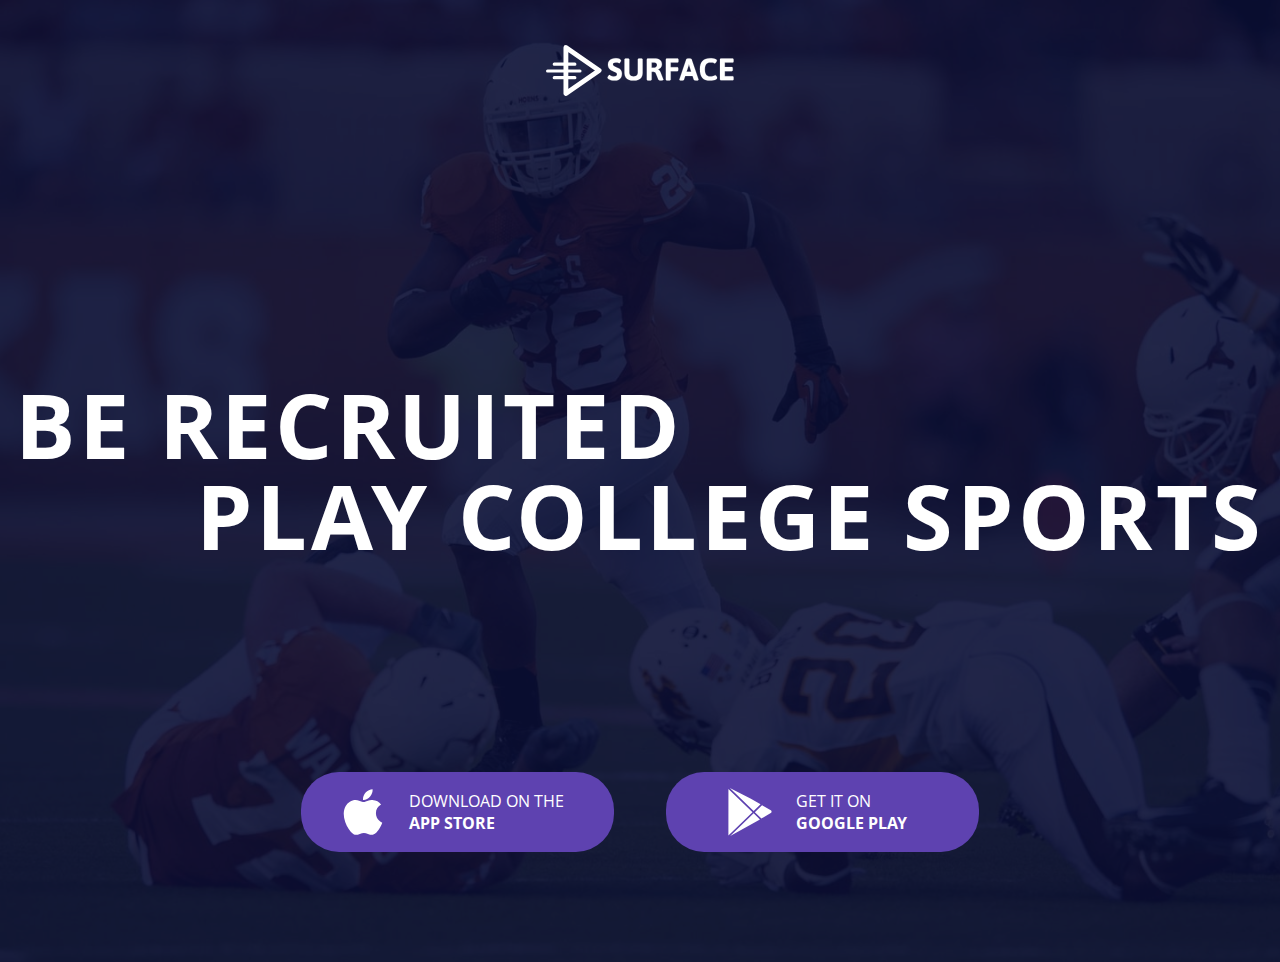
==== index.html @ 226749b4 "sizes fix" ====
<!DOCTYPE html>
<html lang="en">
<head>
    <meta charset="UTF-8">
    <title>Surface</title>
    <link href="styles/styles.css" rel="stylesheet">
</head>
<body>
<header class="header">
    <div class="container container--flex container--relative">
        <a class="header__logo logo">
            <svg  class="logo__icon" viewBox="0 0 972 264" xmlns="http://www.w3.org/2000/svg">
                <g fill="none" fill-rule="evenodd">
                    <g stroke-linecap="round" stroke-linejoin="round">
                        <path stroke-width="25" d="M275 132L103 251V13z"/>
                        <g stroke-width="16">
                            <path d="M42.5 99h107M42.5 169h107M8 135h168"/>
                        </g>
                    </g>
                    <path class="logo__icon-text" d="M356.505 184.362c-7.63 0-14.335-.772-20.117-2.316-5.782-1.544-10.202-3.436-13.26-5.676-3.057-2.24-4.586-4.36-4.586-6.357 0-1.575.59-3.512 1.77-5.813 1.182-2.3 2.59-4.283 4.224-5.95 1.635-1.664 2.997-2.496 4.087-2.496.666 0 2.09.575 4.27 1.725 3.268 1.695 6.37 3.057 9.308 4.086 2.937 1.03 6.313 1.544 10.127 1.544 4.238 0 7.826-.832 10.762-2.497 2.936-1.665 4.404-4.587 4.404-8.764 0-2.423-.757-4.512-2.27-6.268-1.514-1.756-3.452-3.24-5.813-4.45-2.36-1.21-5.57-2.634-9.626-4.27l-7.175-3.087c-4.36-2.12-8.1-4.45-11.217-6.993-3.118-2.543-5.66-5.903-7.63-10.08-1.967-4.18-2.95-9.295-2.95-15.35 0-7.386 1.816-13.532 5.45-18.436 3.632-4.904 8.354-8.507 14.167-10.808 5.812-2.3 12.048-3.45 18.71-3.45 5.448 0 10.382.56 14.802 1.68 4.42 1.12 7.887 2.557 10.4 4.313 2.512 1.757 3.768 3.513 3.768 5.27 0 1.452-.47 3.314-1.407 5.584-.94 2.27-2.104 4.254-3.497 5.95-1.393 1.694-2.694 2.542-3.905 2.542-.544 0-1.513-.303-2.905-.908-2.24-.908-4.496-1.65-6.767-2.225-2.27-.575-5.04-.863-8.31-.863-5.63 0-9.536.893-11.715 2.68-2.18 1.785-3.27 3.89-3.27 6.31 0 2.786.742 5.117 2.225 6.994 1.484 1.877 3.36 3.42 5.63 4.632 2.27 1.21 5.435 2.604 9.492 4.178 6.115 2.603 11.11 5.07 14.985 7.402 3.875 2.33 7.22 5.676 10.036 10.035 2.816 4.36 4.224 9.93 4.224 16.712 0 8.295-1.74 15.092-5.222 20.39-3.482 5.297-7.962 9.127-13.442 11.488-5.48 2.362-11.398 3.542-17.755 3.542zm96.724 0c-9.81 0-18.21-1.544-25.204-4.632-6.993-3.087-12.337-7.553-16.03-13.396-3.693-5.842-5.54-12.88-5.54-21.115V74.832c0-1.756.787-3.073 2.36-3.95 1.576-.88 4.028-1.318 7.358-1.318h5.45c3.33 0 5.766.44 7.31 1.317 1.544.878 2.316 2.195 2.316 3.95v68.752c0 3.754.923 7.114 2.77 10.08 1.847 2.968 4.435 5.284 7.765 6.95 3.33 1.664 7.145 2.496 11.444 2.496 4.297 0 8.127-.832 11.487-2.497 3.36-1.665 5.98-3.98 7.856-6.948 1.877-2.967 2.816-6.327 2.816-10.08V74.832c0-1.756.77-3.073 2.315-3.95 1.544-.88 3.98-1.318 7.31-1.318h5.36c3.33 0 5.766.44 7.31 1.317 1.544.878 2.316 2.195 2.316 3.95v70.387c0 8.233-1.846 15.272-5.54 21.114-3.692 5.843-9.036 10.31-16.03 13.396-6.992 3.088-15.393 4.632-25.2 4.632zm78.376-1.09c-6.478 0-9.717-1.695-9.717-5.085V76.377c0-2.24.513-3.86 1.543-4.86 1.03-.998 2.664-1.497 4.904-1.497h31.515c26.76 0 40.142 10.08 40.142 30.243 0 6.115-1.71 11.382-5.13 15.802-3.422 4.42-8.01 7.72-13.76 9.9v.636c1.998.848 4.102 2.665 6.312 5.45s3.98 5.933 5.313 9.445l14.257 35.51c.485 1.454.727 2.483.727 3.09 0 2.118-3.21 3.177-9.627 3.177h-6.63c-5.39 0-8.507-1.12-9.354-3.36l-12.806-31.515c-1.21-2.42-2.377-4.298-3.497-5.63-1.12-1.332-2.68-2.347-4.677-3.043-1.998-.696-4.692-1.044-8.083-1.044h-6.267v39.507c0 3.39-3.24 5.085-9.717 5.085h-5.45zm30.425-66.026c2.18 0 4.24-.62 6.177-1.862 1.938-1.24 3.48-2.92 4.632-5.04 1.15-2.12 1.724-4.45 1.724-6.993 0-3.753-1.226-6.735-3.678-8.945s-5.767-3.315-9.945-3.315h-14.167v26.156h15.258zm68.116 66.026c-6.478 0-9.717-1.695-9.717-5.085V76.377c0-2.24.513-3.86 1.543-4.86 1.03-.998 2.664-1.497 4.904-1.497h53.947c1.696 0 2.922.635 3.678 1.907.757 1.27 1.136 3.33 1.136 6.176v4.904c0 2.846-.38 4.904-1.136 6.176-.756 1.27-1.982 1.907-3.678 1.907h-35.51v23.613h34.33c1.695 0 2.936.636 3.723 1.907.787 1.272 1.18 3.3 1.18 6.085v4.995c0 2.846-.393 4.92-1.18 6.222-.787 1.3-2.028 1.952-3.723 1.952h-34.33v42.323c0 3.39-3.24 5.085-9.718 5.085h-5.45zm70.205 0c-6.6 0-9.9-1.18-9.9-3.542 0-.666.213-1.634.637-2.906l35.6-103.807c.85-2.3 3.907-3.452 9.174-3.452h8.357c5.267 0 8.325 1.15 9.173 3.452l35.6 103.807c.304 1.21.455 2.18.455 2.906 0 1.21-.65 2.104-1.952 2.68-1.302.575-3.346.862-6.13.862h-7.085c-2.543 0-4.586-.257-6.13-.772-1.544-.514-2.498-1.377-2.86-2.588l-6.54-19.708h-38.054l-6.54 19.708c-.665 2.24-3.147 3.36-7.446 3.36h-6.357zm51.496-44.41l-9.173-28.7c-.545-1.453-1.014-3.118-1.408-4.995-.393-1.877-.742-3.663-1.044-5.358h-.635l-.363 1.997c-.606 3.572-1.302 6.357-2.09 8.355l-9.535 28.7h24.25zm97.995 45.5c-18.163 0-31.56-4.722-40.187-14.168-8.628-9.445-12.942-24.127-12.942-44.048 0-38.326 17.983-57.49 53.948-57.49 4.905 0 9.99.486 15.258 1.454 5.268.97 9.672 2.316 13.214 4.042 3.542 1.725 5.313 3.648 5.313 5.767 0 1.513-.605 3.496-1.816 5.948-1.21 2.452-2.65 4.616-4.314 6.493-1.665 1.878-3.133 2.817-4.405 2.817-.303 0-1.12-.303-2.452-.908-2.906-1.212-5.95-2.227-9.127-3.044-3.18-.817-7.222-1.226-12.126-1.226-9.506 0-16.544 3.012-21.116 9.037-4.57 6.024-6.857 15.12-6.857 27.29s2.302 21.344 6.904 27.52c4.6 6.175 11.504 9.263 20.707 9.263 4.784 0 8.947-.484 12.49-1.453 3.54-.97 7.007-2.21 10.398-3.723.18-.06.726-.288 1.634-.682.91-.393 1.575-.59 1.998-.59 1.575 0 3.088.923 4.54 2.77 1.454 1.847 2.635 3.936 3.543 6.267.91 2.33 1.363 4.01 1.363 5.04 0 2.966-1.983 5.48-5.95 7.537-3.965 2.06-8.748 3.588-14.35 4.587-5.6 1-10.82 1.498-15.665 1.498zM907.06 183c-2.24 0-3.875-.515-4.905-1.544-1.03-1.03-1.544-2.664-1.544-4.904V76.377c0-2.24.514-3.86 1.543-4.86 1.03-.998 2.664-1.497 4.905-1.497h59.124c1.695 0 2.92.635 3.678 1.907.757 1.27 1.135 3.33 1.135 6.176v4.904c0 2.846-.378 4.904-1.135 6.176-.757 1.27-1.983 1.907-3.678 1.907h-40.688v23.43h36.328c1.696 0 2.922.637 3.678 1.91.757 1.27 1.136 3.33 1.136 6.174v4.996c0 2.845-.38 4.904-1.136 6.175-.756 1.272-1.982 1.908-3.678 1.908h-36.328v26.156h40.778c1.696 0 2.922.635 3.68 1.906.756 1.272 1.134 3.3 1.134 6.085v5.087c0 2.846-.378 4.904-1.135 6.176-.756 1.27-1.982 1.907-3.678 1.907h-59.214z" fill="#000"/>
                </g>
            </svg>
        </a>
        <div class="header__slogan slogan">
            <span class="slogan__title">Be recruited</span>
            <span class="slogan__subtitle">Play college sports</span>
        </div>
        <div class="app-buttons header__app-buttons">
            <a class="app-button" href="#">
                <div class="app-button__wrapper">
                    <div class="app-button__icon-wrapper">
                        <svg class="app-button__icon icon" xmlns="http://www.w3.org/2000/svg" viewBox="0 0 170 170">
                            <path d="M150.37 130.25c-2.45 5.66-5.35 10.87-8.71 15.66-4.58 6.53-8.33 11.05-11.22 13.56-4.48 4.12-9.28 6.23-14.42 6.35-3.69 0-8.14-1.05-13.32-3.18-5.197-2.12-9.973-3.17-14.34-3.17-4.58 0-9.492 1.05-14.746 3.17-5.262 2.13-9.5 3.24-12.742 3.35-4.93.21-9.842-1.96-14.746-6.52-3.13-2.73-7.045-7.41-11.735-14.04-5.03-7.08-9.168-15.29-12.41-24.65-3.47-10.11-5.21-19.9-5.21-29.378 0-10.857 2.346-20.22 7.045-28.068C27.508 57.03 32.42 52.06 38.57 48.41s12.793-5.51 19.948-5.63c3.915 0 9.05 1.21 15.43 3.59 6.36 2.39 10.446 3.6 12.237 3.6 1.34 0 5.877-1.416 13.57-4.24 7.275-2.617 13.415-3.7 18.445-3.274 13.63 1.1 23.87 6.473 30.68 16.153-12.19 7.385-18.22 17.73-18.1 31 .11 10.338 3.86 18.94 11.23 25.77 3.34 3.17 7.07 5.62 11.22 7.36-.9 2.61-1.85 5.11-2.86 7.51zM119.11 7.24c0 8.102-2.96 15.667-8.86 22.67-7.12 8.323-15.732 13.133-25.07 12.374-.12-.972-.19-1.995-.19-3.07 0-7.778 3.387-16.102 9.4-22.908 3.002-3.446 6.82-6.31 11.45-8.597 4.62-2.253 8.99-3.498 13.1-3.71.12 1.082.17 2.165.17 3.24z"/>
                        </svg>
                    </div>
                    <span class="app-button__title">download on the
                        <span class="app-button__app-type">app store</span>
                    </span>
                </div>
            </a>
            <a class="app-button" href="#">
                <div class="app-button__wrapper app-button__wrapper--android">
                    <div class="app-button__icon-wrapper">
                        <svg class="app-button__icon icon" xmlns="http://www.w3.org/2000/svg" viewBox="0 0 505.499 505.499">
                            <path d="M471.497 234.466l-92.082-53.135-75.733 73.208 69.215 66.907 98.6-56.91c5.43-3.133 8.677-8.756 8.677-15.03 0-6.275-3.245-11.898-8.677-15.04zM363.785 172.3l-101.332-58.497L40.375 0l250.828 242.47M44.063 505.5l218.77-120.512 94.435-54.515-66.065-63.87M25.56 9.815l-.236 489.67L278.72 254.534"/>
                        </svg>
                    </div>
                    <span class="app-button__title">get it on
                        <span class="app-button__app-type">google play</span>
                    </span>
                </div>
            </a>
        </div>
    </div>
</header>
</body>
</html>
---- styles/styles.css ----
@font-face {
    font-family: 'Open Sans';
    src: url('../fonts/OpenSans-Bold.eot');
    src: url('../fonts/OpenSans-Bold.eot?#iefix') format('embedded-opentype'),
    url('../fonts/OpenSans-Bold.woff2') format('woff2'),
    url('../fonts/OpenSans-Bold.woff') format('woff'),
    url('../fonts/OpenSans-Bold.ttf') format('truetype'),
    url('../fonts/OpenSans-Bold.svg#OpenSans-Bold') format('svg');
    font-weight: bold;
    font-style: normal;
}

@font-face {
    font-family: 'Open Sans';
    src: url('../fonts/OpenSans-Regular.eot');
    src: url('../fonts/OpenSans-Regular.eot?#iefix') format('embedded-opentype'),
    url('../fonts/OpenSans-Regular.woff2') format('woff2'),
    url('../fonts/OpenSans-Regular.woff') format('woff'),
    url('../fonts/OpenSans-Regular.ttf') format('truetype'),
    url('../fonts/OpenSans-Regular.svg#OpenSans-Regular') format('svg');
    font-weight: normal;
    font-style: normal;
}

html {
    font-size: 62.5%;
}

body {
    margin: 0;
    font-family: 'Open Sans', Arial, sans-serif;
}

/* LOGO */

.logo {

}

.logo__icon path {
    fill: none;
    stroke: #fff;
}

path.logo__icon-text {
    fill: #fff;
}

@media (max-width: 767px) {
    .logo__icon {
        height: 3.6rem;
    }
}

@media (min-width: 768px) {
    .logo__icon {
        height: 5.1rem;
    }
}

.container {
    box-sizing: border-box;
}

.container--flex {
    display: flex;
    flex-direction: column;
    align-items: center;
}

.container--relative {
    position: relative;
}

@media (max-width: 767px) {
    .container {
        padding-left: 2rem;
        padding-right: 2rem;
    }
}

@media (min-width: 768px) and (max-width: 1279px) {
    .container {
        padding-left: 3rem;
        padding-right: 3rem;
    }
}

@media (min-width: 1280px) {
    .container {
        padding-left: 1.5rem;
        padding-right: 1.5rem;
        margin-left: auto;
        margin-right: auto;
        max-width: 1560px;
    }
}

/* slogan */
.slogan {
    color: #ffffff;
    font-weight: bold;
    text-transform: uppercase;
    display: flex;
    flex-wrap: wrap;
    letter-spacing: .04em;
}

.slogan__title {

}

.slogan__subtitle {

}

@media (max-width: 767px) {
    .slogan {
        font-size: 2.8rem;
    }

    .slogan__title {
        display: block;
    }

    .slogan__subtitle {
        margin-top: 1.2rem;
        margin-left: 4rem;
    }
}

@media (min-width: 768px) and (max-width: 1279px) {
    .slogan {
        font-size: 6.4rem;
        max-width: 60rem;
    }

    .slogan__subtitle {
        margin-top: -1rem;
        margin-left: 10.8rem;
    }
}

@media (min-width: 1280px) {
    .slogan {
        font-size: 9rem;
    }

    .slogan__subtitle {
        width: 100%;
        text-align: right;
        margin-top: -3.1rem;
    }
}

/* APP BUTTONS */

.app-buttons {
    display: flex;
    justify-content: center;
}

@media (max-width: 767px) {
    .app-buttons {
        flex-wrap: wrap;
    }
}

.app-button {
    background-color: #5e42b0;
    color: #ffffff;
    box-sizing: border-box;
    text-decoration: none;
    text-transform: uppercase;
}
.app-button__wrapper{
    display: flex;
    align-items: center;
}

.app-button__app-type {
    display: block;
    font-weight: bold;
}

@media (max-width: 767px) {
    .app-button {
        width: 100%;
        max-width: 280px;
        padding-top: .6rem;
        padding-bottom: .6rem;
        padding-left: 8rem;
        border-radius: 1.8rem;
        font-size: .8rem;
    }

    .app-button + .app-button {
        margin-top: 1.4rem;
    }

    .app-button__icon-wrapper {
        height: 2.4rem;
        width: 2.6rem;
        margin-right: .6rem;
    }
}

@media (min-width: 768px) {
    .app-button {
        font-size: 1.6rem;
        padding: 1.6rem 5rem 1.6rem 3.8rem;
        border-radius: 38px;
    }

    .app-button__wrapper{
        min-width: 22.5rem;
        justify-content: center;
    }
    .app-button__icon-wrapper {
        height: 4.8rem;
        width: 4.8rem;
        margin-right: 2.2rem;
    }
    .app-button__icon-wrapper--android{
        margin-left: -1.8rem;
    }
}

@media (min-width: 768px) and (max-width: 1279px) {
    .app-button:nth-child(2n) {
        margin-left: 3rem;
    }
}

@media (min-width: 1280px) {
    .app-button:nth-child(2n) {
        margin-left: 5.2rem;
    }
}

.app-button__icon {
    height: 100%;
}

.app-button__icon path {
    fill: #ffffff;
}

/* HEADER */

.header {
    background-color: #0a0e34;
    background-size: cover;
    background-position: top center;
    background-repeat: no-repeat;
    position: relative;
}

.header:before {
    content: "";
    width: 100%;
    height: 100%;
    background-color: #0a0e34;
    opacity: .9;
    position: absolute;
    top: 0;
    left: 0;
    z-index: 0;
}

@media (max-width: 767px) {
    .header {
        background-image: url("../images/football_767.jpg");
    }

    .header__logo {
        margin-top: 3.3rem;
        margin-bottom: 12.5rem;
    }

    .header__slogan {
        margin-bottom: 7.6rem;
    }

    .header__app-buttons {
        margin-bottom: 8.4rem;
    }
}

@media (min-width: 768px) and (max-width: 1279px) {
    .header {
        background-image: url("../images/football_1280.jpg");
    }

    .header__logo {
        margin-top: 4rem;
        margin-bottom: 16rem;
    }

    .header__slogan {
        margin-bottom: 28.5rem;
    }

    .header__app-buttons {
        margin-bottom: 9rem;
    }
}

@media (min-width: 1280px) {
    .header {
        background-image: url("../images/football_1920.jpg");
    }

    .header__logo {
        margin-top: 4.5rem;
        margin-bottom: 26.4rem;
    }

    .header__slogan {
        margin-bottom: 19.6rem;
    }

    .header__app-buttons {
        margin-bottom: 11rem;
    }
}
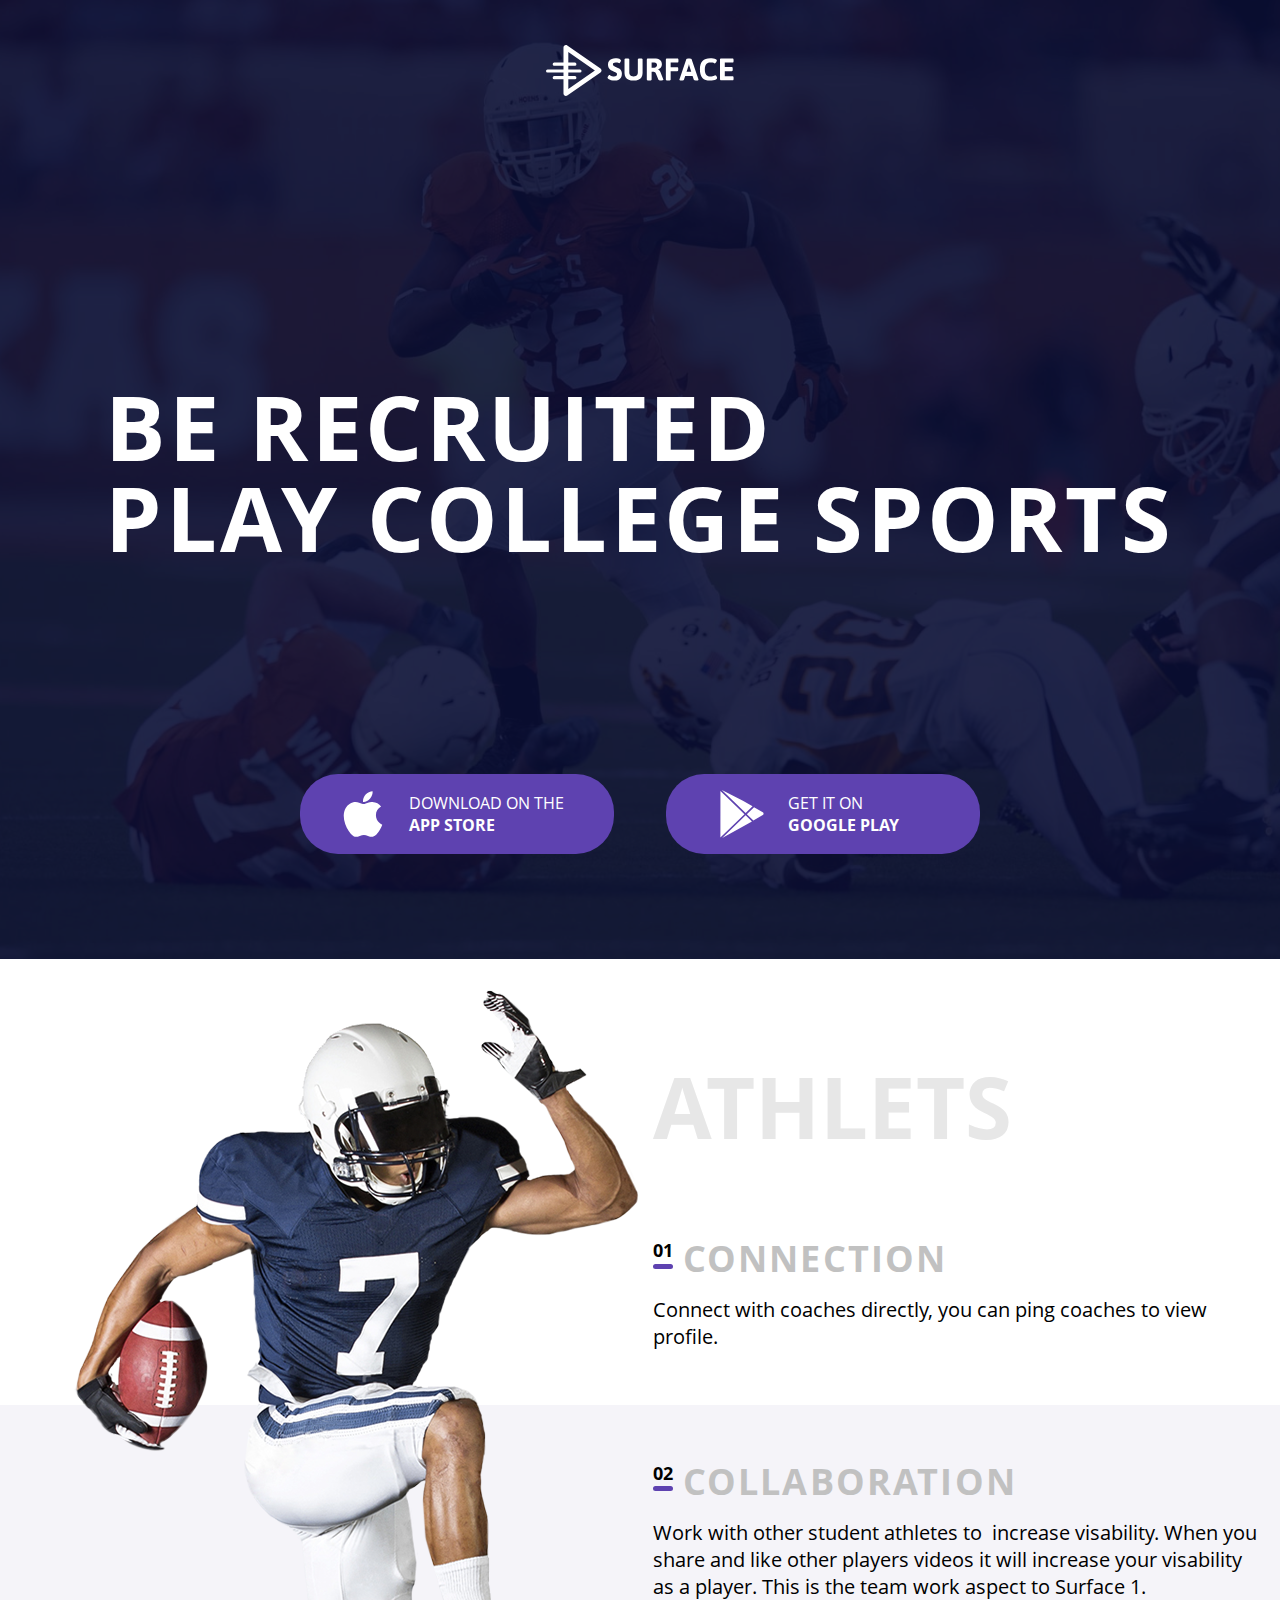
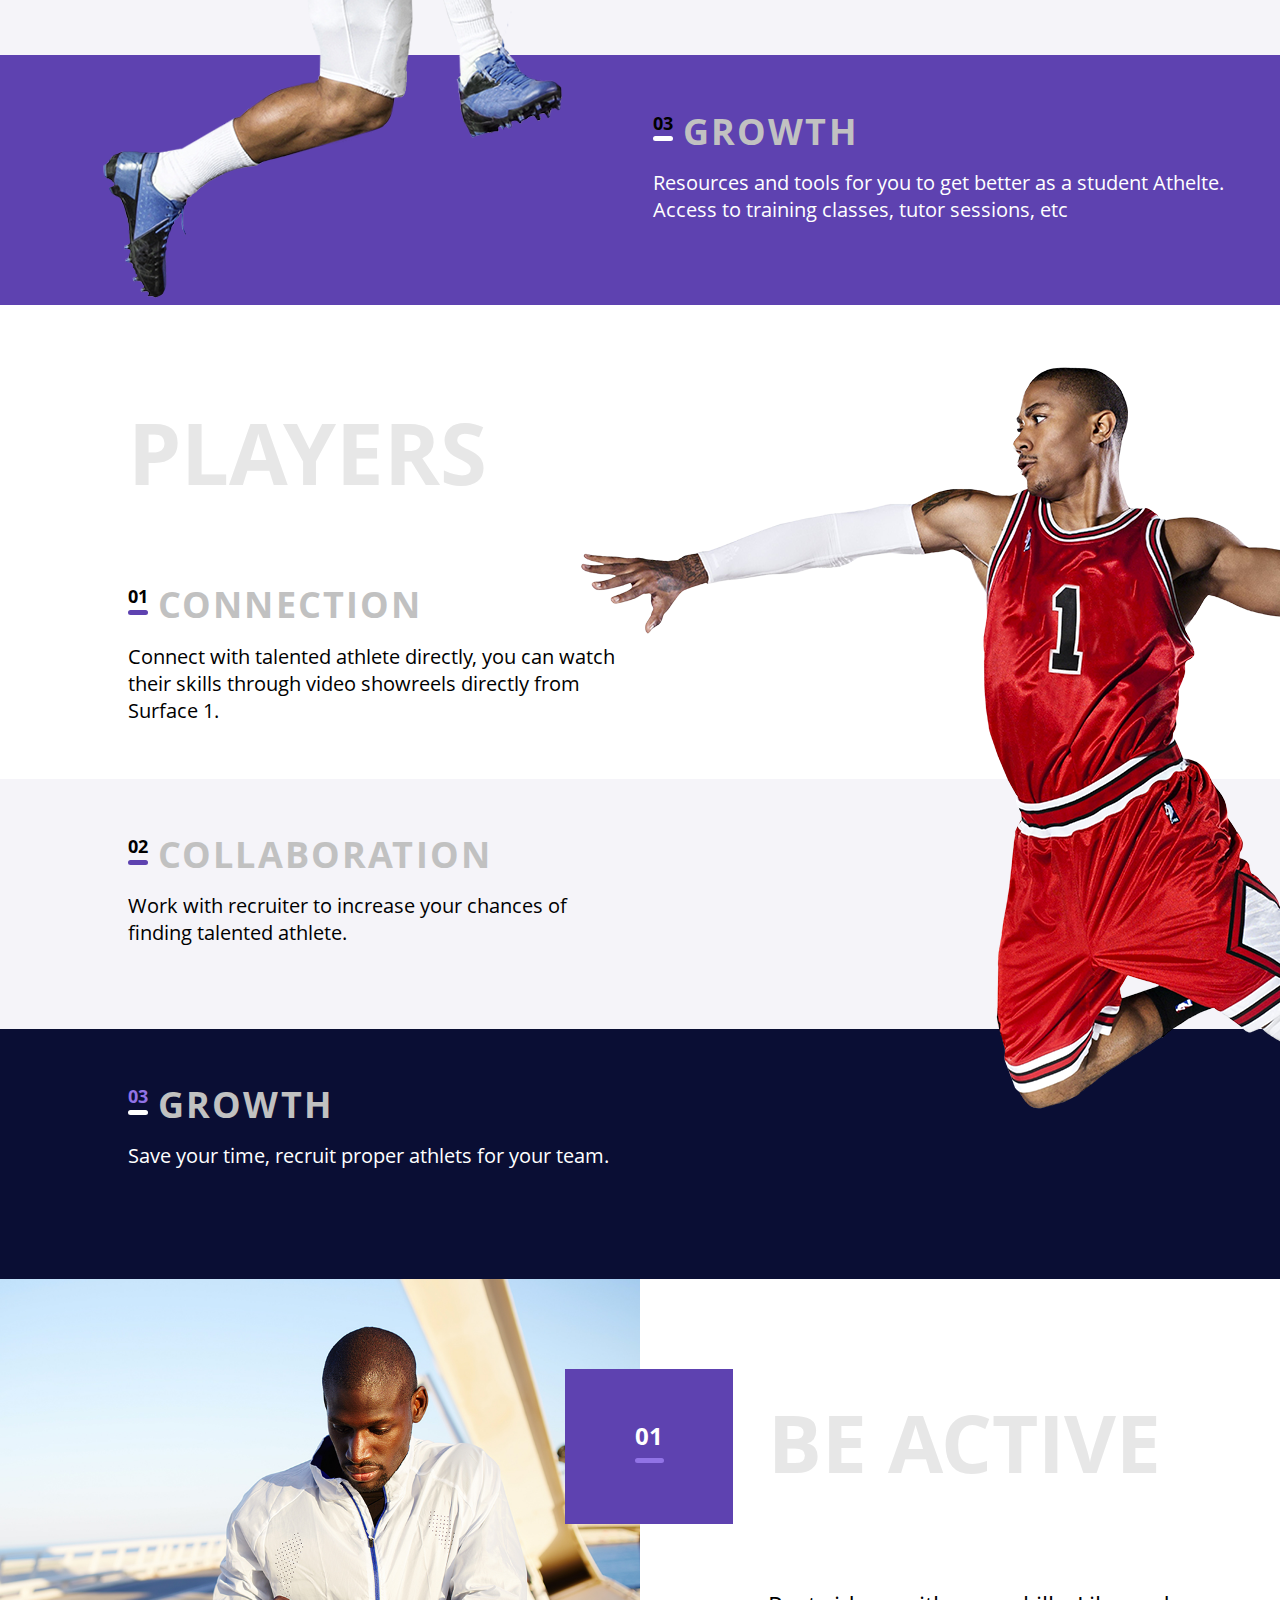
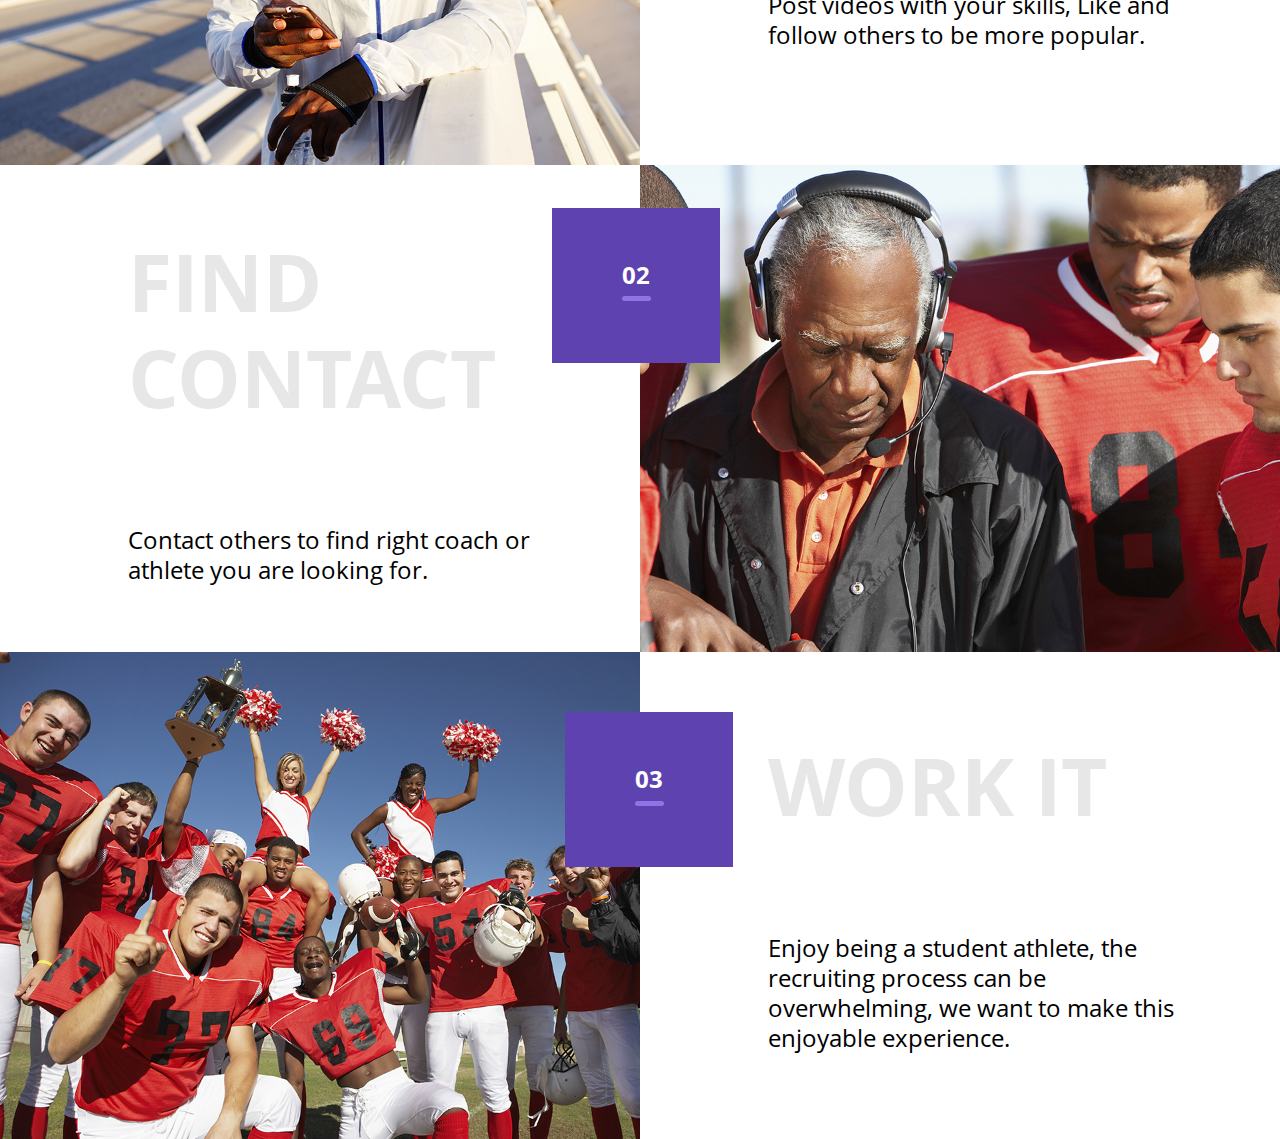
==== commit 6e449a97: "content blocks" ====
--- a/index.html
+++ b/index.html
@@ -7,51 +7,125 @@
 </head>
 <body>
 <header class="header">
-    <div class="container container--flex container--relative">
-        <a class="header__logo logo">
-            <svg  class="logo__icon" viewBox="0 0 972 264" xmlns="http://www.w3.org/2000/svg">
-                <g fill="none" fill-rule="evenodd">
-                    <g stroke-linecap="round" stroke-linejoin="round">
-                        <path stroke-width="25" d="M275 132L103 251V13z"/>
-                        <g stroke-width="16">
-                            <path d="M42.5 99h107M42.5 169h107M8 135h168"/>
-                        </g>
+    <div class="header-container container">
+        <a class="header-logo">
+            <svg class="icon" viewBox="0 0 972 264" xmlns="http://www.w3.org/2000/svg">
+                <g fill-rule="evenodd">
+                    <g fill-rule="nonzero" stroke-linecap="round" stroke-linejoin="round">
+                        <path d="M115.5 36.848v190.304L253.03 132 115.5 36.848zM282.112 142.28l-172 119c-8.29 5.736-19.612-.198-19.612-10.28V13c0-10.082 11.321-16.016 19.612-10.28l172 119c7.184 4.97 7.184 15.59 0 20.56z"/>
+                        <path d="M42.5 107h107a8 8 0 1 0 0-16h-107a8 8 0 1 0 0 16zm0 70h107a8 8 0 1 0 0-16h-107a8 8 0 1 0 0 16zM8 143h168a8 8 0 1 0 0-16H8a8 8 0 1 0 0 16z"/>
                     </g>
-                    <path class="logo__icon-text" d="M356.505 184.362c-7.63 0-14.335-.772-20.117-2.316-5.782-1.544-10.202-3.436-13.26-5.676-3.057-2.24-4.586-4.36-4.586-6.357 0-1.575.59-3.512 1.77-5.813 1.182-2.3 2.59-4.283 4.224-5.95 1.635-1.664 2.997-2.496 4.087-2.496.666 0 2.09.575 4.27 1.725 3.268 1.695 6.37 3.057 9.308 4.086 2.937 1.03 6.313 1.544 10.127 1.544 4.238 0 7.826-.832 10.762-2.497 2.936-1.665 4.404-4.587 4.404-8.764 0-2.423-.757-4.512-2.27-6.268-1.514-1.756-3.452-3.24-5.813-4.45-2.36-1.21-5.57-2.634-9.626-4.27l-7.175-3.087c-4.36-2.12-8.1-4.45-11.217-6.993-3.118-2.543-5.66-5.903-7.63-10.08-1.967-4.18-2.95-9.295-2.95-15.35 0-7.386 1.816-13.532 5.45-18.436 3.632-4.904 8.354-8.507 14.167-10.808 5.812-2.3 12.048-3.45 18.71-3.45 5.448 0 10.382.56 14.802 1.68 4.42 1.12 7.887 2.557 10.4 4.313 2.512 1.757 3.768 3.513 3.768 5.27 0 1.452-.47 3.314-1.407 5.584-.94 2.27-2.104 4.254-3.497 5.95-1.393 1.694-2.694 2.542-3.905 2.542-.544 0-1.513-.303-2.905-.908-2.24-.908-4.496-1.65-6.767-2.225-2.27-.575-5.04-.863-8.31-.863-5.63 0-9.536.893-11.715 2.68-2.18 1.785-3.27 3.89-3.27 6.31 0 2.786.742 5.117 2.225 6.994 1.484 1.877 3.36 3.42 5.63 4.632 2.27 1.21 5.435 2.604 9.492 4.178 6.115 2.603 11.11 5.07 14.985 7.402 3.875 2.33 7.22 5.676 10.036 10.035 2.816 4.36 4.224 9.93 4.224 16.712 0 8.295-1.74 15.092-5.222 20.39-3.482 5.297-7.962 9.127-13.442 11.488-5.48 2.362-11.398 3.542-17.755 3.542zm96.724 0c-9.81 0-18.21-1.544-25.204-4.632-6.993-3.087-12.337-7.553-16.03-13.396-3.693-5.842-5.54-12.88-5.54-21.115V74.832c0-1.756.787-3.073 2.36-3.95 1.576-.88 4.028-1.318 7.358-1.318h5.45c3.33 0 5.766.44 7.31 1.317 1.544.878 2.316 2.195 2.316 3.95v68.752c0 3.754.923 7.114 2.77 10.08 1.847 2.968 4.435 5.284 7.765 6.95 3.33 1.664 7.145 2.496 11.444 2.496 4.297 0 8.127-.832 11.487-2.497 3.36-1.665 5.98-3.98 7.856-6.948 1.877-2.967 2.816-6.327 2.816-10.08V74.832c0-1.756.77-3.073 2.315-3.95 1.544-.88 3.98-1.318 7.31-1.318h5.36c3.33 0 5.766.44 7.31 1.317 1.544.878 2.316 2.195 2.316 3.95v70.387c0 8.233-1.846 15.272-5.54 21.114-3.692 5.843-9.036 10.31-16.03 13.396-6.992 3.088-15.393 4.632-25.2 4.632zm78.376-1.09c-6.478 0-9.717-1.695-9.717-5.085V76.377c0-2.24.513-3.86 1.543-4.86 1.03-.998 2.664-1.497 4.904-1.497h31.515c26.76 0 40.142 10.08 40.142 30.243 0 6.115-1.71 11.382-5.13 15.802-3.422 4.42-8.01 7.72-13.76 9.9v.636c1.998.848 4.102 2.665 6.312 5.45s3.98 5.933 5.313 9.445l14.257 35.51c.485 1.454.727 2.483.727 3.09 0 2.118-3.21 3.177-9.627 3.177h-6.63c-5.39 0-8.507-1.12-9.354-3.36l-12.806-31.515c-1.21-2.42-2.377-4.298-3.497-5.63-1.12-1.332-2.68-2.347-4.677-3.043-1.998-.696-4.692-1.044-8.083-1.044h-6.267v39.507c0 3.39-3.24 5.085-9.717 5.085h-5.45zm30.425-66.026c2.18 0 4.24-.62 6.177-1.862 1.938-1.24 3.48-2.92 4.632-5.04 1.15-2.12 1.724-4.45 1.724-6.993 0-3.753-1.226-6.735-3.678-8.945s-5.767-3.315-9.945-3.315h-14.167v26.156h15.258zm68.116 66.026c-6.478 0-9.717-1.695-9.717-5.085V76.377c0-2.24.513-3.86 1.543-4.86 1.03-.998 2.664-1.497 4.904-1.497h53.947c1.696 0 2.922.635 3.678 1.907.757 1.27 1.136 3.33 1.136 6.176v4.904c0 2.846-.38 4.904-1.136 6.176-.756 1.27-1.982 1.907-3.678 1.907h-35.51v23.613h34.33c1.695 0 2.936.636 3.723 1.907.787 1.272 1.18 3.3 1.18 6.085v4.995c0 2.846-.393 4.92-1.18 6.222-.787 1.3-2.028 1.952-3.723 1.952h-34.33v42.323c0 3.39-3.24 5.085-9.718 5.085h-5.45zm70.205 0c-6.6 0-9.9-1.18-9.9-3.542 0-.666.213-1.634.637-2.906l35.6-103.807c.85-2.3 3.907-3.452 9.174-3.452h8.357c5.267 0 8.325 1.15 9.173 3.452l35.6 103.807c.304 1.21.455 2.18.455 2.906 0 1.21-.65 2.104-1.952 2.68-1.302.575-3.346.862-6.13.862h-7.085c-2.543 0-4.586-.257-6.13-.772-1.544-.514-2.498-1.377-2.86-2.588l-6.54-19.708h-38.054l-6.54 19.708c-.665 2.24-3.147 3.36-7.446 3.36h-6.357zm51.496-44.41l-9.173-28.7c-.545-1.453-1.014-3.118-1.408-4.995-.393-1.877-.742-3.663-1.044-5.358h-.635l-.363 1.997c-.606 3.572-1.302 6.357-2.09 8.355l-9.535 28.7h24.25zm97.995 45.5c-18.163 0-31.56-4.722-40.187-14.168-8.628-9.445-12.942-24.127-12.942-44.048 0-38.326 17.983-57.49 53.948-57.49 4.905 0 9.99.486 15.258 1.454 5.268.97 9.672 2.316 13.214 4.042 3.542 1.725 5.313 3.648 5.313 5.767 0 1.513-.605 3.496-1.816 5.948-1.21 2.452-2.65 4.616-4.314 6.493-1.665 1.878-3.133 2.817-4.405 2.817-.303 0-1.12-.303-2.452-.908-2.906-1.212-5.95-2.227-9.127-3.044-3.18-.817-7.222-1.226-12.126-1.226-9.506 0-16.544 3.012-21.116 9.037-4.57 6.024-6.857 15.12-6.857 27.29s2.302 21.344 6.904 27.52c4.6 6.175 11.504 9.263 20.707 9.263 4.784 0 8.947-.484 12.49-1.453 3.54-.97 7.007-2.21 10.398-3.723.18-.06.726-.288 1.634-.682.91-.393 1.575-.59 1.998-.59 1.575 0 3.088.923 4.54 2.77 1.454 1.847 2.635 3.936 3.543 6.267.91 2.33 1.363 4.01 1.363 5.04 0 2.966-1.983 5.48-5.95 7.537-3.965 2.06-8.748 3.588-14.35 4.587-5.6 1-10.82 1.498-15.665 1.498zM907.06 183c-2.24 0-3.875-.515-4.905-1.544-1.03-1.03-1.544-2.664-1.544-4.904V76.377c0-2.24.514-3.86 1.543-4.86 1.03-.998 2.664-1.497 4.905-1.497h59.124c1.695 0 2.92.635 3.678 1.907.757 1.27 1.135 3.33 1.135 6.176v4.904c0 2.846-.378 4.904-1.135 6.176-.757 1.27-1.983 1.907-3.678 1.907h-40.688v23.43h36.328c1.696 0 2.922.637 3.678 1.91.757 1.27 1.136 3.33 1.136 6.174v4.996c0 2.845-.38 4.904-1.136 6.175-.756 1.272-1.982 1.908-3.678 1.908h-36.328v26.156h40.778c1.696 0 2.922.635 3.68 1.906.756 1.272 1.134 3.3 1.134 6.085v5.087c0 2.846-.378 4.904-1.135 6.176-.756 1.27-1.982 1.907-3.678 1.907h-59.214z" fill="#000"/>
+                    <path d="M356.505 184.362c-7.63 0-14.335-.772-20.117-2.316-5.782-1.544-10.202-3.436-13.26-5.676-3.057-2.24-4.586-4.36-4.586-6.357 0-1.575.59-3.512 1.77-5.813 1.182-2.3 2.59-4.283 4.224-5.95 1.635-1.664 2.997-2.496 4.087-2.496.666 0 2.09.575 4.27 1.725 3.268 1.695 6.37 3.057 9.308 4.086 2.937 1.03 6.313 1.544 10.127 1.544 4.238 0 7.826-.832 10.762-2.497 2.936-1.665 4.404-4.587 4.404-8.764 0-2.423-.757-4.512-2.27-6.268-1.514-1.756-3.452-3.24-5.813-4.45-2.36-1.21-5.57-2.634-9.626-4.27l-7.175-3.087c-4.36-2.12-8.1-4.45-11.217-6.993-3.118-2.543-5.66-5.903-7.63-10.08-1.967-4.18-2.95-9.295-2.95-15.35 0-7.386 1.816-13.532 5.45-18.436 3.632-4.904 8.354-8.507 14.167-10.808 5.812-2.3 12.048-3.45 18.71-3.45 5.448 0 10.382.56 14.802 1.68 4.42 1.12 7.887 2.557 10.4 4.313 2.512 1.757 3.768 3.513 3.768 5.27 0 1.452-.47 3.314-1.407 5.584-.94 2.27-2.104 4.254-3.497 5.95-1.393 1.694-2.694 2.542-3.905 2.542-.544 0-1.513-.303-2.905-.908a51.939 51.939 0 0 0-6.767-2.225c-2.27-.575-5.04-.863-8.31-.863-5.63 0-9.536.893-11.715 2.68-2.18 1.785-3.27 3.89-3.27 6.31 0 2.786.742 5.117 2.225 6.994 1.484 1.877 3.36 3.42 5.63 4.632 2.27 1.21 5.435 2.604 9.492 4.178 6.115 2.603 11.11 5.07 14.985 7.402 3.875 2.33 7.22 5.676 10.036 10.035 2.816 4.36 4.224 9.93 4.224 16.712 0 8.295-1.74 15.092-5.222 20.39-3.482 5.297-7.962 9.127-13.442 11.488-5.48 2.362-11.398 3.542-17.755 3.542h-.002zm96.724 0c-9.81 0-18.21-1.544-25.204-4.632-6.993-3.087-12.337-7.553-16.03-13.396-3.693-5.842-5.54-12.88-5.54-21.115V74.832c0-1.756.787-3.073 2.36-3.95 1.576-.88 4.028-1.318 7.358-1.318h5.45c3.33 0 5.766.44 7.31 1.317 1.544.878 2.316 2.195 2.316 3.95v68.752c0 3.754.923 7.114 2.77 10.08 1.847 2.968 4.435 5.284 7.765 6.95 3.33 1.664 7.145 2.496 11.444 2.496 4.297 0 8.127-.832 11.487-2.497 3.36-1.665 5.98-3.98 7.856-6.948 1.877-2.967 2.816-6.327 2.816-10.08V74.832c0-1.756.77-3.073 2.315-3.95 1.544-.88 3.98-1.318 7.31-1.318h5.36c3.33 0 5.766.44 7.31 1.317 1.544.878 2.316 2.195 2.316 3.95v70.387c0 8.233-1.846 15.272-5.54 21.114-3.692 5.843-9.036 10.31-16.03 13.396-6.992 3.088-15.393 4.632-25.2 4.632l.001.002zm78.376-1.09c-6.478 0-9.717-1.695-9.717-5.085V76.377c0-2.24.513-3.86 1.543-4.86 1.03-.998 2.664-1.497 4.904-1.497h31.515c26.76 0 40.142 10.08 40.142 30.243 0 6.115-1.71 11.382-5.13 15.802-3.422 4.42-8.01 7.72-13.76 9.9v.636c1.998.848 4.102 2.665 6.312 5.45s3.98 5.933 5.313 9.445l14.257 35.51c.485 1.454.727 2.483.727 3.09 0 2.118-3.21 3.177-9.627 3.177h-6.63c-5.39 0-8.507-1.12-9.354-3.36l-12.806-31.515c-1.21-2.42-2.377-4.298-3.497-5.63-1.12-1.332-2.68-2.347-4.677-3.043-1.998-.696-4.692-1.044-8.083-1.044h-6.267v39.507c0 3.39-3.24 5.085-9.717 5.085h-5.45l.002-.001zm30.425-66.026c2.18 0 4.24-.62 6.177-1.862 1.938-1.24 3.48-2.92 4.632-5.04 1.15-2.12 1.724-4.45 1.724-6.993 0-3.753-1.226-6.735-3.678-8.945s-5.767-3.315-9.945-3.315h-14.167v26.156h15.258l-.001-.001zm68.116 66.026c-6.478 0-9.717-1.695-9.717-5.085V76.377c0-2.24.513-3.86 1.543-4.86 1.03-.998 2.664-1.497 4.904-1.497h53.947c1.696 0 2.922.635 3.678 1.907.757 1.27 1.136 3.33 1.136 6.176v4.904c0 2.846-.38 4.904-1.136 6.176-.756 1.27-1.982 1.907-3.678 1.907h-35.51v23.613h34.33c1.695 0 2.936.636 3.723 1.907.787 1.272 1.18 3.3 1.18 6.085v4.995c0 2.846-.393 4.92-1.18 6.222-.787 1.3-2.028 1.952-3.723 1.952h-34.33v42.323c0 3.39-3.24 5.085-9.718 5.085h-5.45.001zm70.205 0c-6.6 0-9.9-1.18-9.9-3.542 0-.666.213-1.634.637-2.906l35.6-103.807c.85-2.3 3.907-3.452 9.174-3.452h8.357c5.267 0 8.325 1.15 9.173 3.452l35.6 103.807c.304 1.21.455 2.18.455 2.906 0 1.21-.65 2.104-1.952 2.68-1.302.575-3.346.862-6.13.862h-7.085c-2.543 0-4.586-.257-6.13-.772-1.544-.514-2.498-1.377-2.86-2.588l-6.54-19.708h-38.054l-6.54 19.708c-.665 2.24-3.147 3.36-7.446 3.36h-6.359zm51.496-44.41l-9.173-28.7c-.545-1.453-1.014-3.118-1.408-4.995a182.088 182.088 0 0 1-1.044-5.358h-.635l-.363 1.997c-.606 3.572-1.302 6.357-2.09 8.355l-9.535 28.7h24.25l-.002.001zm97.995 45.5c-18.163 0-31.56-4.722-40.187-14.168-8.628-9.445-12.942-24.127-12.942-44.048 0-38.326 17.983-57.49 53.948-57.49 4.905 0 9.99.486 15.258 1.454 5.268.97 9.672 2.316 13.214 4.042 3.542 1.725 5.313 3.648 5.313 5.767 0 1.513-.605 3.496-1.816 5.948-1.21 2.452-2.65 4.616-4.314 6.493-1.665 1.878-3.133 2.817-4.405 2.817-.303 0-1.12-.303-2.452-.908a67.092 67.092 0 0 0-9.127-3.044c-3.18-.817-7.222-1.226-12.126-1.226-9.506 0-16.544 3.012-21.116 9.037-4.57 6.024-6.857 15.12-6.857 27.29s2.302 21.344 6.904 27.52c4.6 6.175 11.504 9.263 20.707 9.263 4.784 0 8.947-.484 12.49-1.453 3.54-.97 7.007-2.21 10.398-3.723.18-.06.726-.288 1.634-.682.91-.393 1.575-.59 1.998-.59 1.575 0 3.088.923 4.54 2.77 1.454 1.847 2.635 3.936 3.543 6.267.91 2.33 1.363 4.01 1.363 5.04 0 2.966-1.983 5.48-5.95 7.537-3.965 2.06-8.748 3.588-14.35 4.587-5.6 1-10.82 1.498-15.665 1.498l-.003.002zM907.06 183c-2.24 0-3.875-.515-4.905-1.544-1.03-1.03-1.544-2.664-1.544-4.904V76.377c0-2.24.514-3.86 1.543-4.86 1.03-.998 2.664-1.497 4.905-1.497h59.124c1.695 0 2.92.635 3.678 1.907.757 1.27 1.135 3.33 1.135 6.176v4.904c0 2.846-.378 4.904-1.135 6.176-.757 1.27-1.983 1.907-3.678 1.907h-40.688v23.43h36.328c1.696 0 2.922.637 3.678 1.91.757 1.27 1.136 3.33 1.136 6.174v4.996c0 2.845-.38 4.904-1.136 6.175-.756 1.272-1.982 1.908-3.678 1.908h-36.328v26.156h40.778c1.696 0 2.922.635 3.68 1.906.756 1.272 1.134 3.3 1.134 6.085v5.087c0 2.846-.378 4.904-1.135 6.176-.756 1.27-1.982 1.907-3.678 1.907H907.06z" fill-rule="nonzero"/>
                 </g>
             </svg>
+
         </a>
-        <div class="header__slogan slogan">
-            <span class="slogan__title">Be recruited</span>
-            <span class="slogan__subtitle">Play college sports</span>
+        <div class="header-slogan">
+            <span class="title">Be recruited</span>
+            <span class="subtitle">Play college sports</span>
         </div>
-        <div class="app-buttons header__app-buttons">
+        <div class="header-buttons">
             <a class="app-button" href="#">
-                <div class="app-button__wrapper">
-                    <div class="app-button__icon-wrapper">
-                        <svg class="app-button__icon icon" xmlns="http://www.w3.org/2000/svg" viewBox="0 0 170 170">
-                            <path d="M150.37 130.25c-2.45 5.66-5.35 10.87-8.71 15.66-4.58 6.53-8.33 11.05-11.22 13.56-4.48 4.12-9.28 6.23-14.42 6.35-3.69 0-8.14-1.05-13.32-3.18-5.197-2.12-9.973-3.17-14.34-3.17-4.58 0-9.492 1.05-14.746 3.17-5.262 2.13-9.5 3.24-12.742 3.35-4.93.21-9.842-1.96-14.746-6.52-3.13-2.73-7.045-7.41-11.735-14.04-5.03-7.08-9.168-15.29-12.41-24.65-3.47-10.11-5.21-19.9-5.21-29.378 0-10.857 2.346-20.22 7.045-28.068C27.508 57.03 32.42 52.06 38.57 48.41s12.793-5.51 19.948-5.63c3.915 0 9.05 1.21 15.43 3.59 6.36 2.39 10.446 3.6 12.237 3.6 1.34 0 5.877-1.416 13.57-4.24 7.275-2.617 13.415-3.7 18.445-3.274 13.63 1.1 23.87 6.473 30.68 16.153-12.19 7.385-18.22 17.73-18.1 31 .11 10.338 3.86 18.94 11.23 25.77 3.34 3.17 7.07 5.62 11.22 7.36-.9 2.61-1.85 5.11-2.86 7.51zM119.11 7.24c0 8.102-2.96 15.667-8.86 22.67-7.12 8.323-15.732 13.133-25.07 12.374-.12-.972-.19-1.995-.19-3.07 0-7.778 3.387-16.102 9.4-22.908 3.002-3.446 6.82-6.31 11.45-8.597 4.62-2.253 8.99-3.498 13.1-3.71.12 1.082.17 2.165.17 3.24z"/>
-                        </svg>
-                    </div>
-                    <span class="app-button__title">download on the
-                        <span class="app-button__app-type">app store</span>
-                    </span>
-                </div>
+                <svg class="icon" xmlns="http://www.w3.org/2000/svg" viewBox="0 0 170 170">
+                    <path d="M150.37 130.25c-2.45 5.66-5.35 10.87-8.71 15.66-4.58 6.53-8.33 11.05-11.22 13.56-4.48 4.12-9.28 6.23-14.42 6.35-3.69 0-8.14-1.05-13.32-3.18-5.197-2.12-9.973-3.17-14.34-3.17-4.58 0-9.492 1.05-14.746 3.17-5.262 2.13-9.5 3.24-12.742 3.35-4.93.21-9.842-1.96-14.746-6.52-3.13-2.73-7.045-7.41-11.735-14.04-5.03-7.08-9.168-15.29-12.41-24.65-3.47-10.11-5.21-19.9-5.21-29.378 0-10.857 2.346-20.22 7.045-28.068C27.508 57.03 32.42 52.06 38.57 48.41s12.793-5.51 19.948-5.63c3.915 0 9.05 1.21 15.43 3.59 6.36 2.39 10.446 3.6 12.237 3.6 1.34 0 5.877-1.416 13.57-4.24 7.275-2.617 13.415-3.7 18.445-3.274 13.63 1.1 23.87 6.473 30.68 16.153-12.19 7.385-18.22 17.73-18.1 31 .11 10.338 3.86 18.94 11.23 25.77 3.34 3.17 7.07 5.62 11.22 7.36-.9 2.61-1.85 5.11-2.86 7.51zM119.11 7.24c0 8.102-2.96 15.667-8.86 22.67-7.12 8.323-15.732 13.133-25.07 12.374-.12-.972-.19-1.995-.19-3.07 0-7.778 3.387-16.102 9.4-22.908 3.002-3.446 6.82-6.31 11.45-8.597 4.62-2.253 8.99-3.498 13.1-3.71.12 1.082.17 2.165.17 3.24z"/>
+                </svg>
+
+                <span class="title">download on the
+                        <span class="type">app store</span>
+                </span>
             </a>
             <a class="app-button" href="#">
-                <div class="app-button__wrapper app-button__wrapper--android">
-                    <div class="app-button__icon-wrapper">
-                        <svg class="app-button__icon icon" xmlns="http://www.w3.org/2000/svg" viewBox="0 0 505.499 505.499">
-                            <path d="M471.497 234.466l-92.082-53.135-75.733 73.208 69.215 66.907 98.6-56.91c5.43-3.133 8.677-8.756 8.677-15.03 0-6.275-3.245-11.898-8.677-15.04zM363.785 172.3l-101.332-58.497L40.375 0l250.828 242.47M44.063 505.5l218.77-120.512 94.435-54.515-66.065-63.87M25.56 9.815l-.236 489.67L278.72 254.534"/>
-                        </svg>
-                    </div>
-                    <span class="app-button__title">get it on
-                        <span class="app-button__app-type">google play</span>
-                    </span>
-                </div>
+                <svg class="icon android-icon" xmlns="http://www.w3.org/2000/svg" viewBox="0 0 505.499 505.499">
+                    <path d="M471.497 234.466l-92.082-53.135-75.733 73.208 69.215 66.907 98.6-56.91c5.43-3.133 8.677-8.756 8.677-15.03 0-6.275-3.245-11.898-8.677-15.04zM363.785 172.3l-101.332-58.497L40.375 0l250.828 242.47M44.063 505.5l218.77-120.512 94.435-54.515-66.065-63.87M25.56 9.815l-.236 489.67L278.72 254.534"/>
+                </svg>
+
+                <span class="title">get it on
+                        <span class="type">google play</span>
+                </span>
             </a>
         </div>
     </div>
 </header>
+<section class="content-section athletes">
+    <div class="section-block">
+        <div class="container athletes-container">
+            <h2 class="section-title">Athlets</h2>
+            <h3 class="section-subtitle"><span class="number"></span><span class="caption">Connection</span></h3>
+            <p>Connect with coaches directly, you can ping coaches to view profile.</p>
+        </div>
+    </div>
+    <div class="section-block background-light">
+        <div class="container">
+            <h3 class="section-subtitle"><span class="number"></span><span class="caption">Collaboration</span></h3>
+            <p>Work with other student athletes to  increase visability. When you share and like other players videos it will increase your visability as a player. This is the team work aspect to Surface 1.</p>
+        </div>
+    </div>
+    <div class="section-block background-medium">
+        <div class="container">
+            <h3 class="section-subtitle"><span class="number"></span><span class="caption">Growth</span></h3>
+            <p>Resources and tools for you to&nbsp;get&nbsp;better as a student Athelte. Access to&nbsp;training classes, tutor sessions, etc</p>
+        </div>
+    </div>
+</section>
+<section class="content-section players">
+    <div class="section-block">
+        <div class="container players-container">
+            <h2 class="section-title">Players</h2>
+            <h3 class="section-subtitle"><span class="number"></span><span class="caption">Connection</span></h3>
+            <p>Connect with talented athlete directly, you can watch their skills through video showreels directly from Surface 1.</p>
+        </div>
+    </div>
+    <div class="section-block background-light">
+        <div class="container">
+            <h3 class="section-subtitle"><span class="number"></span><span class="caption">Collaboration</span></h3>
+            <p>Work with recruiter to increase your chances of finding talented
+                athlete.</p>
+        </div>
+    </div>
+    <div class="section-block background-dark">
+        <div class="container">
+            <h3 class="section-subtitle"><span class="number"></span><span class="caption">Growth</span></h3>
+            <p>Save your time, recruit proper athlets for your team.</p>
+        </div>
+    </div>
+</section>
+<section class="steps">
+    <div class="step">
+        <picture class="step-picture">
+            <source media="(max-width: 640px)" srcset="images/be-active_640.jpg">
+            <source media="(min-width: 641px) and (max-width: 1023px)" srcset="images/be-active_1024.jpg">
+            <source media="(min-width: 1024px)" srcset="images/be-active_960.jpg">
+            <img class="picture-src" src="images/be-active_960.jpg" alt="be active">
+        </picture>
+        <div class="step-content">
+            <h3 class="step-title"><span class="title-number"><span class="number"></span></span>Be active</h3>
+            <p>Post videos with your skills, Like and follow others to be more popular.</p>
+        </div>
+    </div>
+    <div class="step">
+        <picture class="step-picture">
+            <source media="(max-width: 640px)" srcset="images/find-contacts_640.jpg">
+            <source media="(min-width: 641px) and (max-width: 1023px)" srcset="images/find-contact_1024.jpg">
+            <source media="(min-width: 1024px)" srcset="images/find-contact_960.jpg">
+            <img class="picture-src" src="images/find-contact.jpg" alt="find contact">
+        </picture>
+        <div class="step-content">
+            <h3 class="step-title"><span class="title-number"><span class="number"></span></span>Find contact</h3>
+            <p>Contact others to find right coach or athlete you are looking for. </p>
+        </div>
+    </div>
+    <div class="step">
+        <picture class="step-picture">
+            <source media="(max-width: 640px)" srcset="images/work-it_640.jpg">
+            <source media="(min-width: 641px) and (max-width: 1023px)" srcset="images/work-it_1024.jpg">
+            <source media="(min-width: 1024px)" srcset="images/work-it_960.jpg">
+            <img class="picture-src" src="images/work-it_960.jpg" alt="work-it">
+        </picture>
+        <div class="step-content">
+            <h3 class="step-title"><span class="title-number"><span class="number"></span></span>Work it</h3>
+            <p>Enjoy being a student athlete, the recruiting process can be overwhelming, we want to make this enjoyable experience. </p>
+        </div>
+    </div>
+</section>
 </body>
 </html>--- a/styles/styles.css
+++ b/styles/styles.css
@@ -29,47 +29,33 @@
 body {
     margin: 0;
     font-family: 'Open Sans', Arial, sans-serif;
+    font-size: 1.6rem;
+}
+
+p {
+    margin-top: 0;
 }
 
 /* LOGO */
 
-.logo {
-
-}
-
-.logo__icon path {
-    fill: none;
-    stroke: #fff;
-}
-
-path.logo__icon-text {
+.icon path {
     fill: #fff;
 }
 
 @media (max-width: 767px) {
-    .logo__icon {
+    .header-logo .icon {
         height: 3.6rem;
     }
 }
 
 @media (min-width: 768px) {
-    .logo__icon {
+    .header-logo .icon {
         height: 5.1rem;
     }
 }
 
 .container {
     box-sizing: border-box;
-}
-
-.container--flex {
-    display: flex;
-    flex-direction: column;
-    align-items: center;
-}
-
-.container--relative {
-    position: relative;
 }
 
 @media (max-width: 767px) {
@@ -97,56 +83,51 @@
 }
 
 /* slogan */
-.slogan {
+.header-slogan {
     color: #ffffff;
     font-weight: bold;
     text-transform: uppercase;
-    display: flex;
-    flex-wrap: wrap;
     letter-spacing: .04em;
 }
 
-.slogan__title {
-
-}
-
-.slogan__subtitle {
-
-}
-
-@media (max-width: 767px) {
-    .slogan {
+.header-slogan .title,
+.header-slogan .subtitle {
+    display: block;
+}
+
+@media (max-width: 767px) {
+    .header-slogan {
         font-size: 2.8rem;
-    }
-
-    .slogan__title {
-        display: block;
-    }
-
-    .slogan__subtitle {
+        margin-bottom: 8.3rem;
+    }
+
+    .header-slogan .subtitle {
         margin-top: 1.2rem;
         margin-left: 4rem;
+        line-height: 1.2em;
     }
 }
 
 @media (min-width: 768px) and (max-width: 1279px) {
-    .slogan {
+    .header-slogan {
         font-size: 6.4rem;
         max-width: 60rem;
-    }
-
-    .slogan__subtitle {
+        margin-bottom: 28.5rem;
+    }
+
+    .header-slogan .subtitle {
         margin-top: -1rem;
         margin-left: 10.8rem;
     }
 }
 
 @media (min-width: 1280px) {
-    .slogan {
+    .header-slogan {
         font-size: 9rem;
-    }
-
-    .slogan__subtitle {
+        margin-bottom: 19.6rem;
+    }
+
+    .header-slogan .subtitle {
         width: 100%;
         text-align: right;
         margin-top: -3.1rem;
@@ -154,17 +135,6 @@
 }
 
 /* APP BUTTONS */
-
-.app-buttons {
-    display: flex;
-    justify-content: center;
-}
-
-@media (max-width: 767px) {
-    .app-buttons {
-        flex-wrap: wrap;
-    }
-}
 
 .app-button {
     background-color: #5e42b0;
@@ -172,13 +142,11 @@
     box-sizing: border-box;
     text-decoration: none;
     text-transform: uppercase;
-}
-.app-button__wrapper{
     display: flex;
     align-items: center;
 }
 
-.app-button__app-type {
+.app-button .type {
     display: block;
     font-weight: bold;
 }
@@ -198,9 +166,8 @@
         margin-top: 1.4rem;
     }
 
-    .app-button__icon-wrapper {
+    .app-button .icon {
         height: 2.4rem;
-        width: 2.6rem;
         margin-right: .6rem;
     }
 }
@@ -210,18 +177,16 @@
         font-size: 1.6rem;
         padding: 1.6rem 5rem 1.6rem 3.8rem;
         border-radius: 38px;
-    }
-
-    .app-button__wrapper{
-        min-width: 22.5rem;
+        min-width: 31.4rem;
         justify-content: center;
     }
-    .app-button__icon-wrapper {
+
+    .app-button .icon {
         height: 4.8rem;
-        width: 4.8rem;
         margin-right: 2.2rem;
     }
-    .app-button__icon-wrapper--android{
+
+    .icon.android-icon {
         margin-left: -1.8rem;
     }
 }
@@ -236,14 +201,6 @@
     .app-button:nth-child(2n) {
         margin-left: 5.2rem;
     }
-}
-
-.app-button__icon {
-    height: 100%;
-}
-
-.app-button__icon path {
-    fill: #ffffff;
 }
 
 /* HEADER */
@@ -273,17 +230,8 @@
         background-image: url("../images/football_767.jpg");
     }
 
-    .header__logo {
-        margin-top: 3.3rem;
+    .header-logo {
         margin-bottom: 12.5rem;
-    }
-
-    .header__slogan {
-        margin-bottom: 7.6rem;
-    }
-
-    .header__app-buttons {
-        margin-bottom: 8.4rem;
     }
 }
 
@@ -292,18 +240,10 @@
         background-image: url("../images/football_1280.jpg");
     }
 
-    .header__logo {
-        margin-top: 4rem;
+    .header-logo {
         margin-bottom: 16rem;
     }
 
-    .header__slogan {
-        margin-bottom: 28.5rem;
-    }
-
-    .header__app-buttons {
-        margin-bottom: 9rem;
-    }
 }
 
 @media (min-width: 1280px) {
@@ -311,16 +251,599 @@
         background-image: url("../images/football_1920.jpg");
     }
 
-    .header__logo {
-        margin-top: 4.5rem;
+    .header-logo {
         margin-bottom: 26.4rem;
     }
 
-    .header__slogan {
-        margin-bottom: 19.6rem;
-    }
-
-    .header__app-buttons {
-        margin-bottom: 11rem;
-    }
-}
+}
+
+.header-buttons {
+    display: flex;
+    justify-content: center;
+}
+
+@media (max-width: 767px) {
+    .header-buttons {
+        flex-wrap: wrap;
+    }
+}
+
+.header-container {
+    display: flex;
+    flex-direction: column;
+    align-items: center;
+    position: relative;
+}
+
+@media (max-width: 767px) {
+    .header-container {
+        padding-top: 3.3rem;
+        padding-bottom: 8.4rem;
+    }
+}
+
+@media (min-width: 768px) and (max-width: 1279px) {
+    .header-container {
+        padding-top: 4rem;
+        padding-bottom: 8.8rem;
+    }
+}
+
+@media (min-width: 1280px) {
+    .header-container {
+        padding-top: 4.5rem;
+        padding-bottom: 10.5rem;
+    }
+}
+
+/* content */
+
+.content-section {
+    counter-reset: sectioncnt;
+    position: relative;
+}
+
+.section-block {
+    counter-increment: sectioncnt;
+}
+
+.section-block .container > *:last-child {
+    margin-bottom: 0;
+}
+
+.section-title {
+    color: #e7e7e7;
+    text-transform: uppercase;
+    line-height: 1.1em;
+    margin-top: 0;
+}
+
+.section-subtitle {
+    color: #c1c1c1;
+    text-transform: uppercase;
+    line-height: 1.2em;
+    margin-top: 0;
+}
+
+.section-subtitle .number {
+    position: relative;
+    display: inline-block;
+    vertical-align: middle;
+    line-height: 1.3em;
+    color: #000000;
+}
+
+.section-subtitle .number:after {
+    content: "";
+    width: 100%;
+    background-color: #5e42b0;
+    position: absolute;
+    bottom: 0;
+    left: 0;
+}
+
+.section-subtitle .number:before {
+    content: counter(sectioncnt, decimal-leading-zero);
+    display: inline-block;
+    vertical-align: middle;
+}
+
+.background-medium .section-subtitle .number:after,
+.background-dark .section-subtitle .number:after {
+    background-color: #ffffff;
+}
+
+.background-medium,
+.background-dark {
+    color: #ffffff;
+}
+
+.background-dark .section-subtitle .number {
+    color: #9173e6;
+}
+
+.section-subtitle .caption {
+    display: inline-block;
+    vertical-align: middle;
+}
+
+@media (max-width: 767px) {
+    .section-title {
+        font-size: 5rem;
+        margin-top: -3rem;
+        margin-bottom: 0;
+    }
+
+    .section-block {
+        padding-top: 5rem;
+        padding-bottom: 5rem;
+        font-size: 1.5rem;
+        line-height: 1.2em;
+        letter-spacing: 0.05rem;
+    }
+
+    .section-subtitle {
+        font-size: 2.8rem;
+        margin-bottom: 2rem;
+    }
+
+    .section-subtitle .number {
+        font-size: .5em;
+        padding-bottom: .5rem;
+        margin-right: .9rem;
+    }
+
+    .section-subtitle .number:after {
+        height: .4rem;
+        border-radius: .4rem;
+    }
+}
+
+@media (min-width: 768px) and (max-width: 1279px) {
+    .section-title {
+        font-size: 8rem;
+        margin-top: 3rem;
+        margin-bottom: 4.2rem;
+    }
+
+    .section-block {
+        box-sizing: border-box;
+        min-height: 20.5rem;
+        padding-top: 3rem;
+        padding-bottom: 3.6rem;
+        font-size: 1.6rem;
+        line-height: 1.7em;
+    }
+
+    .section-subtitle {
+        font-size: 3.2rem;
+        margin-bottom: 2rem;
+    }
+}
+
+@media (min-width: 768px) {
+    .section-subtitle .number {
+        font-size: 1.8rem;
+        padding-bottom: .6rem;
+        margin-right: 1rem;
+    }
+
+    .section-subtitle .number:after {
+        height: .5rem;
+        border-radius: .5rem;
+    }
+
+    .section-subtitle .caption {
+        letter-spacing: 0.06em;
+    }
+}
+
+@media (min-width: 1280px) {
+    .content-section {
+        overflow: hidden;
+    }
+
+    .section-title {
+        font-size: 8.5rem;
+        margin-bottom: 8rem;
+    }
+
+    .section-block {
+        padding-top: 5.1rem;
+        padding-bottom: 5.5rem;
+        font-size: 2rem;
+        min-height: 25rem;
+        box-sizing: border-box;
+        position: relative;
+    }
+
+    .section-subtitle {
+        font-size: 3.6rem;
+        margin-bottom: 1.6rem;
+    }
+    .section-subtitle .number{
+        margin-top: -1.1rem;
+    }
+}
+
+.background-light {
+    background-color: #f5f4f9;
+}
+
+.background-medium {
+    background-color: #5e42b0;
+}
+
+.background-dark {
+    background-color: #0a0e34;
+}
+
+/* athletes */
+
+.athletes-container {
+
+}
+
+.athletes-container:before {
+    content: "";
+    display: block;
+    background-repeat: no-repeat;
+}
+
+@media (max-width: 767px) {
+    .athletes-container {
+        display: flex;
+        flex-direction: column;
+    }
+
+    .athletes-container .section-title {
+        order: -1;
+    }
+
+    .athletes-container:before {
+        width: 192px;
+        height: 281px;
+        margin-left: auto;
+        margin-right: auto;
+        background-image: url(../images/footballer_192.png);
+        margin-bottom: 1rem;
+        margin-top: 0.6rem;
+    }
+}
+
+@media (min-width: 768px) and (max-width: 1279px) {
+    .athletes-container:before {
+        width: 497px;
+        height: 700px;
+        background-image: url(../images/footballer_497.png);
+        right: 56%;
+        top: 9rem;
+    }
+
+    .athletes .section-block .container {
+        padding-left: 38%;
+    }
+}
+
+@media (min-width: 768px) {
+    .athletes-container:before {
+        position: absolute;
+    }
+}
+
+@media (min-width: 1280px) {
+    .athletes-container {
+        position: relative;
+        padding-top: 5rem;
+    }
+
+    .athletes-container:before {
+        width: 566px;
+        height: 908px;
+        background-image: url(../images/footballer_566.png);
+        top: -2rem;
+        z-index: 1;
+    }
+}
+
+@media (min-width: 1280px) and (max-width: 1599px) {
+    .athletes-container:before {
+        right: 50%;
+    }
+
+    .athletes .section-block .container {
+        padding-left: 51%;
+    }
+}
+
+@media (min-width: 1600px) {
+    .athletes-container:before {
+        right: 78rem;
+    }
+
+    .athletes .section-block .container {
+        padding-left: 83rem;
+    }
+}
+
+/* players */
+
+.players-container {
+
+}
+
+.players-container:before {
+    content: "";
+    display: block;
+    background-repeat: no-repeat;
+}
+
+@media (max-width: 767px) {
+    .players-container {
+        display: flex;
+        flex-direction: column;
+    }
+
+    .players-container .section-title {
+        order: -1;
+    }
+
+    .players-container:before {
+        width: 302px;
+        height: 248px;
+        margin-left: auto;
+        margin-right: auto;
+        background-image: url(../images/basketballer_302.png);
+        margin-bottom: 4.4rem;
+        margin-top: 0.5rem;
+    }
+}
+
+@media (min-width: 768px) and (max-width: 1279px) {
+    .players-container:before {
+        width: 436px;
+        height: 699px;
+        background-image: url(../images/basketballer_436.png);
+        right: 0;
+        top: 4rem;
+    }
+
+    .players .section-block .container {
+        padding-right: 38%;
+    }
+}
+
+@media (min-width: 768px) {
+    .players-container:before {
+        position: absolute;
+    }
+}
+
+@media (min-width: 1280px) {
+    .players-container {
+        position: relative;
+        padding-top: 5rem;
+    }
+
+    .players-container:before {
+        width: 991px;
+        height: 815px;
+        background-image: url(../images/basketballer_991.png);
+        top: -3rem;
+        z-index: 1;
+    }
+}
+
+@media (min-width: 1280px) and (max-width: 1599px) {
+    .players-container:before {
+        left: 45%;
+    }
+
+    .players .section-block .container {
+        padding-left: 10%;
+        padding-right: 51%;
+    }
+}
+
+@media (min-width: 1600px) {
+    .players-container:before {
+        left: 62.5rem;
+    }
+
+    .players .section-block .container {
+        padding-left: 14rem;
+        padding-right: 83rem;
+    }
+}
+
+/* steps */
+.steps {
+    counter-reset: steps;
+}
+
+.step {
+    counter-increment: steps;
+}
+
+.step .title-number {
+    color: #ffffff;
+    text-align: center;
+    display: flex;
+    align-items: center;
+    justify-content: center;
+    position: absolute;
+    background-color: #5e42b0;
+}
+
+.step .number {
+    display: inline-block;
+    position: relative;
+}
+
+.step .number:before {
+    content: counter(steps, decimal-leading-zero);
+    display: inline-block;
+    vertical-align: middle;
+    position: relative;
+}
+
+.step .number:after {
+    content: "";
+    width: 100%;
+    position: absolute;
+    background-color: #9173e6;
+    bottom: 0;
+    left: 0;
+}
+
+.step-picture {
+    max-width: 100%;
+}
+
+.step-picture .picture-src {
+    max-width: 100%;
+    display: block;
+}
+
+.step-title {
+    text-transform: uppercase;
+    color: #e7e7e7;
+    line-height: 1.2em;
+    margin-top: 0;
+}
+
+.step-content {
+    line-height: 1.25em;
+    box-sizing: border-box;
+}
+
+.step-content > *:last-child {
+    margin-bottom: 0;
+}
+
+@media (max-width: 767px) {
+    .step-title {
+        font-size: 2.8rem;
+        margin-bottom: 2.2rem;
+    }
+
+    .step-content {
+        font-size: 1.6rem;
+        padding-top: 3rem;
+        padding-bottom: 6rem;
+        padding-left: 2rem;
+        padding-right: 2rem;
+        min-height: 21.2rem;
+    }
+
+    .step .title-number {
+        width: 7rem;
+        height: 7rem;
+
+    }
+
+    .step .number {
+        font-size: 1.4rem;
+        line-height: 2.2em;
+    }
+
+    .step .number:after {
+        height: 0.4rem;
+        border-radius: 0.4rem;
+    }
+
+    .step .title-number {
+        top: 0;
+        margin-top: -9rem;
+    }
+}
+
+@media (min-width: 768px) {
+    .step-title {
+        font-size: 8rem;
+    }
+    .step .number {
+        font-size: 2.4rem;
+        line-height: 2.2em;
+        letter-spacing: 0.05rem;
+    }
+    .step .number:after {
+        height: 0.5rem;
+        border-radius: 0.5rem;
+    }
+    .step-content {
+        position: relative;
+        font-size: 2.4rem;
+    }
+}
+@media (max-width: 1023px){
+    .step-title {
+        position: relative;
+    }
+
+}
+@media (min-width: 768px) and (max-width: 1023px) {
+    .step-title {
+        font-size: 8rem;
+    }
+    .step-content {
+        padding-top: 7.8rem;
+        padding-bottom: 9.8rem;
+        padding-left: 3rem;
+        padding-right: 3rem;
+        line-height: 1.2em;
+    }
+
+    .step .title-number {
+        width: 11.6rem;
+        height: 11.6rem;
+    }
+
+    .step .title-number {
+        top: 0;
+        margin-top: -16rem;
+    }
+}
+
+@media (min-width: 1024px) {
+    .step .title-number {
+        width: 16.8rem;
+        height: 15.5rem;
+    }
+    .step-title {
+        margin-bottom: 10rem;
+    }
+    .step{
+        display: flex;
+    }
+    .step-picture{
+        width: 50%;
+    }
+    .step-content{
+        width: 50%;
+        display: flex;
+        flex-direction: column;
+        justify-content: center;
+        padding-left: 12.8rem;
+        padding-right: 10rem;
+    }
+    .step .title-number{
+        left: -7.5rem;
+        margin-top: -2.5rem;
+    }
+    .step .number{
+        margin-top: -2.2rem;
+    }
+    .steps{
+        max-width: 1920px;
+        margin-left: auto;
+        margin-right: auto;
+    }
+    .step:nth-child(2n) .step-picture{
+        order: 1;
+    }
+    .step:nth-child(2n) .title-number{
+        left: auto;
+        right: -8rem;
+    }
+}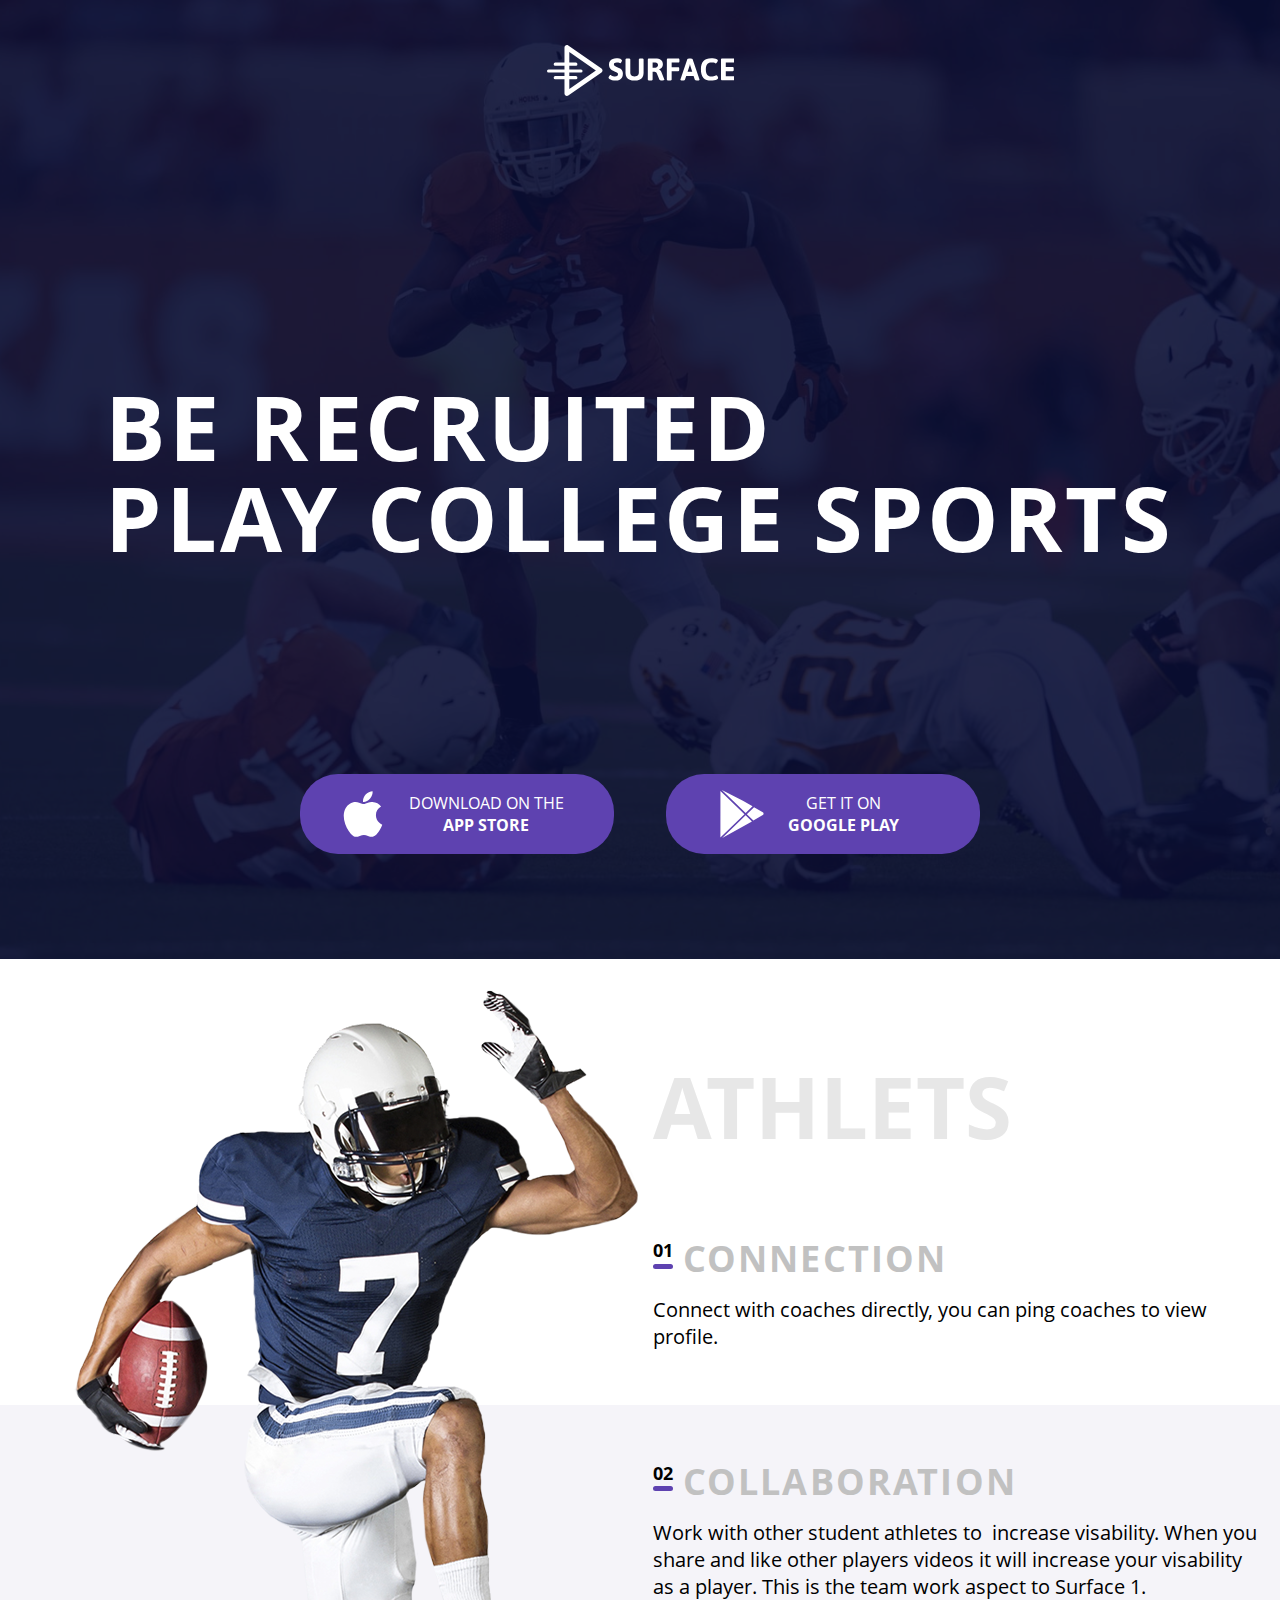
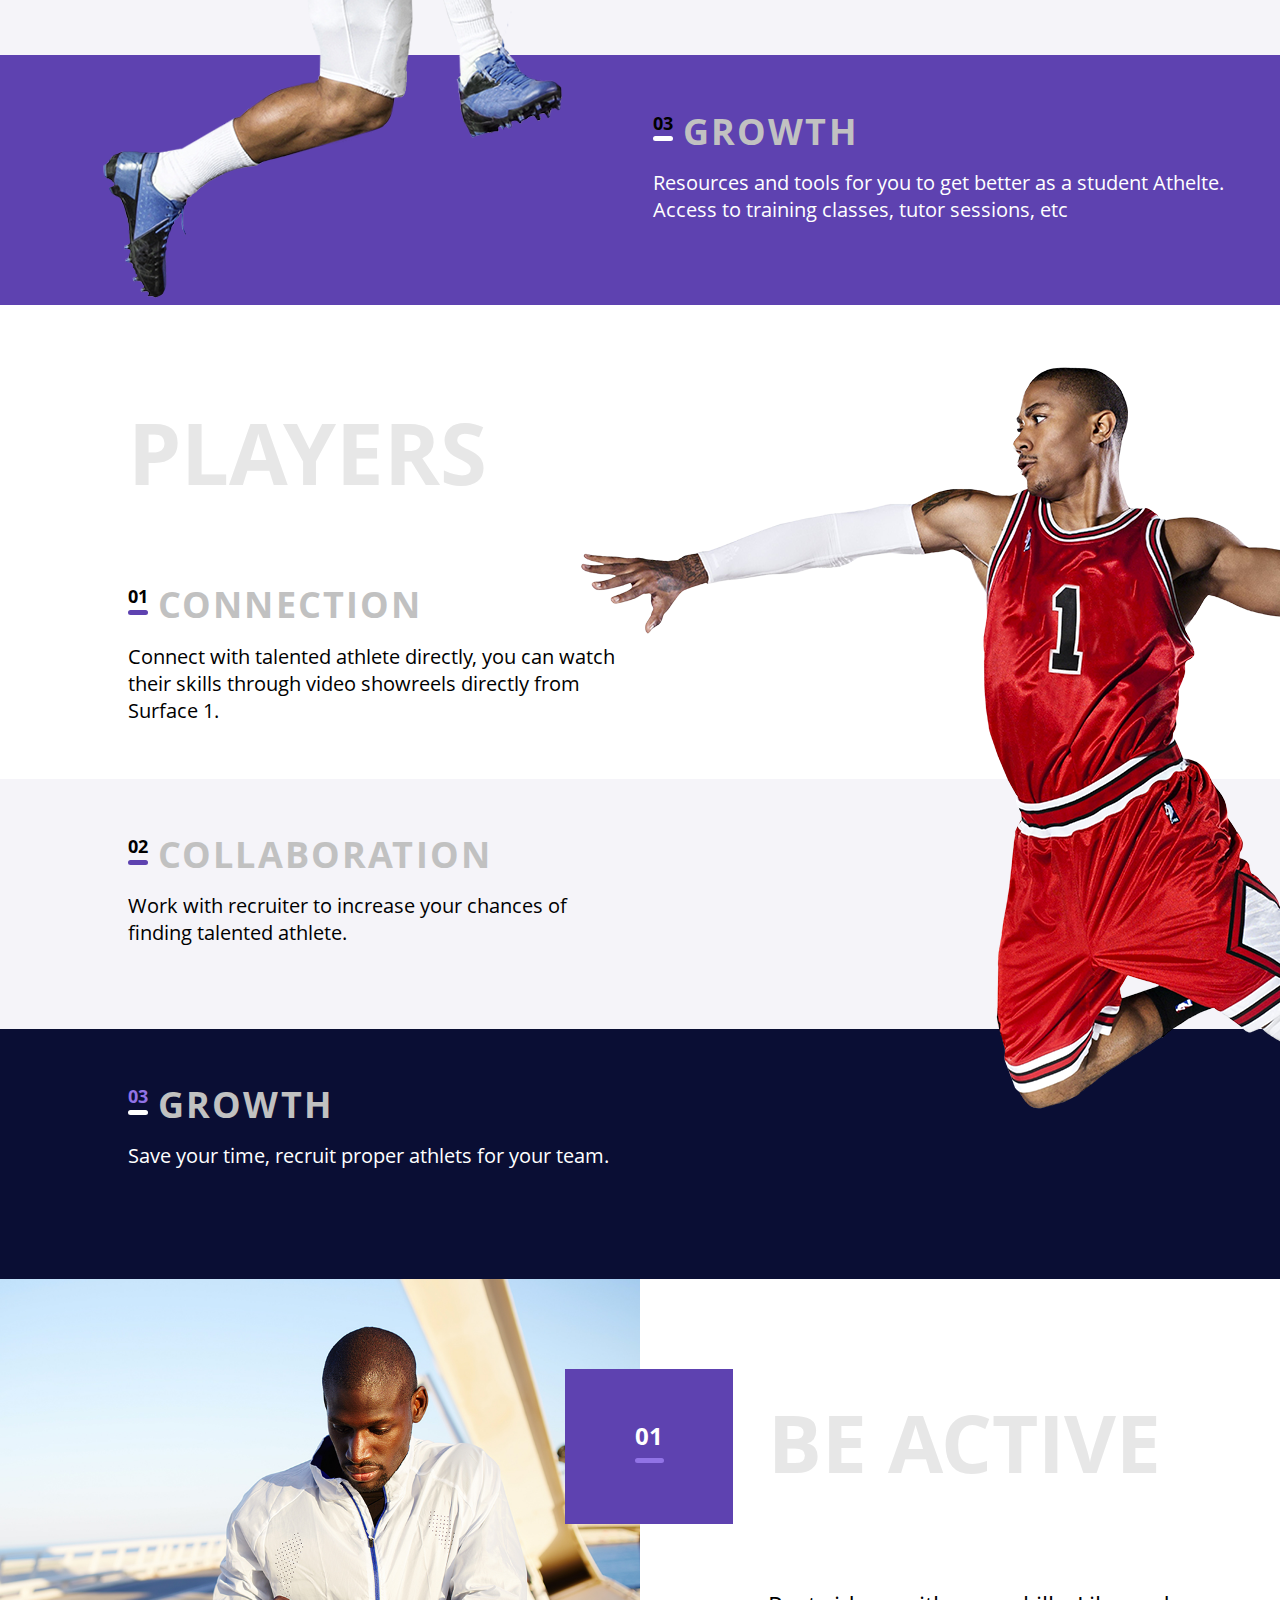
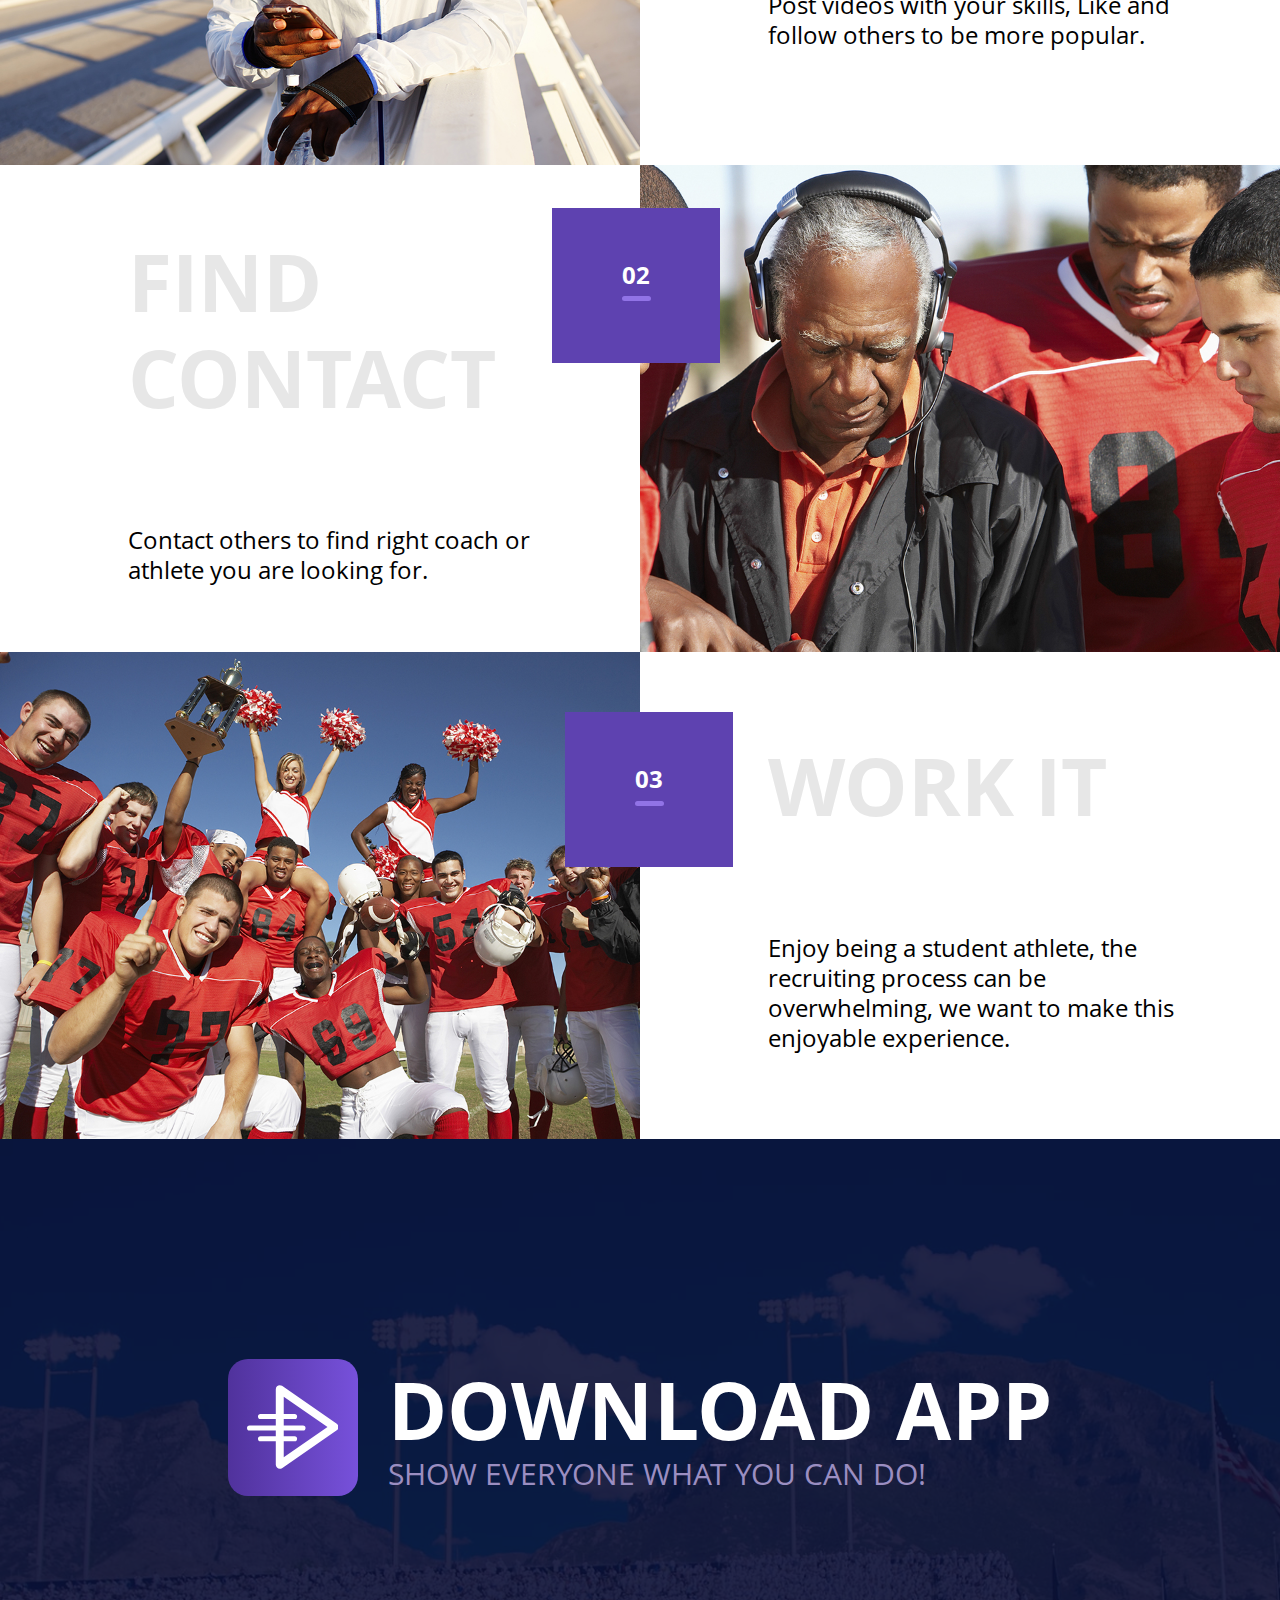
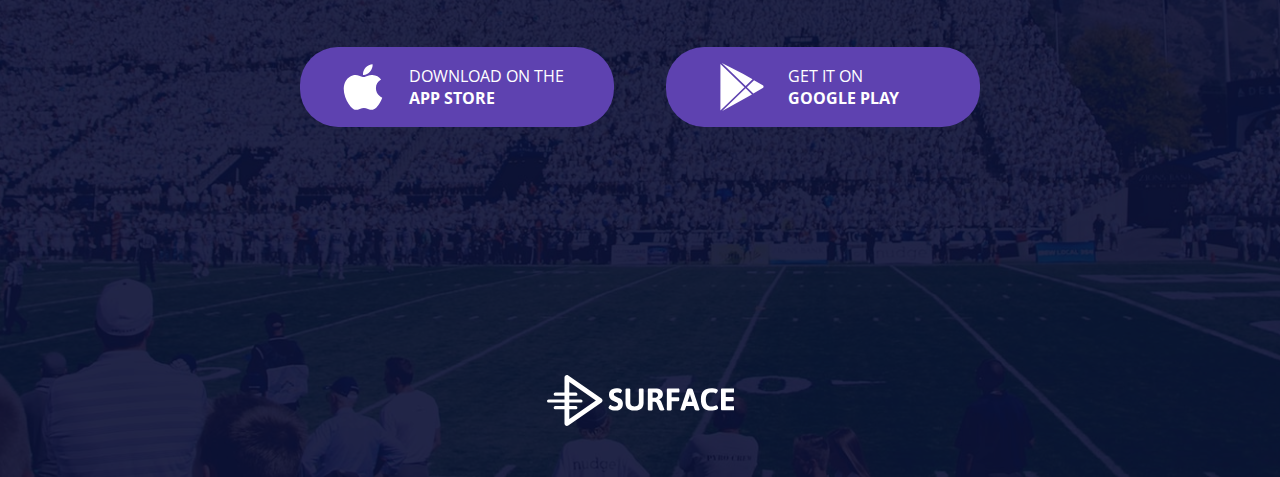
==== commit 2589edf9: "footer" ====
--- a/index.html
+++ b/index.html
@@ -18,7 +18,6 @@
                     <path d="M356.505 184.362c-7.63 0-14.335-.772-20.117-2.316-5.782-1.544-10.202-3.436-13.26-5.676-3.057-2.24-4.586-4.36-4.586-6.357 0-1.575.59-3.512 1.77-5.813 1.182-2.3 2.59-4.283 4.224-5.95 1.635-1.664 2.997-2.496 4.087-2.496.666 0 2.09.575 4.27 1.725 3.268 1.695 6.37 3.057 9.308 4.086 2.937 1.03 6.313 1.544 10.127 1.544 4.238 0 7.826-.832 10.762-2.497 2.936-1.665 4.404-4.587 4.404-8.764 0-2.423-.757-4.512-2.27-6.268-1.514-1.756-3.452-3.24-5.813-4.45-2.36-1.21-5.57-2.634-9.626-4.27l-7.175-3.087c-4.36-2.12-8.1-4.45-11.217-6.993-3.118-2.543-5.66-5.903-7.63-10.08-1.967-4.18-2.95-9.295-2.95-15.35 0-7.386 1.816-13.532 5.45-18.436 3.632-4.904 8.354-8.507 14.167-10.808 5.812-2.3 12.048-3.45 18.71-3.45 5.448 0 10.382.56 14.802 1.68 4.42 1.12 7.887 2.557 10.4 4.313 2.512 1.757 3.768 3.513 3.768 5.27 0 1.452-.47 3.314-1.407 5.584-.94 2.27-2.104 4.254-3.497 5.95-1.393 1.694-2.694 2.542-3.905 2.542-.544 0-1.513-.303-2.905-.908a51.939 51.939 0 0 0-6.767-2.225c-2.27-.575-5.04-.863-8.31-.863-5.63 0-9.536.893-11.715 2.68-2.18 1.785-3.27 3.89-3.27 6.31 0 2.786.742 5.117 2.225 6.994 1.484 1.877 3.36 3.42 5.63 4.632 2.27 1.21 5.435 2.604 9.492 4.178 6.115 2.603 11.11 5.07 14.985 7.402 3.875 2.33 7.22 5.676 10.036 10.035 2.816 4.36 4.224 9.93 4.224 16.712 0 8.295-1.74 15.092-5.222 20.39-3.482 5.297-7.962 9.127-13.442 11.488-5.48 2.362-11.398 3.542-17.755 3.542h-.002zm96.724 0c-9.81 0-18.21-1.544-25.204-4.632-6.993-3.087-12.337-7.553-16.03-13.396-3.693-5.842-5.54-12.88-5.54-21.115V74.832c0-1.756.787-3.073 2.36-3.95 1.576-.88 4.028-1.318 7.358-1.318h5.45c3.33 0 5.766.44 7.31 1.317 1.544.878 2.316 2.195 2.316 3.95v68.752c0 3.754.923 7.114 2.77 10.08 1.847 2.968 4.435 5.284 7.765 6.95 3.33 1.664 7.145 2.496 11.444 2.496 4.297 0 8.127-.832 11.487-2.497 3.36-1.665 5.98-3.98 7.856-6.948 1.877-2.967 2.816-6.327 2.816-10.08V74.832c0-1.756.77-3.073 2.315-3.95 1.544-.88 3.98-1.318 7.31-1.318h5.36c3.33 0 5.766.44 7.31 1.317 1.544.878 2.316 2.195 2.316 3.95v70.387c0 8.233-1.846 15.272-5.54 21.114-3.692 5.843-9.036 10.31-16.03 13.396-6.992 3.088-15.393 4.632-25.2 4.632l.001.002zm78.376-1.09c-6.478 0-9.717-1.695-9.717-5.085V76.377c0-2.24.513-3.86 1.543-4.86 1.03-.998 2.664-1.497 4.904-1.497h31.515c26.76 0 40.142 10.08 40.142 30.243 0 6.115-1.71 11.382-5.13 15.802-3.422 4.42-8.01 7.72-13.76 9.9v.636c1.998.848 4.102 2.665 6.312 5.45s3.98 5.933 5.313 9.445l14.257 35.51c.485 1.454.727 2.483.727 3.09 0 2.118-3.21 3.177-9.627 3.177h-6.63c-5.39 0-8.507-1.12-9.354-3.36l-12.806-31.515c-1.21-2.42-2.377-4.298-3.497-5.63-1.12-1.332-2.68-2.347-4.677-3.043-1.998-.696-4.692-1.044-8.083-1.044h-6.267v39.507c0 3.39-3.24 5.085-9.717 5.085h-5.45l.002-.001zm30.425-66.026c2.18 0 4.24-.62 6.177-1.862 1.938-1.24 3.48-2.92 4.632-5.04 1.15-2.12 1.724-4.45 1.724-6.993 0-3.753-1.226-6.735-3.678-8.945s-5.767-3.315-9.945-3.315h-14.167v26.156h15.258l-.001-.001zm68.116 66.026c-6.478 0-9.717-1.695-9.717-5.085V76.377c0-2.24.513-3.86 1.543-4.86 1.03-.998 2.664-1.497 4.904-1.497h53.947c1.696 0 2.922.635 3.678 1.907.757 1.27 1.136 3.33 1.136 6.176v4.904c0 2.846-.38 4.904-1.136 6.176-.756 1.27-1.982 1.907-3.678 1.907h-35.51v23.613h34.33c1.695 0 2.936.636 3.723 1.907.787 1.272 1.18 3.3 1.18 6.085v4.995c0 2.846-.393 4.92-1.18 6.222-.787 1.3-2.028 1.952-3.723 1.952h-34.33v42.323c0 3.39-3.24 5.085-9.718 5.085h-5.45.001zm70.205 0c-6.6 0-9.9-1.18-9.9-3.542 0-.666.213-1.634.637-2.906l35.6-103.807c.85-2.3 3.907-3.452 9.174-3.452h8.357c5.267 0 8.325 1.15 9.173 3.452l35.6 103.807c.304 1.21.455 2.18.455 2.906 0 1.21-.65 2.104-1.952 2.68-1.302.575-3.346.862-6.13.862h-7.085c-2.543 0-4.586-.257-6.13-.772-1.544-.514-2.498-1.377-2.86-2.588l-6.54-19.708h-38.054l-6.54 19.708c-.665 2.24-3.147 3.36-7.446 3.36h-6.359zm51.496-44.41l-9.173-28.7c-.545-1.453-1.014-3.118-1.408-4.995a182.088 182.088 0 0 1-1.044-5.358h-.635l-.363 1.997c-.606 3.572-1.302 6.357-2.09 8.355l-9.535 28.7h24.25l-.002.001zm97.995 45.5c-18.163 0-31.56-4.722-40.187-14.168-8.628-9.445-12.942-24.127-12.942-44.048 0-38.326 17.983-57.49 53.948-57.49 4.905 0 9.99.486 15.258 1.454 5.268.97 9.672 2.316 13.214 4.042 3.542 1.725 5.313 3.648 5.313 5.767 0 1.513-.605 3.496-1.816 5.948-1.21 2.452-2.65 4.616-4.314 6.493-1.665 1.878-3.133 2.817-4.405 2.817-.303 0-1.12-.303-2.452-.908a67.092 67.092 0 0 0-9.127-3.044c-3.18-.817-7.222-1.226-12.126-1.226-9.506 0-16.544 3.012-21.116 9.037-4.57 6.024-6.857 15.12-6.857 27.29s2.302 21.344 6.904 27.52c4.6 6.175 11.504 9.263 20.707 9.263 4.784 0 8.947-.484 12.49-1.453 3.54-.97 7.007-2.21 10.398-3.723.18-.06.726-.288 1.634-.682.91-.393 1.575-.59 1.998-.59 1.575 0 3.088.923 4.54 2.77 1.454 1.847 2.635 3.936 3.543 6.267.91 2.33 1.363 4.01 1.363 5.04 0 2.966-1.983 5.48-5.95 7.537-3.965 2.06-8.748 3.588-14.35 4.587-5.6 1-10.82 1.498-15.665 1.498l-.003.002zM907.06 183c-2.24 0-3.875-.515-4.905-1.544-1.03-1.03-1.544-2.664-1.544-4.904V76.377c0-2.24.514-3.86 1.543-4.86 1.03-.998 2.664-1.497 4.905-1.497h59.124c1.695 0 2.92.635 3.678 1.907.757 1.27 1.135 3.33 1.135 6.176v4.904c0 2.846-.378 4.904-1.135 6.176-.757 1.27-1.983 1.907-3.678 1.907h-40.688v23.43h36.328c1.696 0 2.922.637 3.678 1.91.757 1.27 1.136 3.33 1.136 6.174v4.996c0 2.845-.38 4.904-1.136 6.175-.756 1.272-1.982 1.908-3.678 1.908h-36.328v26.156h40.778c1.696 0 2.922.635 3.68 1.906.756 1.272 1.134 3.3 1.134 6.085v5.087c0 2.846-.378 4.904-1.135 6.176-.756 1.27-1.982 1.907-3.678 1.907H907.06z" fill-rule="nonzero"/>
                 </g>
             </svg>
-
         </a>
         <div class="header-slogan">
             <span class="title">Be recruited</span>
@@ -104,7 +103,7 @@
     </div>
     <div class="step">
         <picture class="step-picture">
-            <source media="(max-width: 640px)" srcset="images/find-contacts_640.jpg">
+            <source media="(max-width: 640px)" srcset="images/find-contact_640.jpg">
             <source media="(min-width: 641px) and (max-width: 1023px)" srcset="images/find-contact_1024.jpg">
             <source media="(min-width: 1024px)" srcset="images/find-contact_960.jpg">
             <img class="picture-src" src="images/find-contact.jpg" alt="find contact">
@@ -127,5 +126,55 @@
         </div>
     </div>
 </section>
+<footer class="footer">
+    <div class="container footer-container">
+        <div class="download-app">
+            <div class="download-logo">
+                <svg class="icon" viewBox="0 0 288 264" xmlns="http://www.w3.org/2000/svg">
+                    <g fill-rule="evenodd">
+                        <path d="M115.5 36.848v190.304L253.03 132 115.5 36.848zM282.112 142.28l-172 119c-8.29 5.736-19.612-.198-19.612-10.28V13c0-10.082 11.321-16.016 19.612-10.28l172 119c7.184 4.97 7.184 15.59 0 20.56z" fill-rule="nonzero"/>
+                        <path d="M42.5 107h107a8 8 0 1 0 0-16h-107a8 8 0 1 0 0 16zm0 70h107a8 8 0 1 0 0-16h-107a8 8 0 1 0 0 16zM8 143h168a8 8 0 1 0 0-16H8a8 8 0 1 0 0 16z" fill-rule="nonzero" stroke-linecap="round" stroke-linejoin="round"/>
+                    </g>
+                </svg>
+            </div>
+            <div class="footer-slogan">
+                <span class="title">Download app</span>
+                <span class="subtitle">Show everyone what you can do!</span>
+            </div>
+        </div>
+        <div class="footer-buttons">
+            <a class="app-button" href="#">
+                <svg class="icon" xmlns="http://www.w3.org/2000/svg" viewBox="0 0 170 170">
+                    <path d="M150.37 130.25c-2.45 5.66-5.35 10.87-8.71 15.66-4.58 6.53-8.33 11.05-11.22 13.56-4.48 4.12-9.28 6.23-14.42 6.35-3.69 0-8.14-1.05-13.32-3.18-5.197-2.12-9.973-3.17-14.34-3.17-4.58 0-9.492 1.05-14.746 3.17-5.262 2.13-9.5 3.24-12.742 3.35-4.93.21-9.842-1.96-14.746-6.52-3.13-2.73-7.045-7.41-11.735-14.04-5.03-7.08-9.168-15.29-12.41-24.65-3.47-10.11-5.21-19.9-5.21-29.378 0-10.857 2.346-20.22 7.045-28.068C27.508 57.03 32.42 52.06 38.57 48.41s12.793-5.51 19.948-5.63c3.915 0 9.05 1.21 15.43 3.59 6.36 2.39 10.446 3.6 12.237 3.6 1.34 0 5.877-1.416 13.57-4.24 7.275-2.617 13.415-3.7 18.445-3.274 13.63 1.1 23.87 6.473 30.68 16.153-12.19 7.385-18.22 17.73-18.1 31 .11 10.338 3.86 18.94 11.23 25.77 3.34 3.17 7.07 5.62 11.22 7.36-.9 2.61-1.85 5.11-2.86 7.51zM119.11 7.24c0 8.102-2.96 15.667-8.86 22.67-7.12 8.323-15.732 13.133-25.07 12.374-.12-.972-.19-1.995-.19-3.07 0-7.778 3.387-16.102 9.4-22.908 3.002-3.446 6.82-6.31 11.45-8.597 4.62-2.253 8.99-3.498 13.1-3.71.12 1.082.17 2.165.17 3.24z"/>
+                </svg>
+
+                <span class="title">download on the
+                            <span class="type">app store</span>
+                    </span>
+            </a>
+            <a class="app-button" href="#">
+                <svg class="icon android-icon" xmlns="http://www.w3.org/2000/svg" viewBox="0 0 505.499 505.499">
+                    <path d="M471.497 234.466l-92.082-53.135-75.733 73.208 69.215 66.907 98.6-56.91c5.43-3.133 8.677-8.756 8.677-15.03 0-6.275-3.245-11.898-8.677-15.04zM363.785 172.3l-101.332-58.497L40.375 0l250.828 242.47M44.063 505.5l218.77-120.512 94.435-54.515-66.065-63.87M25.56 9.815l-.236 489.67L278.72 254.534"/>
+                </svg>
+
+                <span class="title">get it on
+                            <span class="type">google play</span>
+                    </span>
+            </a>
+        </div>
+        <a class="footer-logo">
+            <svg class="icon" viewBox="0 0 972 264" xmlns="http://www.w3.org/2000/svg">
+                <g fill-rule="evenodd">
+                    <g fill-rule="nonzero" stroke-linecap="round" stroke-linejoin="round">
+                        <path d="M115.5 36.848v190.304L253.03 132 115.5 36.848zM282.112 142.28l-172 119c-8.29 5.736-19.612-.198-19.612-10.28V13c0-10.082 11.321-16.016 19.612-10.28l172 119c7.184 4.97 7.184 15.59 0 20.56z"/>
+                        <path d="M42.5 107h107a8 8 0 1 0 0-16h-107a8 8 0 1 0 0 16zm0 70h107a8 8 0 1 0 0-16h-107a8 8 0 1 0 0 16zM8 143h168a8 8 0 1 0 0-16H8a8 8 0 1 0 0 16z"/>
+                    </g>
+                    <path d="M356.505 184.362c-7.63 0-14.335-.772-20.117-2.316-5.782-1.544-10.202-3.436-13.26-5.676-3.057-2.24-4.586-4.36-4.586-6.357 0-1.575.59-3.512 1.77-5.813 1.182-2.3 2.59-4.283 4.224-5.95 1.635-1.664 2.997-2.496 4.087-2.496.666 0 2.09.575 4.27 1.725 3.268 1.695 6.37 3.057 9.308 4.086 2.937 1.03 6.313 1.544 10.127 1.544 4.238 0 7.826-.832 10.762-2.497 2.936-1.665 4.404-4.587 4.404-8.764 0-2.423-.757-4.512-2.27-6.268-1.514-1.756-3.452-3.24-5.813-4.45-2.36-1.21-5.57-2.634-9.626-4.27l-7.175-3.087c-4.36-2.12-8.1-4.45-11.217-6.993-3.118-2.543-5.66-5.903-7.63-10.08-1.967-4.18-2.95-9.295-2.95-15.35 0-7.386 1.816-13.532 5.45-18.436 3.632-4.904 8.354-8.507 14.167-10.808 5.812-2.3 12.048-3.45 18.71-3.45 5.448 0 10.382.56 14.802 1.68 4.42 1.12 7.887 2.557 10.4 4.313 2.512 1.757 3.768 3.513 3.768 5.27 0 1.452-.47 3.314-1.407 5.584-.94 2.27-2.104 4.254-3.497 5.95-1.393 1.694-2.694 2.542-3.905 2.542-.544 0-1.513-.303-2.905-.908a51.939 51.939 0 0 0-6.767-2.225c-2.27-.575-5.04-.863-8.31-.863-5.63 0-9.536.893-11.715 2.68-2.18 1.785-3.27 3.89-3.27 6.31 0 2.786.742 5.117 2.225 6.994 1.484 1.877 3.36 3.42 5.63 4.632 2.27 1.21 5.435 2.604 9.492 4.178 6.115 2.603 11.11 5.07 14.985 7.402 3.875 2.33 7.22 5.676 10.036 10.035 2.816 4.36 4.224 9.93 4.224 16.712 0 8.295-1.74 15.092-5.222 20.39-3.482 5.297-7.962 9.127-13.442 11.488-5.48 2.362-11.398 3.542-17.755 3.542h-.002zm96.724 0c-9.81 0-18.21-1.544-25.204-4.632-6.993-3.087-12.337-7.553-16.03-13.396-3.693-5.842-5.54-12.88-5.54-21.115V74.832c0-1.756.787-3.073 2.36-3.95 1.576-.88 4.028-1.318 7.358-1.318h5.45c3.33 0 5.766.44 7.31 1.317 1.544.878 2.316 2.195 2.316 3.95v68.752c0 3.754.923 7.114 2.77 10.08 1.847 2.968 4.435 5.284 7.765 6.95 3.33 1.664 7.145 2.496 11.444 2.496 4.297 0 8.127-.832 11.487-2.497 3.36-1.665 5.98-3.98 7.856-6.948 1.877-2.967 2.816-6.327 2.816-10.08V74.832c0-1.756.77-3.073 2.315-3.95 1.544-.88 3.98-1.318 7.31-1.318h5.36c3.33 0 5.766.44 7.31 1.317 1.544.878 2.316 2.195 2.316 3.95v70.387c0 8.233-1.846 15.272-5.54 21.114-3.692 5.843-9.036 10.31-16.03 13.396-6.992 3.088-15.393 4.632-25.2 4.632l.001.002zm78.376-1.09c-6.478 0-9.717-1.695-9.717-5.085V76.377c0-2.24.513-3.86 1.543-4.86 1.03-.998 2.664-1.497 4.904-1.497h31.515c26.76 0 40.142 10.08 40.142 30.243 0 6.115-1.71 11.382-5.13 15.802-3.422 4.42-8.01 7.72-13.76 9.9v.636c1.998.848 4.102 2.665 6.312 5.45s3.98 5.933 5.313 9.445l14.257 35.51c.485 1.454.727 2.483.727 3.09 0 2.118-3.21 3.177-9.627 3.177h-6.63c-5.39 0-8.507-1.12-9.354-3.36l-12.806-31.515c-1.21-2.42-2.377-4.298-3.497-5.63-1.12-1.332-2.68-2.347-4.677-3.043-1.998-.696-4.692-1.044-8.083-1.044h-6.267v39.507c0 3.39-3.24 5.085-9.717 5.085h-5.45l.002-.001zm30.425-66.026c2.18 0 4.24-.62 6.177-1.862 1.938-1.24 3.48-2.92 4.632-5.04 1.15-2.12 1.724-4.45 1.724-6.993 0-3.753-1.226-6.735-3.678-8.945s-5.767-3.315-9.945-3.315h-14.167v26.156h15.258l-.001-.001zm68.116 66.026c-6.478 0-9.717-1.695-9.717-5.085V76.377c0-2.24.513-3.86 1.543-4.86 1.03-.998 2.664-1.497 4.904-1.497h53.947c1.696 0 2.922.635 3.678 1.907.757 1.27 1.136 3.33 1.136 6.176v4.904c0 2.846-.38 4.904-1.136 6.176-.756 1.27-1.982 1.907-3.678 1.907h-35.51v23.613h34.33c1.695 0 2.936.636 3.723 1.907.787 1.272 1.18 3.3 1.18 6.085v4.995c0 2.846-.393 4.92-1.18 6.222-.787 1.3-2.028 1.952-3.723 1.952h-34.33v42.323c0 3.39-3.24 5.085-9.718 5.085h-5.45.001zm70.205 0c-6.6 0-9.9-1.18-9.9-3.542 0-.666.213-1.634.637-2.906l35.6-103.807c.85-2.3 3.907-3.452 9.174-3.452h8.357c5.267 0 8.325 1.15 9.173 3.452l35.6 103.807c.304 1.21.455 2.18.455 2.906 0 1.21-.65 2.104-1.952 2.68-1.302.575-3.346.862-6.13.862h-7.085c-2.543 0-4.586-.257-6.13-.772-1.544-.514-2.498-1.377-2.86-2.588l-6.54-19.708h-38.054l-6.54 19.708c-.665 2.24-3.147 3.36-7.446 3.36h-6.359zm51.496-44.41l-9.173-28.7c-.545-1.453-1.014-3.118-1.408-4.995a182.088 182.088 0 0 1-1.044-5.358h-.635l-.363 1.997c-.606 3.572-1.302 6.357-2.09 8.355l-9.535 28.7h24.25l-.002.001zm97.995 45.5c-18.163 0-31.56-4.722-40.187-14.168-8.628-9.445-12.942-24.127-12.942-44.048 0-38.326 17.983-57.49 53.948-57.49 4.905 0 9.99.486 15.258 1.454 5.268.97 9.672 2.316 13.214 4.042 3.542 1.725 5.313 3.648 5.313 5.767 0 1.513-.605 3.496-1.816 5.948-1.21 2.452-2.65 4.616-4.314 6.493-1.665 1.878-3.133 2.817-4.405 2.817-.303 0-1.12-.303-2.452-.908a67.092 67.092 0 0 0-9.127-3.044c-3.18-.817-7.222-1.226-12.126-1.226-9.506 0-16.544 3.012-21.116 9.037-4.57 6.024-6.857 15.12-6.857 27.29s2.302 21.344 6.904 27.52c4.6 6.175 11.504 9.263 20.707 9.263 4.784 0 8.947-.484 12.49-1.453 3.54-.97 7.007-2.21 10.398-3.723.18-.06.726-.288 1.634-.682.91-.393 1.575-.59 1.998-.59 1.575 0 3.088.923 4.54 2.77 1.454 1.847 2.635 3.936 3.543 6.267.91 2.33 1.363 4.01 1.363 5.04 0 2.966-1.983 5.48-5.95 7.537-3.965 2.06-8.748 3.588-14.35 4.587-5.6 1-10.82 1.498-15.665 1.498l-.003.002zM907.06 183c-2.24 0-3.875-.515-4.905-1.544-1.03-1.03-1.544-2.664-1.544-4.904V76.377c0-2.24.514-3.86 1.543-4.86 1.03-.998 2.664-1.497 4.905-1.497h59.124c1.695 0 2.92.635 3.678 1.907.757 1.27 1.135 3.33 1.135 6.176v4.904c0 2.846-.378 4.904-1.135 6.176-.757 1.27-1.983 1.907-3.678 1.907h-40.688v23.43h36.328c1.696 0 2.922.637 3.678 1.91.757 1.27 1.136 3.33 1.136 6.174v4.996c0 2.845-.38 4.904-1.136 6.175-.756 1.272-1.982 1.908-3.678 1.908h-36.328v26.156h40.778c1.696 0 2.922.635 3.68 1.906.756 1.272 1.134 3.3 1.134 6.085v5.087c0 2.846-.378 4.904-1.135 6.176-.756 1.27-1.982 1.907-3.678 1.907H907.06z" fill-rule="nonzero"/>
+                </g>
+            </svg>
+
+        </a>
+    </div>
+</footer>
 </body>
 </html>--- a/styles/styles.css
+++ b/styles/styles.css
@@ -43,13 +43,19 @@
 }
 
 @media (max-width: 767px) {
-    .header-logo .icon {
+    .header-logo, .footer-logo{
+        width: 13.6rem;
+    }
+    .header-logo .icon, .footer-logo .icon {
         height: 3.6rem;
     }
 }
 
 @media (min-width: 768px) {
-    .header-logo .icon {
+    .header-logo, .footer-logo{
+        width: 18.7rem;
+    }
+    .header-logo .icon, .footer-logo .icon {
         height: 5.1rem;
     }
 }
@@ -88,6 +94,8 @@
     font-weight: bold;
     text-transform: uppercase;
     letter-spacing: .04em;
+    text-align: left;
+    display: inline-block;
 }
 
 .header-slogan .title,
@@ -224,6 +232,11 @@
     left: 0;
     z-index: 0;
 }
+.header-logo, .footer-logo{
+    display: block;
+    margin-left: auto;
+    margin-right: auto;
+}
 
 @media (max-width: 767px) {
     .header {
@@ -257,22 +270,26 @@
 
 }
 
-.header-buttons {
+.header-buttons, .footer-buttons {
     display: flex;
     justify-content: center;
 }
 
 @media (max-width: 767px) {
-    .header-buttons {
+    .header-buttons, .footer-buttons {
         flex-wrap: wrap;
+        max-width: 280px;
+        margin-left: auto;
+        margin-right: auto;
     }
 }
 
 .header-container {
-    display: flex;
-    flex-direction: column;
-    align-items: center;
+    /*display: flex;*/
+    /*flex-direction: column;*/
+    /*align-items: center;*/
     position: relative;
+    text-align: center;
 }
 
 @media (max-width: 767px) {
@@ -461,7 +478,8 @@
         font-size: 3.6rem;
         margin-bottom: 1.6rem;
     }
-    .section-subtitle .number{
+
+    .section-subtitle .number {
         margin-top: -1.1rem;
     }
 }
@@ -762,30 +780,36 @@
     .step-title {
         font-size: 8rem;
     }
+
     .step .number {
         font-size: 2.4rem;
         line-height: 2.2em;
         letter-spacing: 0.05rem;
     }
+
     .step .number:after {
         height: 0.5rem;
         border-radius: 0.5rem;
     }
+
     .step-content {
         position: relative;
         font-size: 2.4rem;
     }
 }
-@media (max-width: 1023px){
+
+@media (max-width: 1023px) {
     .step-title {
         position: relative;
     }
 
 }
+
 @media (min-width: 768px) and (max-width: 1023px) {
     .step-title {
         font-size: 8rem;
     }
+
     .step-content {
         padding-top: 7.8rem;
         padding-bottom: 9.8rem;
@@ -810,16 +834,20 @@
         width: 16.8rem;
         height: 15.5rem;
     }
+
     .step-title {
         margin-bottom: 10rem;
     }
-    .step{
+
+    .step {
         display: flex;
     }
-    .step-picture{
+
+    .step-picture {
         width: 50%;
     }
-    .step-content{
+
+    .step-content {
         width: 50%;
         display: flex;
         flex-direction: column;
@@ -827,23 +855,200 @@
         padding-left: 12.8rem;
         padding-right: 10rem;
     }
-    .step .title-number{
+
+    .step .title-number {
         left: -7.5rem;
         margin-top: -2.5rem;
     }
-    .step .number{
+
+    .step .number {
         margin-top: -2.2rem;
     }
-    .steps{
+
+    .steps {
         max-width: 1920px;
         margin-left: auto;
         margin-right: auto;
     }
-    .step:nth-child(2n) .step-picture{
+
+    .step:nth-child(2n) .step-picture {
         order: 1;
     }
-    .step:nth-child(2n) .title-number{
+
+    .step:nth-child(2n) .title-number {
         left: auto;
         right: -8rem;
     }
+}
+
+/* footer */
+
+.footer {
+    background-color: #0a0e34;
+    background-size: cover;
+    background-position: top center;
+    background-repeat: no-repeat;
+    position: relative;
+    color: #ffffff;
+}
+
+.footer:before {
+    content: "";
+    width: 100%;
+    height: 100%;
+    background-color: #0a0e34;
+    opacity: .9;
+    position: absolute;
+    top: 0;
+    left: 0;
+    z-index: 0;
+}
+
+.footer-container {
+    position: relative;
+}
+
+.download-logo {
+    background: linear-gradient(to right, #50329c, #7751db);
+    display: flex;
+}
+
+.download-logo .icon {
+    margin: auto;
+}
+
+.footer-slogan {
+    text-transform: uppercase;
+}
+
+.footer-slogan .title {
+    font-weight: bold;
+    display: block;
+}
+
+.footer-slogan .subtitle {
+    color: #9b8ec1;
+}
+
+@media (max-width: 767px) {
+    .footer {
+        background-image: url("../images/game_767.jpg");
+    }
+
+    .footer-container {
+        padding-top: 9.7rem;
+        padding-bottom: .6rem;
+    }
+
+    .download-logo {
+        width: 7.4rem;
+        height: 7.4rem;
+        margin-left: auto;
+        margin-right: auto;
+        margin-bottom: 7.4rem;
+        border-radius: 2rem;
+    }
+
+    .download-logo .icon {
+        height: 4.6rem;
+    }
+    .footer-slogan {
+        margin-bottom: 7.3rem;
+    }
+    .footer-slogan .title {
+        font-size: 3.2rem;
+    }
+
+    .footer-slogan .subtitle {
+        font-size: 1.4rem;
+    }
+    .footer-buttons{
+        margin-bottom: 8.4rem;
+    }
+}
+
+@media (max-width: 1279px) {
+    .footer-slogan {
+        text-align: center;
+    }
+}
+
+@media (min-width: 768px) and (max-width: 1279px) {
+    .footer {
+        background-image: url("../images/game_1280.jpg");
+    }
+
+    .footer-container {
+        padding-top: 12.2rem;
+        padding-bottom: 2rem;
+    }
+    .download-logo {
+        width: 13rem;
+        height: 13.7rem;
+        margin-left: auto;
+        margin-right: auto;
+        margin-bottom: 7.3rem;
+        border-radius: 2rem;
+    }
+    .footer-slogan{
+        margin-bottom: 27.8rem;
+    }
+    .download-logo .icon {
+        height: 8.4rem;
+    }
+
+    .footer-slogan .title {
+        font-size: 8rem;
+        letter-spacing: 0.05rem;
+    }
+
+    .footer-slogan .subtitle {
+        font-size: 3.6rem;
+    }
+    .footer-buttons{
+        margin-bottom: 4rem;
+    }
+}
+@media (min-width: 768px){
+    .footer-slogan .title {
+        font-size: 8rem;
+        letter-spacing: 0.05rem;
+    }
+    .download-logo .icon {
+        height: 8.4rem;
+    }
+    .download-logo {
+        width: 13rem;
+        height: 13.7rem;
+        margin-right: 3rem;
+        border-radius: 2rem;
+    }
+}
+@media (min-width: 1280px) {
+    .footer {
+        background-image: url("../images/game_1920.jpg");
+    }
+
+    .footer-container {
+        padding-top: 22rem;
+        padding-bottom: 4.6rem;
+    }
+    .download-app{
+        display: flex;
+        justify-content: center;
+    }
+    .footer-slogan{
+        margin-bottom: 15.3rem;
+    }
+    .footer-slogan .title{
+        line-height: 1.1em;
+        margin-top: .6rem;
+    }
+
+    .footer-slogan .subtitle {
+        font-size: 3rem;
+    }
+    .footer-buttons{
+        margin-bottom: 24.8rem;
+    }
 }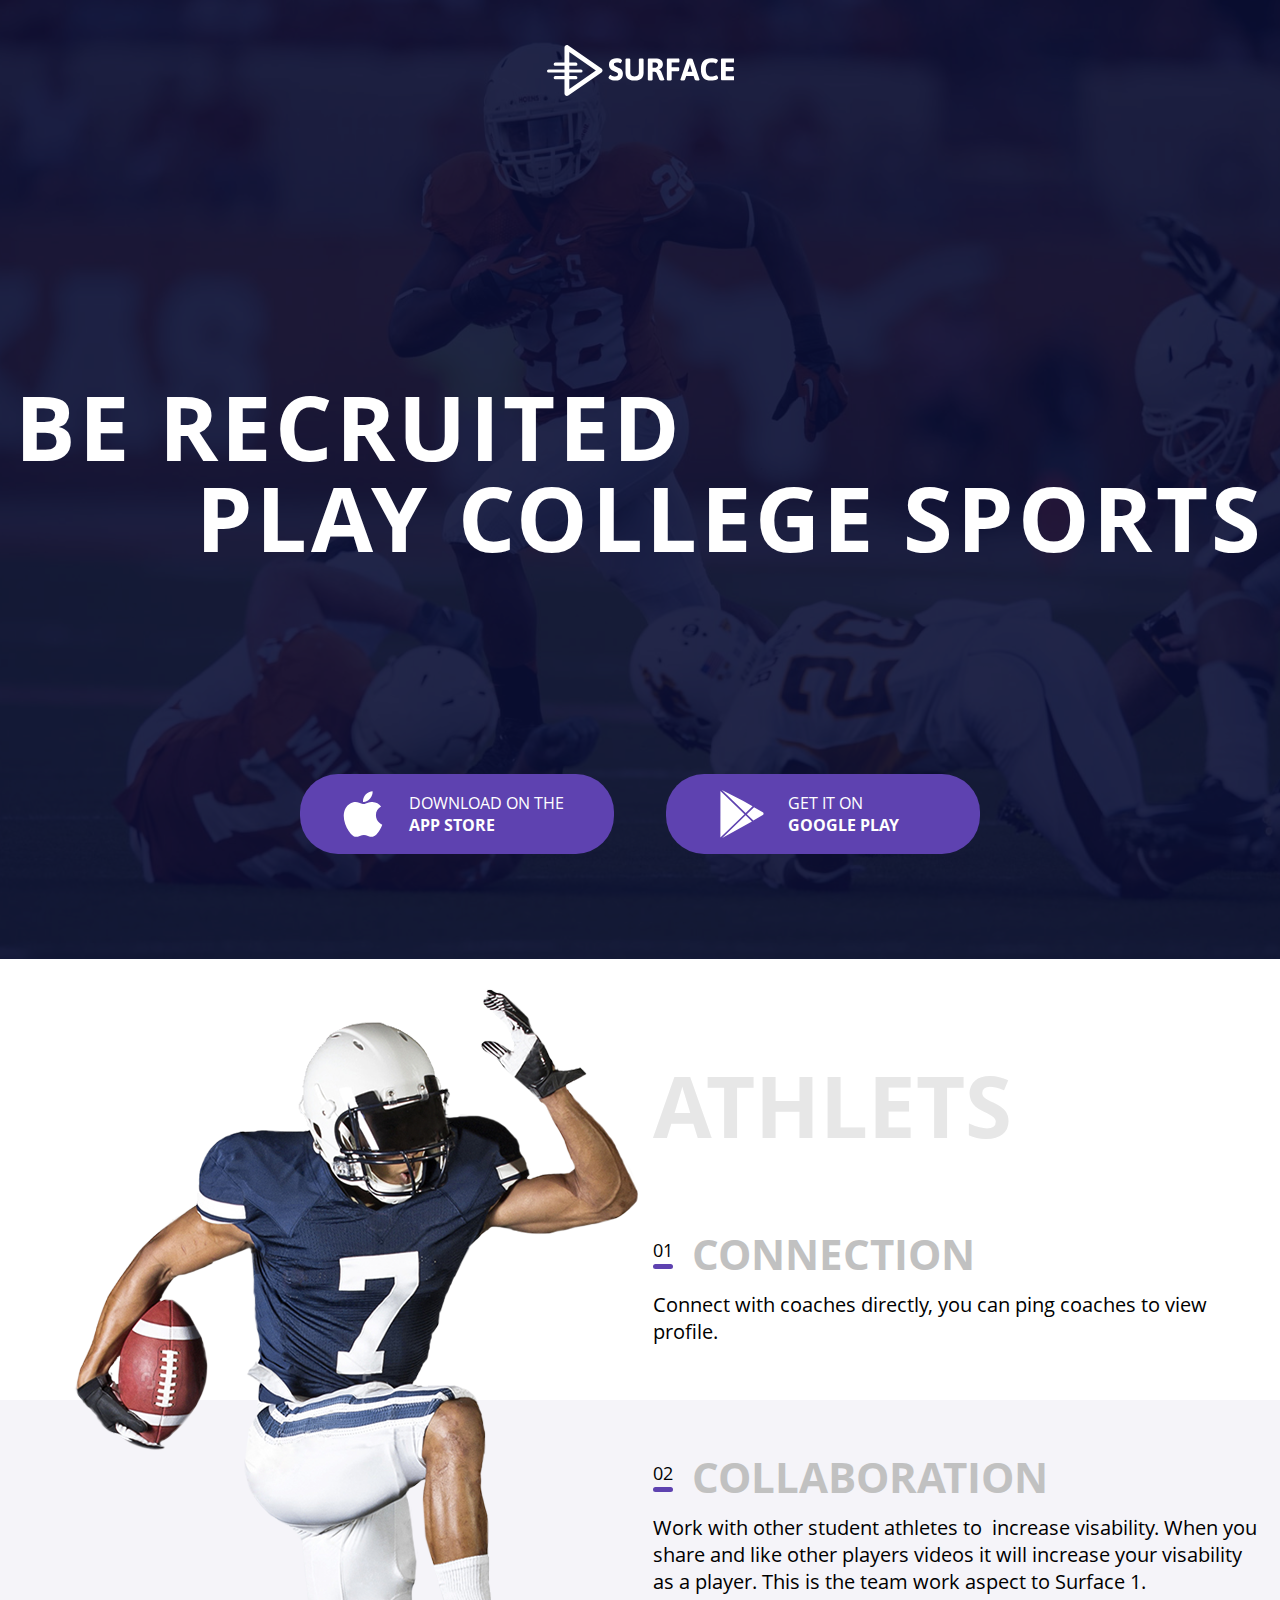
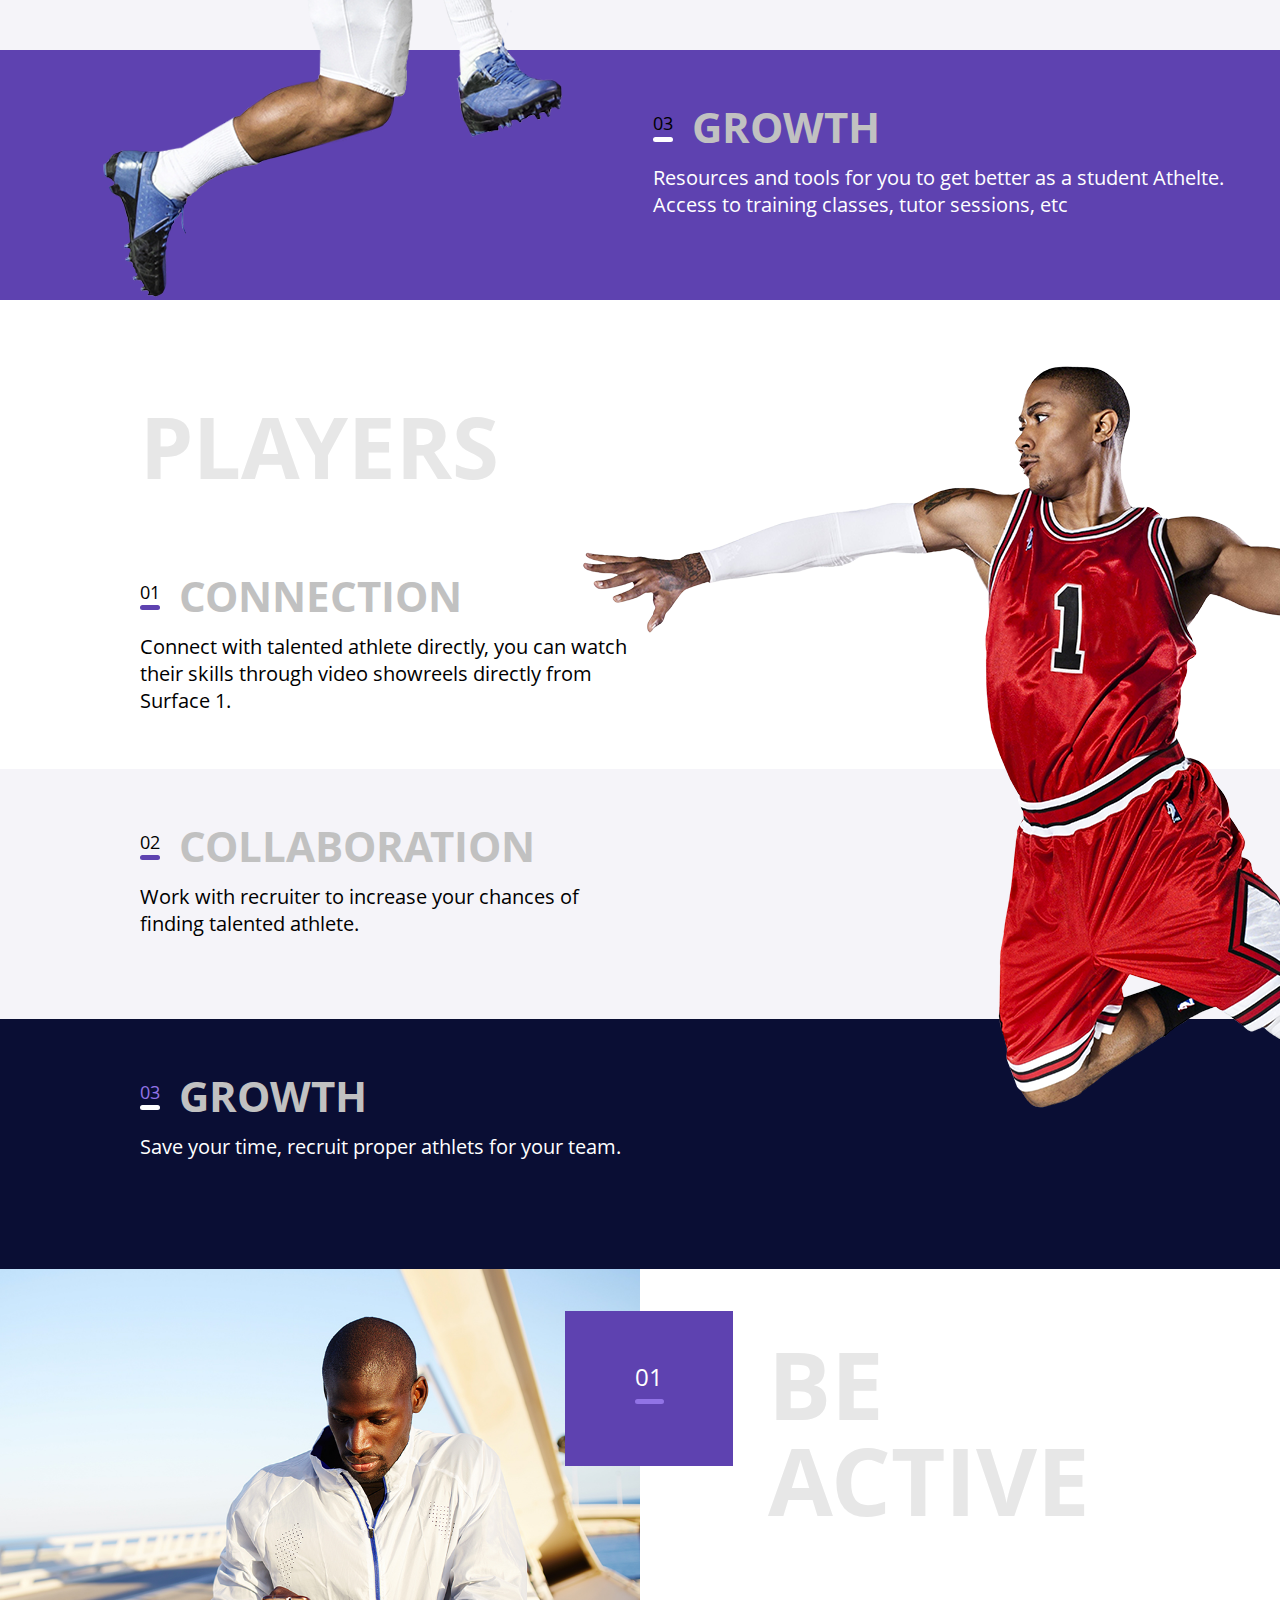
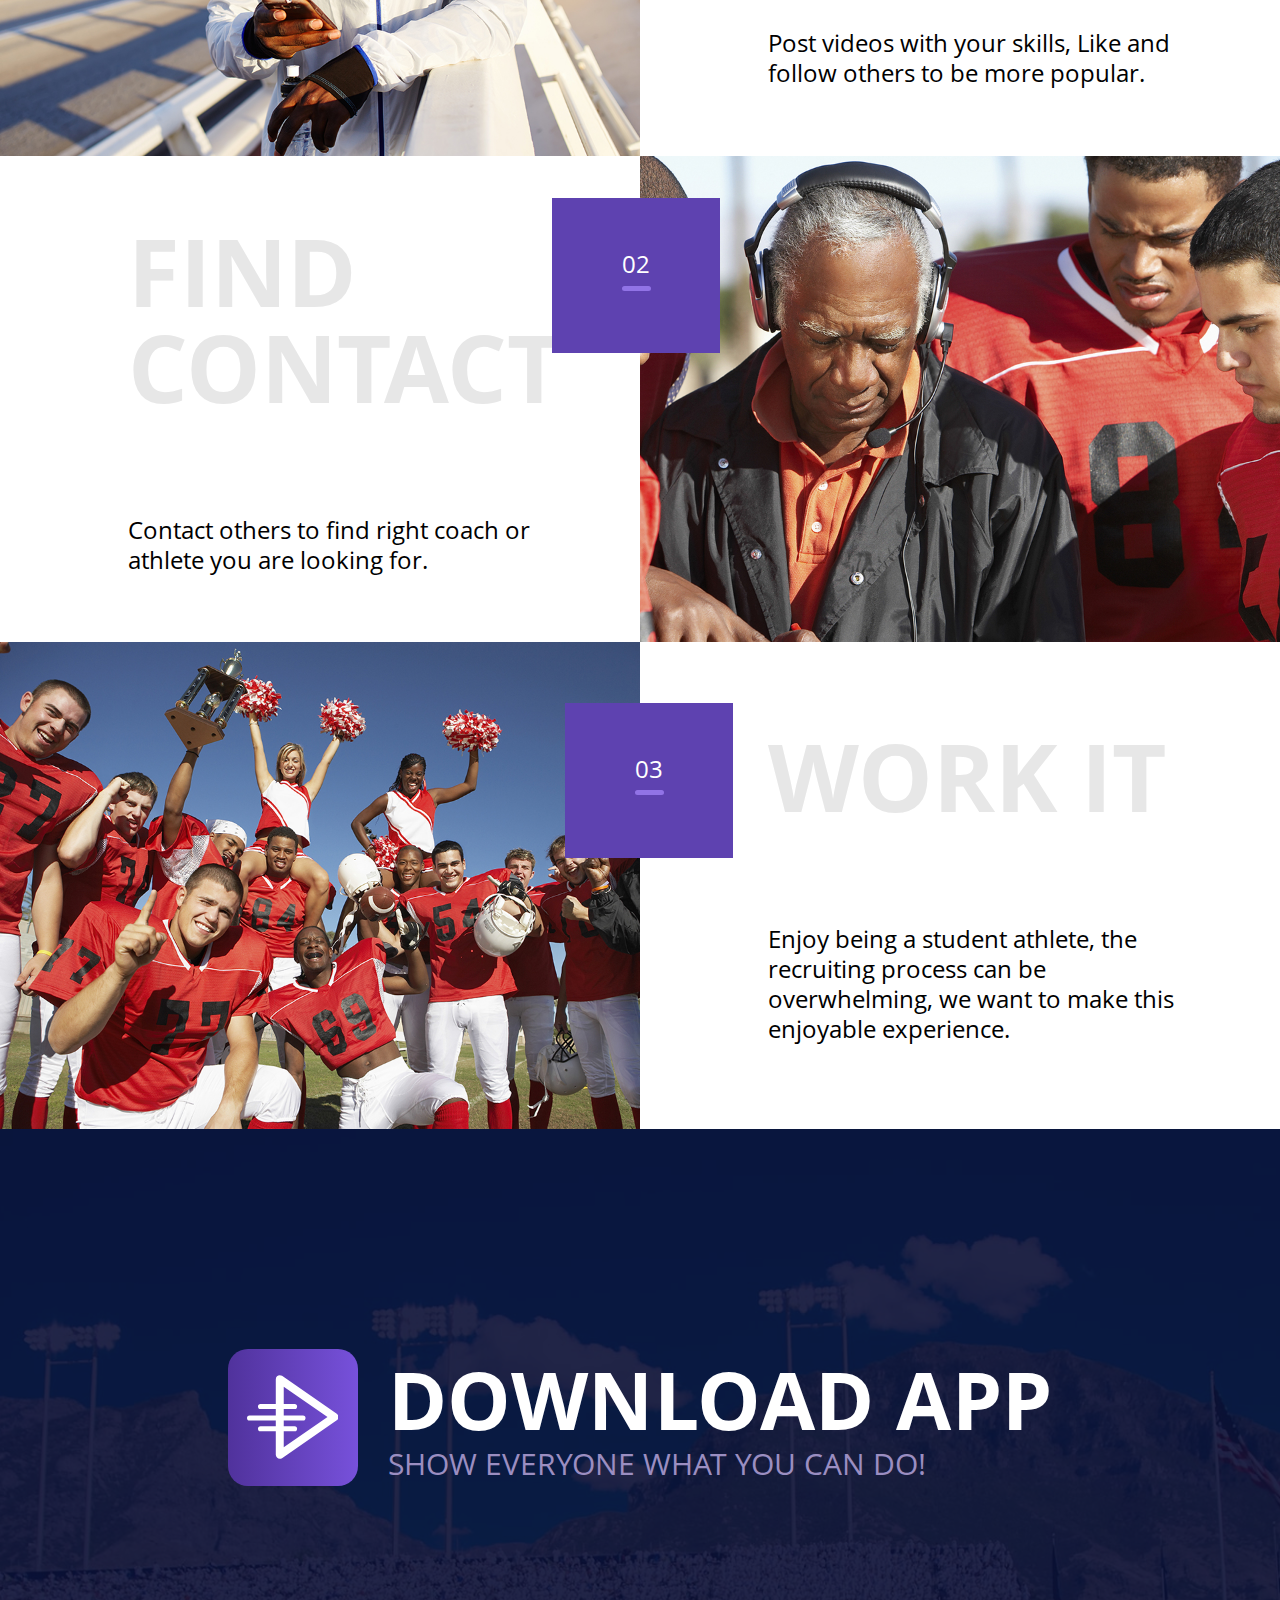
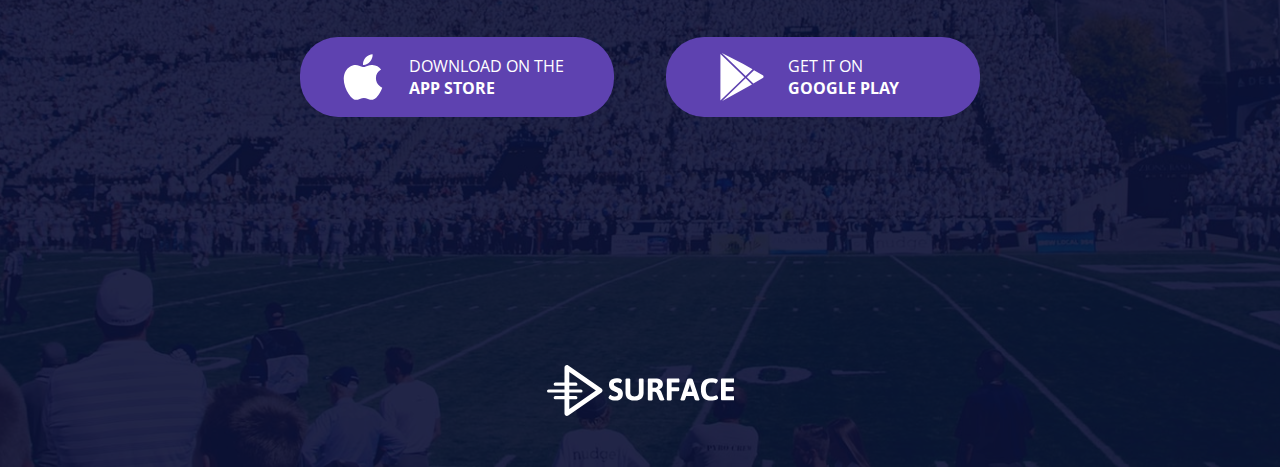
==== commit b4d07a48: "fixes" ====
--- a/index.html
+++ b/index.html
@@ -10,84 +10,123 @@
     <div class="header-container container">
         <a class="header-logo">
             <svg class="icon" viewBox="0 0 972 264" xmlns="http://www.w3.org/2000/svg">
-                <g fill-rule="evenodd">
-                    <g fill-rule="nonzero" stroke-linecap="round" stroke-linejoin="round">
-                        <path d="M115.5 36.848v190.304L253.03 132 115.5 36.848zM282.112 142.28l-172 119c-8.29 5.736-19.612-.198-19.612-10.28V13c0-10.082 11.321-16.016 19.612-10.28l172 119c7.184 4.97 7.184 15.59 0 20.56z"/>
-                        <path d="M42.5 107h107a8 8 0 1 0 0-16h-107a8 8 0 1 0 0 16zm0 70h107a8 8 0 1 0 0-16h-107a8 8 0 1 0 0 16zM8 143h168a8 8 0 1 0 0-16H8a8 8 0 1 0 0 16z"/>
-                    </g>
-                    <path d="M356.505 184.362c-7.63 0-14.335-.772-20.117-2.316-5.782-1.544-10.202-3.436-13.26-5.676-3.057-2.24-4.586-4.36-4.586-6.357 0-1.575.59-3.512 1.77-5.813 1.182-2.3 2.59-4.283 4.224-5.95 1.635-1.664 2.997-2.496 4.087-2.496.666 0 2.09.575 4.27 1.725 3.268 1.695 6.37 3.057 9.308 4.086 2.937 1.03 6.313 1.544 10.127 1.544 4.238 0 7.826-.832 10.762-2.497 2.936-1.665 4.404-4.587 4.404-8.764 0-2.423-.757-4.512-2.27-6.268-1.514-1.756-3.452-3.24-5.813-4.45-2.36-1.21-5.57-2.634-9.626-4.27l-7.175-3.087c-4.36-2.12-8.1-4.45-11.217-6.993-3.118-2.543-5.66-5.903-7.63-10.08-1.967-4.18-2.95-9.295-2.95-15.35 0-7.386 1.816-13.532 5.45-18.436 3.632-4.904 8.354-8.507 14.167-10.808 5.812-2.3 12.048-3.45 18.71-3.45 5.448 0 10.382.56 14.802 1.68 4.42 1.12 7.887 2.557 10.4 4.313 2.512 1.757 3.768 3.513 3.768 5.27 0 1.452-.47 3.314-1.407 5.584-.94 2.27-2.104 4.254-3.497 5.95-1.393 1.694-2.694 2.542-3.905 2.542-.544 0-1.513-.303-2.905-.908a51.939 51.939 0 0 0-6.767-2.225c-2.27-.575-5.04-.863-8.31-.863-5.63 0-9.536.893-11.715 2.68-2.18 1.785-3.27 3.89-3.27 6.31 0 2.786.742 5.117 2.225 6.994 1.484 1.877 3.36 3.42 5.63 4.632 2.27 1.21 5.435 2.604 9.492 4.178 6.115 2.603 11.11 5.07 14.985 7.402 3.875 2.33 7.22 5.676 10.036 10.035 2.816 4.36 4.224 9.93 4.224 16.712 0 8.295-1.74 15.092-5.222 20.39-3.482 5.297-7.962 9.127-13.442 11.488-5.48 2.362-11.398 3.542-17.755 3.542h-.002zm96.724 0c-9.81 0-18.21-1.544-25.204-4.632-6.993-3.087-12.337-7.553-16.03-13.396-3.693-5.842-5.54-12.88-5.54-21.115V74.832c0-1.756.787-3.073 2.36-3.95 1.576-.88 4.028-1.318 7.358-1.318h5.45c3.33 0 5.766.44 7.31 1.317 1.544.878 2.316 2.195 2.316 3.95v68.752c0 3.754.923 7.114 2.77 10.08 1.847 2.968 4.435 5.284 7.765 6.95 3.33 1.664 7.145 2.496 11.444 2.496 4.297 0 8.127-.832 11.487-2.497 3.36-1.665 5.98-3.98 7.856-6.948 1.877-2.967 2.816-6.327 2.816-10.08V74.832c0-1.756.77-3.073 2.315-3.95 1.544-.88 3.98-1.318 7.31-1.318h5.36c3.33 0 5.766.44 7.31 1.317 1.544.878 2.316 2.195 2.316 3.95v70.387c0 8.233-1.846 15.272-5.54 21.114-3.692 5.843-9.036 10.31-16.03 13.396-6.992 3.088-15.393 4.632-25.2 4.632l.001.002zm78.376-1.09c-6.478 0-9.717-1.695-9.717-5.085V76.377c0-2.24.513-3.86 1.543-4.86 1.03-.998 2.664-1.497 4.904-1.497h31.515c26.76 0 40.142 10.08 40.142 30.243 0 6.115-1.71 11.382-5.13 15.802-3.422 4.42-8.01 7.72-13.76 9.9v.636c1.998.848 4.102 2.665 6.312 5.45s3.98 5.933 5.313 9.445l14.257 35.51c.485 1.454.727 2.483.727 3.09 0 2.118-3.21 3.177-9.627 3.177h-6.63c-5.39 0-8.507-1.12-9.354-3.36l-12.806-31.515c-1.21-2.42-2.377-4.298-3.497-5.63-1.12-1.332-2.68-2.347-4.677-3.043-1.998-.696-4.692-1.044-8.083-1.044h-6.267v39.507c0 3.39-3.24 5.085-9.717 5.085h-5.45l.002-.001zm30.425-66.026c2.18 0 4.24-.62 6.177-1.862 1.938-1.24 3.48-2.92 4.632-5.04 1.15-2.12 1.724-4.45 1.724-6.993 0-3.753-1.226-6.735-3.678-8.945s-5.767-3.315-9.945-3.315h-14.167v26.156h15.258l-.001-.001zm68.116 66.026c-6.478 0-9.717-1.695-9.717-5.085V76.377c0-2.24.513-3.86 1.543-4.86 1.03-.998 2.664-1.497 4.904-1.497h53.947c1.696 0 2.922.635 3.678 1.907.757 1.27 1.136 3.33 1.136 6.176v4.904c0 2.846-.38 4.904-1.136 6.176-.756 1.27-1.982 1.907-3.678 1.907h-35.51v23.613h34.33c1.695 0 2.936.636 3.723 1.907.787 1.272 1.18 3.3 1.18 6.085v4.995c0 2.846-.393 4.92-1.18 6.222-.787 1.3-2.028 1.952-3.723 1.952h-34.33v42.323c0 3.39-3.24 5.085-9.718 5.085h-5.45.001zm70.205 0c-6.6 0-9.9-1.18-9.9-3.542 0-.666.213-1.634.637-2.906l35.6-103.807c.85-2.3 3.907-3.452 9.174-3.452h8.357c5.267 0 8.325 1.15 9.173 3.452l35.6 103.807c.304 1.21.455 2.18.455 2.906 0 1.21-.65 2.104-1.952 2.68-1.302.575-3.346.862-6.13.862h-7.085c-2.543 0-4.586-.257-6.13-.772-1.544-.514-2.498-1.377-2.86-2.588l-6.54-19.708h-38.054l-6.54 19.708c-.665 2.24-3.147 3.36-7.446 3.36h-6.359zm51.496-44.41l-9.173-28.7c-.545-1.453-1.014-3.118-1.408-4.995a182.088 182.088 0 0 1-1.044-5.358h-.635l-.363 1.997c-.606 3.572-1.302 6.357-2.09 8.355l-9.535 28.7h24.25l-.002.001zm97.995 45.5c-18.163 0-31.56-4.722-40.187-14.168-8.628-9.445-12.942-24.127-12.942-44.048 0-38.326 17.983-57.49 53.948-57.49 4.905 0 9.99.486 15.258 1.454 5.268.97 9.672 2.316 13.214 4.042 3.542 1.725 5.313 3.648 5.313 5.767 0 1.513-.605 3.496-1.816 5.948-1.21 2.452-2.65 4.616-4.314 6.493-1.665 1.878-3.133 2.817-4.405 2.817-.303 0-1.12-.303-2.452-.908a67.092 67.092 0 0 0-9.127-3.044c-3.18-.817-7.222-1.226-12.126-1.226-9.506 0-16.544 3.012-21.116 9.037-4.57 6.024-6.857 15.12-6.857 27.29s2.302 21.344 6.904 27.52c4.6 6.175 11.504 9.263 20.707 9.263 4.784 0 8.947-.484 12.49-1.453 3.54-.97 7.007-2.21 10.398-3.723.18-.06.726-.288 1.634-.682.91-.393 1.575-.59 1.998-.59 1.575 0 3.088.923 4.54 2.77 1.454 1.847 2.635 3.936 3.543 6.267.91 2.33 1.363 4.01 1.363 5.04 0 2.966-1.983 5.48-5.95 7.537-3.965 2.06-8.748 3.588-14.35 4.587-5.6 1-10.82 1.498-15.665 1.498l-.003.002zM907.06 183c-2.24 0-3.875-.515-4.905-1.544-1.03-1.03-1.544-2.664-1.544-4.904V76.377c0-2.24.514-3.86 1.543-4.86 1.03-.998 2.664-1.497 4.905-1.497h59.124c1.695 0 2.92.635 3.678 1.907.757 1.27 1.135 3.33 1.135 6.176v4.904c0 2.846-.378 4.904-1.135 6.176-.757 1.27-1.983 1.907-3.678 1.907h-40.688v23.43h36.328c1.696 0 2.922.637 3.678 1.91.757 1.27 1.136 3.33 1.136 6.174v4.996c0 2.845-.38 4.904-1.136 6.175-.756 1.272-1.982 1.908-3.678 1.908h-36.328v26.156h40.778c1.696 0 2.922.635 3.68 1.906.756 1.272 1.134 3.3 1.134 6.085v5.087c0 2.846-.378 4.904-1.135 6.176-.756 1.27-1.982 1.907-3.678 1.907H907.06z" fill-rule="nonzero"/>
-                </g>
+                <path d="M115.5 36.848v190.304L253.03 132 115.5 36.848zM282.112 142.28l-172 119c-8.29 5.736-19.612-.198-19.612-10.28V13c0-10.082 11.321-16.016 19.612-10.28l172 119c7.184 4.97 7.184 15.59 0 20.56z"/>
+                <path d="M42.5 107h107a8 8 0 1 0 0-16h-107a8 8 0 1 0 0 16zm0 70h107a8 8 0 1 0 0-16h-107a8 8 0 1 0 0 16zM8 143h168a8 8 0 1 0 0-16H8a8 8 0 1 0 0 16z"/>
+                <path d="M356.505 184.362c-7.63 0-14.335-.772-20.117-2.316-5.782-1.544-10.202-3.436-13.26-5.676-3.057-2.24-4.586-4.36-4.586-6.357 0-1.575.59-3.512 1.77-5.813 1.182-2.3 2.59-4.283 4.224-5.95 1.635-1.664 2.997-2.496 4.087-2.496.666 0 2.09.575 4.27 1.725 3.268 1.695 6.37 3.057 9.308 4.086 2.937 1.03 6.313 1.544 10.127 1.544 4.238 0 7.826-.832 10.762-2.497 2.936-1.665 4.404-4.587 4.404-8.764 0-2.423-.757-4.512-2.27-6.268-1.514-1.756-3.452-3.24-5.813-4.45-2.36-1.21-5.57-2.634-9.626-4.27l-7.175-3.087c-4.36-2.12-8.1-4.45-11.217-6.993-3.118-2.543-5.66-5.903-7.63-10.08-1.967-4.18-2.95-9.295-2.95-15.35 0-7.386 1.816-13.532 5.45-18.436 3.632-4.904 8.354-8.507 14.167-10.808 5.812-2.3 12.048-3.45 18.71-3.45 5.448 0 10.382.56 14.802 1.68 4.42 1.12 7.887 2.557 10.4 4.313 2.512 1.757 3.768 3.513 3.768 5.27 0 1.452-.47 3.314-1.407 5.584-.94 2.27-2.104 4.254-3.497 5.95-1.393 1.694-2.694 2.542-3.905 2.542-.544 0-1.513-.303-2.905-.908a51.939 51.939 0 0 0-6.767-2.225c-2.27-.575-5.04-.863-8.31-.863-5.63 0-9.536.893-11.715 2.68-2.18 1.785-3.27 3.89-3.27 6.31 0 2.786.742 5.117 2.225 6.994 1.484 1.877 3.36 3.42 5.63 4.632 2.27 1.21 5.435 2.604 9.492 4.178 6.115 2.603 11.11 5.07 14.985 7.402 3.875 2.33 7.22 5.676 10.036 10.035 2.816 4.36 4.224 9.93 4.224 16.712 0 8.295-1.74 15.092-5.222 20.39-3.482 5.297-7.962 9.127-13.442 11.488-5.48 2.362-11.398 3.542-17.755 3.542h-.002zm96.724 0c-9.81 0-18.21-1.544-25.204-4.632-6.993-3.087-12.337-7.553-16.03-13.396-3.693-5.842-5.54-12.88-5.54-21.115V74.832c0-1.756.787-3.073 2.36-3.95 1.576-.88 4.028-1.318 7.358-1.318h5.45c3.33 0 5.766.44 7.31 1.317 1.544.878 2.316 2.195 2.316 3.95v68.752c0 3.754.923 7.114 2.77 10.08 1.847 2.968 4.435 5.284 7.765 6.95 3.33 1.664 7.145 2.496 11.444 2.496 4.297 0 8.127-.832 11.487-2.497 3.36-1.665 5.98-3.98 7.856-6.948 1.877-2.967 2.816-6.327 2.816-10.08V74.832c0-1.756.77-3.073 2.315-3.95 1.544-.88 3.98-1.318 7.31-1.318h5.36c3.33 0 5.766.44 7.31 1.317 1.544.878 2.316 2.195 2.316 3.95v70.387c0 8.233-1.846 15.272-5.54 21.114-3.692 5.843-9.036 10.31-16.03 13.396-6.992 3.088-15.393 4.632-25.2 4.632l.001.002zm78.376-1.09c-6.478 0-9.717-1.695-9.717-5.085V76.377c0-2.24.513-3.86 1.543-4.86 1.03-.998 2.664-1.497 4.904-1.497h31.515c26.76 0 40.142 10.08 40.142 30.243 0 6.115-1.71 11.382-5.13 15.802-3.422 4.42-8.01 7.72-13.76 9.9v.636c1.998.848 4.102 2.665 6.312 5.45s3.98 5.933 5.313 9.445l14.257 35.51c.485 1.454.727 2.483.727 3.09 0 2.118-3.21 3.177-9.627 3.177h-6.63c-5.39 0-8.507-1.12-9.354-3.36l-12.806-31.515c-1.21-2.42-2.377-4.298-3.497-5.63-1.12-1.332-2.68-2.347-4.677-3.043-1.998-.696-4.692-1.044-8.083-1.044h-6.267v39.507c0 3.39-3.24 5.085-9.717 5.085h-5.45l.002-.001zm30.425-66.026c2.18 0 4.24-.62 6.177-1.862 1.938-1.24 3.48-2.92 4.632-5.04 1.15-2.12 1.724-4.45 1.724-6.993 0-3.753-1.226-6.735-3.678-8.945s-5.767-3.315-9.945-3.315h-14.167v26.156h15.258l-.001-.001zm68.116 66.026c-6.478 0-9.717-1.695-9.717-5.085V76.377c0-2.24.513-3.86 1.543-4.86 1.03-.998 2.664-1.497 4.904-1.497h53.947c1.696 0 2.922.635 3.678 1.907.757 1.27 1.136 3.33 1.136 6.176v4.904c0 2.846-.38 4.904-1.136 6.176-.756 1.27-1.982 1.907-3.678 1.907h-35.51v23.613h34.33c1.695 0 2.936.636 3.723 1.907.787 1.272 1.18 3.3 1.18 6.085v4.995c0 2.846-.393 4.92-1.18 6.222-.787 1.3-2.028 1.952-3.723 1.952h-34.33v42.323c0 3.39-3.24 5.085-9.718 5.085h-5.45.001zm70.205 0c-6.6 0-9.9-1.18-9.9-3.542 0-.666.213-1.634.637-2.906l35.6-103.807c.85-2.3 3.907-3.452 9.174-3.452h8.357c5.267 0 8.325 1.15 9.173 3.452l35.6 103.807c.304 1.21.455 2.18.455 2.906 0 1.21-.65 2.104-1.952 2.68-1.302.575-3.346.862-6.13.862h-7.085c-2.543 0-4.586-.257-6.13-.772-1.544-.514-2.498-1.377-2.86-2.588l-6.54-19.708h-38.054l-6.54 19.708c-.665 2.24-3.147 3.36-7.446 3.36h-6.359zm51.496-44.41l-9.173-28.7c-.545-1.453-1.014-3.118-1.408-4.995a182.088 182.088 0 0 1-1.044-5.358h-.635l-.363 1.997c-.606 3.572-1.302 6.357-2.09 8.355l-9.535 28.7h24.25l-.002.001zm97.995 45.5c-18.163 0-31.56-4.722-40.187-14.168-8.628-9.445-12.942-24.127-12.942-44.048 0-38.326 17.983-57.49 53.948-57.49 4.905 0 9.99.486 15.258 1.454 5.268.97 9.672 2.316 13.214 4.042 3.542 1.725 5.313 3.648 5.313 5.767 0 1.513-.605 3.496-1.816 5.948-1.21 2.452-2.65 4.616-4.314 6.493-1.665 1.878-3.133 2.817-4.405 2.817-.303 0-1.12-.303-2.452-.908a67.092 67.092 0 0 0-9.127-3.044c-3.18-.817-7.222-1.226-12.126-1.226-9.506 0-16.544 3.012-21.116 9.037-4.57 6.024-6.857 15.12-6.857 27.29s2.302 21.344 6.904 27.52c4.6 6.175 11.504 9.263 20.707 9.263 4.784 0 8.947-.484 12.49-1.453 3.54-.97 7.007-2.21 10.398-3.723.18-.06.726-.288 1.634-.682.91-.393 1.575-.59 1.998-.59 1.575 0 3.088.923 4.54 2.77 1.454 1.847 2.635 3.936 3.543 6.267.91 2.33 1.363 4.01 1.363 5.04 0 2.966-1.983 5.48-5.95 7.537-3.965 2.06-8.748 3.588-14.35 4.587-5.6 1-10.82 1.498-15.665 1.498l-.003.002zM907.06 183c-2.24 0-3.875-.515-4.905-1.544-1.03-1.03-1.544-2.664-1.544-4.904V76.377c0-2.24.514-3.86 1.543-4.86 1.03-.998 2.664-1.497 4.905-1.497h59.124c1.695 0 2.92.635 3.678 1.907.757 1.27 1.135 3.33 1.135 6.176v4.904c0 2.846-.378 4.904-1.135 6.176-.757 1.27-1.983 1.907-3.678 1.907h-40.688v23.43h36.328c1.696 0 2.922.637 3.678 1.91.757 1.27 1.136 3.33 1.136 6.174v4.996c0 2.845-.38 4.904-1.136 6.175-.756 1.272-1.982 1.908-3.678 1.908h-36.328v26.156h40.778c1.696 0 2.922.635 3.68 1.906.756 1.272 1.134 3.3 1.134 6.085v5.087c0 2.846-.378 4.904-1.135 6.176-.756 1.27-1.982 1.907-3.678 1.907H907.06z" fill-rule="nonzero"/>
             </svg>
         </a>
+        <h1 class="main-title">Surface</h1>
         <div class="header-slogan">
-            <span class="title">Be recruited</span>
-            <span class="subtitle">Play college sports</span>
+            <span class="first-line">Be recruited</span>
+            <span class="second-line">Play college sports</span>
         </div>
         <div class="header-buttons">
-            <a class="app-button" href="#">
+            <a class="market-button" href="#">
                 <svg class="icon" xmlns="http://www.w3.org/2000/svg" viewBox="0 0 170 170">
                     <path d="M150.37 130.25c-2.45 5.66-5.35 10.87-8.71 15.66-4.58 6.53-8.33 11.05-11.22 13.56-4.48 4.12-9.28 6.23-14.42 6.35-3.69 0-8.14-1.05-13.32-3.18-5.197-2.12-9.973-3.17-14.34-3.17-4.58 0-9.492 1.05-14.746 3.17-5.262 2.13-9.5 3.24-12.742 3.35-4.93.21-9.842-1.96-14.746-6.52-3.13-2.73-7.045-7.41-11.735-14.04-5.03-7.08-9.168-15.29-12.41-24.65-3.47-10.11-5.21-19.9-5.21-29.378 0-10.857 2.346-20.22 7.045-28.068C27.508 57.03 32.42 52.06 38.57 48.41s12.793-5.51 19.948-5.63c3.915 0 9.05 1.21 15.43 3.59 6.36 2.39 10.446 3.6 12.237 3.6 1.34 0 5.877-1.416 13.57-4.24 7.275-2.617 13.415-3.7 18.445-3.274 13.63 1.1 23.87 6.473 30.68 16.153-12.19 7.385-18.22 17.73-18.1 31 .11 10.338 3.86 18.94 11.23 25.77 3.34 3.17 7.07 5.62 11.22 7.36-.9 2.61-1.85 5.11-2.86 7.51zM119.11 7.24c0 8.102-2.96 15.667-8.86 22.67-7.12 8.323-15.732 13.133-25.07 12.374-.12-.972-.19-1.995-.19-3.07 0-7.778 3.387-16.102 9.4-22.908 3.002-3.446 6.82-6.31 11.45-8.597 4.62-2.253 8.99-3.498 13.1-3.71.12 1.082.17 2.165.17 3.24z"/>
                 </svg>
 
-                <span class="title">download on the
-                        <span class="type">app store</span>
-                </span>
-            </a>
-            <a class="app-button" href="#">
+                <span class="motivation-text">download on the
+                        <span class="market">app store</span>
+                </span>
+            </a>
+            <a class="market-button" href="#">
                 <svg class="icon android-icon" xmlns="http://www.w3.org/2000/svg" viewBox="0 0 505.499 505.499">
                     <path d="M471.497 234.466l-92.082-53.135-75.733 73.208 69.215 66.907 98.6-56.91c5.43-3.133 8.677-8.756 8.677-15.03 0-6.275-3.245-11.898-8.677-15.04zM363.785 172.3l-101.332-58.497L40.375 0l250.828 242.47M44.063 505.5l218.77-120.512 94.435-54.515-66.065-63.87M25.56 9.815l-.236 489.67L278.72 254.534"/>
                 </svg>
 
-                <span class="title">get it on
-                        <span class="type">google play</span>
+                <span class="motivation-text">get it on
+                        <span class="market">google play</span>
                 </span>
             </a>
         </div>
     </div>
 </header>
-<section class="content-section athletes">
-    <div class="section-block">
-        <div class="container athletes-container">
-            <h2 class="section-title">Athlets</h2>
-            <h3 class="section-subtitle"><span class="number"></span><span class="caption">Connection</span></h3>
-            <p>Connect with coaches directly, you can ping coaches to view profile.</p>
-        </div>
-    </div>
-    <div class="section-block background-light">
-        <div class="container">
-            <h3 class="section-subtitle"><span class="number"></span><span class="caption">Collaboration</span></h3>
-            <p>Work with other student athletes to  increase visability. When you share and like other players videos it will increase your visability as a player. This is the team work aspect to Surface 1.</p>
-        </div>
-    </div>
-    <div class="section-block background-medium">
-        <div class="container">
-            <h3 class="section-subtitle"><span class="number"></span><span class="caption">Growth</span></h3>
-            <p>Resources and tools for you to&nbsp;get&nbsp;better as a student Athelte. Access to&nbsp;training classes, tutor sessions, etc</p>
+<section class="content athletes">
+    <div class="section-heading">
+        <div class="container">
+            <div class="section-container athletes-heading-container">
+                <h2 class="section-main-title">Athlets</h2>
+            </div>
+        </div>
+    </div>
+    <div class="section">
+        <div class="container">
+            <div class="section-container">
+                <div class="section-title">
+                    <span class="number">01</span>
+                    <h3 class="title">Connection</h3>
+                </div>
+                <p>Connect with coaches directly, you can ping coaches to view profile.</p>
+            </div>
+        </div>
+    </div>
+    <div class="section section-bg-light">
+        <div class="container">
+            <div class="section-container">
+                <div class="section-title">
+                    <span class="number">02</span>
+                    <h3 class="title">Collaboration</h3>
+                </div>
+                <p>Work with other student athletes to  increase visability. When you share and like other players videos it will increase your visability as a player. This is the team work aspect to Surface 1.</p>
+            </div>
+        </div>
+    </div>
+    <div class="section section-bg-medium">
+        <div class="container">
+            <div class="section-container">
+                <div class="section-title">
+                    <span class="number">03</span>
+                    <h3 class="title">Growth</h3>
+                </div>
+                <p>Resources and tools for you to&nbsp;get&nbsp;better as a student Athelte. Access to&nbsp;training classes, tutor sessions, etc</p>
+            </div>
         </div>
     </div>
 </section>
-<section class="content-section players">
-    <div class="section-block">
-        <div class="container players-container">
-            <h2 class="section-title">Players</h2>
-            <h3 class="section-subtitle"><span class="number"></span><span class="caption">Connection</span></h3>
-            <p>Connect with talented athlete directly, you can watch their skills through video showreels directly from Surface 1.</p>
-        </div>
-    </div>
-    <div class="section-block background-light">
-        <div class="container">
-            <h3 class="section-subtitle"><span class="number"></span><span class="caption">Collaboration</span></h3>
-            <p>Work with recruiter to increase your chances of finding talented
-                athlete.</p>
-        </div>
-    </div>
-    <div class="section-block background-dark">
-        <div class="container">
-            <h3 class="section-subtitle"><span class="number"></span><span class="caption">Growth</span></h3>
-            <p>Save your time, recruit proper athlets for your team.</p>
+<section class="content players">
+    <div class="section-heading">
+        <div class="container">
+            <div class="section-container players-heading-container">
+                <h2 class="section-main-title">Players</h2>
+            </div>
+        </div>
+    </div>
+    <div class="section">
+        <div class="container">
+            <div class="section-container">
+                <div class="section-title">
+                    <span class="number">01</span>
+                    <h3 class="title">Connection</h3>
+                </div>
+                <p>Connect with talented athlete directly, you can watch their skills through video showreels directly from Surface 1.</p></div>
+        </div>
+    </div>
+    <div class="section section-bg-light">
+        <div class="container">
+            <div class="section-container">
+                <div class="section-title">
+                    <span class="number">02</span>
+                    <h3 class="title">Collaboration</h3>
+                </div>
+                <p>Work with recruiter to increase your chances of finding talented athlete.</p>
+            </div>
+        </div>
+    </div>
+    <div class="section section-bg-dark">
+        <div class="container">
+            <div class="section-container">
+                <div class="section-title">
+                    <span class="number">03</span>
+                    <h3 class="title">Growth</h3>
+                </div>
+                <p>Save your time, recruit proper athlets for your team.</p>
+            </div>
         </div>
     </div>
 </section>
+
+
 <section class="steps">
     <div class="step">
         <picture class="step-picture">
@@ -97,7 +136,10 @@
             <img class="picture-src" src="images/be-active_960.jpg" alt="be active">
         </picture>
         <div class="step-content">
-            <h3 class="step-title"><span class="title-number"><span class="number"></span></span>Be active</h3>
+            <div class="step-title">
+                <span class="title-number"><span class="number">01</span></span>
+                <h3 class="title">Be active</h3>
+            </div>
             <p>Post videos with your skills, Like and follow others to be more popular.</p>
         </div>
     </div>
@@ -109,7 +151,10 @@
             <img class="picture-src" src="images/find-contact.jpg" alt="find contact">
         </picture>
         <div class="step-content">
-            <h3 class="step-title"><span class="title-number"><span class="number"></span></span>Find contact</h3>
+            <div class="step-title">
+                <span class="title-number"><span class="number">02</span></span>
+                <h3 class="title">Find contact</h3>
+            </div>
             <p>Contact others to find right coach or athlete you are looking for. </p>
         </div>
     </div>
@@ -121,7 +166,10 @@
             <img class="picture-src" src="images/work-it_960.jpg" alt="work-it">
         </picture>
         <div class="step-content">
-            <h3 class="step-title"><span class="title-number"><span class="number"></span></span>Work it</h3>
+            <div class="step-title">
+                <span class="title-number"><span class="number">03</span></span>
+                <h3 class="title">Work it</h3>
+            </div>
             <p>Enjoy being a student athlete, the recruiting process can be overwhelming, we want to make this enjoyable experience. </p>
         </div>
     </div>
@@ -131,46 +179,40 @@
         <div class="download-app">
             <div class="download-logo">
                 <svg class="icon" viewBox="0 0 288 264" xmlns="http://www.w3.org/2000/svg">
-                    <g fill-rule="evenodd">
-                        <path d="M115.5 36.848v190.304L253.03 132 115.5 36.848zM282.112 142.28l-172 119c-8.29 5.736-19.612-.198-19.612-10.28V13c0-10.082 11.321-16.016 19.612-10.28l172 119c7.184 4.97 7.184 15.59 0 20.56z" fill-rule="nonzero"/>
-                        <path d="M42.5 107h107a8 8 0 1 0 0-16h-107a8 8 0 1 0 0 16zm0 70h107a8 8 0 1 0 0-16h-107a8 8 0 1 0 0 16zM8 143h168a8 8 0 1 0 0-16H8a8 8 0 1 0 0 16z" fill-rule="nonzero" stroke-linecap="round" stroke-linejoin="round"/>
-                    </g>
+                    <path d="M115.5 36.848v190.304L253.03 132 115.5 36.848zM282.112 142.28l-172 119c-8.29 5.736-19.612-.198-19.612-10.28V13c0-10.082 11.321-16.016 19.612-10.28l172 119c7.184 4.97 7.184 15.59 0 20.56z" fill-rule="nonzero"/>
+                    <path d="M42.5 107h107a8 8 0 1 0 0-16h-107a8 8 0 1 0 0 16zm0 70h107a8 8 0 1 0 0-16h-107a8 8 0 1 0 0 16zM8 143h168a8 8 0 1 0 0-16H8a8 8 0 1 0 0 16z" fill-rule="nonzero" stroke-linecap="round" stroke-linejoin="round"/>
                 </svg>
             </div>
             <div class="footer-slogan">
-                <span class="title">Download app</span>
-                <span class="subtitle">Show everyone what you can do!</span>
+                <span class="motivation-text">Download app</span>
+                <span class="hint">Show everyone what you can do!</span>
             </div>
         </div>
         <div class="footer-buttons">
-            <a class="app-button" href="#">
+            <a class="market-button" href="#">
                 <svg class="icon" xmlns="http://www.w3.org/2000/svg" viewBox="0 0 170 170">
                     <path d="M150.37 130.25c-2.45 5.66-5.35 10.87-8.71 15.66-4.58 6.53-8.33 11.05-11.22 13.56-4.48 4.12-9.28 6.23-14.42 6.35-3.69 0-8.14-1.05-13.32-3.18-5.197-2.12-9.973-3.17-14.34-3.17-4.58 0-9.492 1.05-14.746 3.17-5.262 2.13-9.5 3.24-12.742 3.35-4.93.21-9.842-1.96-14.746-6.52-3.13-2.73-7.045-7.41-11.735-14.04-5.03-7.08-9.168-15.29-12.41-24.65-3.47-10.11-5.21-19.9-5.21-29.378 0-10.857 2.346-20.22 7.045-28.068C27.508 57.03 32.42 52.06 38.57 48.41s12.793-5.51 19.948-5.63c3.915 0 9.05 1.21 15.43 3.59 6.36 2.39 10.446 3.6 12.237 3.6 1.34 0 5.877-1.416 13.57-4.24 7.275-2.617 13.415-3.7 18.445-3.274 13.63 1.1 23.87 6.473 30.68 16.153-12.19 7.385-18.22 17.73-18.1 31 .11 10.338 3.86 18.94 11.23 25.77 3.34 3.17 7.07 5.62 11.22 7.36-.9 2.61-1.85 5.11-2.86 7.51zM119.11 7.24c0 8.102-2.96 15.667-8.86 22.67-7.12 8.323-15.732 13.133-25.07 12.374-.12-.972-.19-1.995-.19-3.07 0-7.778 3.387-16.102 9.4-22.908 3.002-3.446 6.82-6.31 11.45-8.597 4.62-2.253 8.99-3.498 13.1-3.71.12 1.082.17 2.165.17 3.24z"/>
                 </svg>
 
-                <span class="title">download on the
-                            <span class="type">app store</span>
-                    </span>
-            </a>
-            <a class="app-button" href="#">
+                <span class="motivation-text">download on the
+                        <span class="market">app store</span>
+                </span>
+            </a>
+            <a class="market-button" href="#">
                 <svg class="icon android-icon" xmlns="http://www.w3.org/2000/svg" viewBox="0 0 505.499 505.499">
                     <path d="M471.497 234.466l-92.082-53.135-75.733 73.208 69.215 66.907 98.6-56.91c5.43-3.133 8.677-8.756 8.677-15.03 0-6.275-3.245-11.898-8.677-15.04zM363.785 172.3l-101.332-58.497L40.375 0l250.828 242.47M44.063 505.5l218.77-120.512 94.435-54.515-66.065-63.87M25.56 9.815l-.236 489.67L278.72 254.534"/>
                 </svg>
 
-                <span class="title">get it on
-                            <span class="type">google play</span>
-                    </span>
+                <span class="motivation-text">get it on
+                        <span class="market">google play</span>
+                </span>
             </a>
         </div>
         <a class="footer-logo">
             <svg class="icon" viewBox="0 0 972 264" xmlns="http://www.w3.org/2000/svg">
-                <g fill-rule="evenodd">
-                    <g fill-rule="nonzero" stroke-linecap="round" stroke-linejoin="round">
-                        <path d="M115.5 36.848v190.304L253.03 132 115.5 36.848zM282.112 142.28l-172 119c-8.29 5.736-19.612-.198-19.612-10.28V13c0-10.082 11.321-16.016 19.612-10.28l172 119c7.184 4.97 7.184 15.59 0 20.56z"/>
-                        <path d="M42.5 107h107a8 8 0 1 0 0-16h-107a8 8 0 1 0 0 16zm0 70h107a8 8 0 1 0 0-16h-107a8 8 0 1 0 0 16zM8 143h168a8 8 0 1 0 0-16H8a8 8 0 1 0 0 16z"/>
-                    </g>
-                    <path d="M356.505 184.362c-7.63 0-14.335-.772-20.117-2.316-5.782-1.544-10.202-3.436-13.26-5.676-3.057-2.24-4.586-4.36-4.586-6.357 0-1.575.59-3.512 1.77-5.813 1.182-2.3 2.59-4.283 4.224-5.95 1.635-1.664 2.997-2.496 4.087-2.496.666 0 2.09.575 4.27 1.725 3.268 1.695 6.37 3.057 9.308 4.086 2.937 1.03 6.313 1.544 10.127 1.544 4.238 0 7.826-.832 10.762-2.497 2.936-1.665 4.404-4.587 4.404-8.764 0-2.423-.757-4.512-2.27-6.268-1.514-1.756-3.452-3.24-5.813-4.45-2.36-1.21-5.57-2.634-9.626-4.27l-7.175-3.087c-4.36-2.12-8.1-4.45-11.217-6.993-3.118-2.543-5.66-5.903-7.63-10.08-1.967-4.18-2.95-9.295-2.95-15.35 0-7.386 1.816-13.532 5.45-18.436 3.632-4.904 8.354-8.507 14.167-10.808 5.812-2.3 12.048-3.45 18.71-3.45 5.448 0 10.382.56 14.802 1.68 4.42 1.12 7.887 2.557 10.4 4.313 2.512 1.757 3.768 3.513 3.768 5.27 0 1.452-.47 3.314-1.407 5.584-.94 2.27-2.104 4.254-3.497 5.95-1.393 1.694-2.694 2.542-3.905 2.542-.544 0-1.513-.303-2.905-.908a51.939 51.939 0 0 0-6.767-2.225c-2.27-.575-5.04-.863-8.31-.863-5.63 0-9.536.893-11.715 2.68-2.18 1.785-3.27 3.89-3.27 6.31 0 2.786.742 5.117 2.225 6.994 1.484 1.877 3.36 3.42 5.63 4.632 2.27 1.21 5.435 2.604 9.492 4.178 6.115 2.603 11.11 5.07 14.985 7.402 3.875 2.33 7.22 5.676 10.036 10.035 2.816 4.36 4.224 9.93 4.224 16.712 0 8.295-1.74 15.092-5.222 20.39-3.482 5.297-7.962 9.127-13.442 11.488-5.48 2.362-11.398 3.542-17.755 3.542h-.002zm96.724 0c-9.81 0-18.21-1.544-25.204-4.632-6.993-3.087-12.337-7.553-16.03-13.396-3.693-5.842-5.54-12.88-5.54-21.115V74.832c0-1.756.787-3.073 2.36-3.95 1.576-.88 4.028-1.318 7.358-1.318h5.45c3.33 0 5.766.44 7.31 1.317 1.544.878 2.316 2.195 2.316 3.95v68.752c0 3.754.923 7.114 2.77 10.08 1.847 2.968 4.435 5.284 7.765 6.95 3.33 1.664 7.145 2.496 11.444 2.496 4.297 0 8.127-.832 11.487-2.497 3.36-1.665 5.98-3.98 7.856-6.948 1.877-2.967 2.816-6.327 2.816-10.08V74.832c0-1.756.77-3.073 2.315-3.95 1.544-.88 3.98-1.318 7.31-1.318h5.36c3.33 0 5.766.44 7.31 1.317 1.544.878 2.316 2.195 2.316 3.95v70.387c0 8.233-1.846 15.272-5.54 21.114-3.692 5.843-9.036 10.31-16.03 13.396-6.992 3.088-15.393 4.632-25.2 4.632l.001.002zm78.376-1.09c-6.478 0-9.717-1.695-9.717-5.085V76.377c0-2.24.513-3.86 1.543-4.86 1.03-.998 2.664-1.497 4.904-1.497h31.515c26.76 0 40.142 10.08 40.142 30.243 0 6.115-1.71 11.382-5.13 15.802-3.422 4.42-8.01 7.72-13.76 9.9v.636c1.998.848 4.102 2.665 6.312 5.45s3.98 5.933 5.313 9.445l14.257 35.51c.485 1.454.727 2.483.727 3.09 0 2.118-3.21 3.177-9.627 3.177h-6.63c-5.39 0-8.507-1.12-9.354-3.36l-12.806-31.515c-1.21-2.42-2.377-4.298-3.497-5.63-1.12-1.332-2.68-2.347-4.677-3.043-1.998-.696-4.692-1.044-8.083-1.044h-6.267v39.507c0 3.39-3.24 5.085-9.717 5.085h-5.45l.002-.001zm30.425-66.026c2.18 0 4.24-.62 6.177-1.862 1.938-1.24 3.48-2.92 4.632-5.04 1.15-2.12 1.724-4.45 1.724-6.993 0-3.753-1.226-6.735-3.678-8.945s-5.767-3.315-9.945-3.315h-14.167v26.156h15.258l-.001-.001zm68.116 66.026c-6.478 0-9.717-1.695-9.717-5.085V76.377c0-2.24.513-3.86 1.543-4.86 1.03-.998 2.664-1.497 4.904-1.497h53.947c1.696 0 2.922.635 3.678 1.907.757 1.27 1.136 3.33 1.136 6.176v4.904c0 2.846-.38 4.904-1.136 6.176-.756 1.27-1.982 1.907-3.678 1.907h-35.51v23.613h34.33c1.695 0 2.936.636 3.723 1.907.787 1.272 1.18 3.3 1.18 6.085v4.995c0 2.846-.393 4.92-1.18 6.222-.787 1.3-2.028 1.952-3.723 1.952h-34.33v42.323c0 3.39-3.24 5.085-9.718 5.085h-5.45.001zm70.205 0c-6.6 0-9.9-1.18-9.9-3.542 0-.666.213-1.634.637-2.906l35.6-103.807c.85-2.3 3.907-3.452 9.174-3.452h8.357c5.267 0 8.325 1.15 9.173 3.452l35.6 103.807c.304 1.21.455 2.18.455 2.906 0 1.21-.65 2.104-1.952 2.68-1.302.575-3.346.862-6.13.862h-7.085c-2.543 0-4.586-.257-6.13-.772-1.544-.514-2.498-1.377-2.86-2.588l-6.54-19.708h-38.054l-6.54 19.708c-.665 2.24-3.147 3.36-7.446 3.36h-6.359zm51.496-44.41l-9.173-28.7c-.545-1.453-1.014-3.118-1.408-4.995a182.088 182.088 0 0 1-1.044-5.358h-.635l-.363 1.997c-.606 3.572-1.302 6.357-2.09 8.355l-9.535 28.7h24.25l-.002.001zm97.995 45.5c-18.163 0-31.56-4.722-40.187-14.168-8.628-9.445-12.942-24.127-12.942-44.048 0-38.326 17.983-57.49 53.948-57.49 4.905 0 9.99.486 15.258 1.454 5.268.97 9.672 2.316 13.214 4.042 3.542 1.725 5.313 3.648 5.313 5.767 0 1.513-.605 3.496-1.816 5.948-1.21 2.452-2.65 4.616-4.314 6.493-1.665 1.878-3.133 2.817-4.405 2.817-.303 0-1.12-.303-2.452-.908a67.092 67.092 0 0 0-9.127-3.044c-3.18-.817-7.222-1.226-12.126-1.226-9.506 0-16.544 3.012-21.116 9.037-4.57 6.024-6.857 15.12-6.857 27.29s2.302 21.344 6.904 27.52c4.6 6.175 11.504 9.263 20.707 9.263 4.784 0 8.947-.484 12.49-1.453 3.54-.97 7.007-2.21 10.398-3.723.18-.06.726-.288 1.634-.682.91-.393 1.575-.59 1.998-.59 1.575 0 3.088.923 4.54 2.77 1.454 1.847 2.635 3.936 3.543 6.267.91 2.33 1.363 4.01 1.363 5.04 0 2.966-1.983 5.48-5.95 7.537-3.965 2.06-8.748 3.588-14.35 4.587-5.6 1-10.82 1.498-15.665 1.498l-.003.002zM907.06 183c-2.24 0-3.875-.515-4.905-1.544-1.03-1.03-1.544-2.664-1.544-4.904V76.377c0-2.24.514-3.86 1.543-4.86 1.03-.998 2.664-1.497 4.905-1.497h59.124c1.695 0 2.92.635 3.678 1.907.757 1.27 1.135 3.33 1.135 6.176v4.904c0 2.846-.378 4.904-1.135 6.176-.757 1.27-1.983 1.907-3.678 1.907h-40.688v23.43h36.328c1.696 0 2.922.637 3.678 1.91.757 1.27 1.136 3.33 1.136 6.174v4.996c0 2.845-.38 4.904-1.136 6.175-.756 1.272-1.982 1.908-3.678 1.908h-36.328v26.156h40.778c1.696 0 2.922.635 3.68 1.906.756 1.272 1.134 3.3 1.134 6.085v5.087c0 2.846-.378 4.904-1.135 6.176-.756 1.27-1.982 1.907-3.678 1.907H907.06z" fill-rule="nonzero"/>
-                </g>
+                <path d="M115.5 36.848v190.304L253.03 132 115.5 36.848zM282.112 142.28l-172 119c-8.29 5.736-19.612-.198-19.612-10.28V13c0-10.082 11.321-16.016 19.612-10.28l172 119c7.184 4.97 7.184 15.59 0 20.56z"/>
+                <path d="M42.5 107h107a8 8 0 1 0 0-16h-107a8 8 0 1 0 0 16zm0 70h107a8 8 0 1 0 0-16h-107a8 8 0 1 0 0 16zM8 143h168a8 8 0 1 0 0-16H8a8 8 0 1 0 0 16z"/>
+                <path d="M356.505 184.362c-7.63 0-14.335-.772-20.117-2.316-5.782-1.544-10.202-3.436-13.26-5.676-3.057-2.24-4.586-4.36-4.586-6.357 0-1.575.59-3.512 1.77-5.813 1.182-2.3 2.59-4.283 4.224-5.95 1.635-1.664 2.997-2.496 4.087-2.496.666 0 2.09.575 4.27 1.725 3.268 1.695 6.37 3.057 9.308 4.086 2.937 1.03 6.313 1.544 10.127 1.544 4.238 0 7.826-.832 10.762-2.497 2.936-1.665 4.404-4.587 4.404-8.764 0-2.423-.757-4.512-2.27-6.268-1.514-1.756-3.452-3.24-5.813-4.45-2.36-1.21-5.57-2.634-9.626-4.27l-7.175-3.087c-4.36-2.12-8.1-4.45-11.217-6.993-3.118-2.543-5.66-5.903-7.63-10.08-1.967-4.18-2.95-9.295-2.95-15.35 0-7.386 1.816-13.532 5.45-18.436 3.632-4.904 8.354-8.507 14.167-10.808 5.812-2.3 12.048-3.45 18.71-3.45 5.448 0 10.382.56 14.802 1.68 4.42 1.12 7.887 2.557 10.4 4.313 2.512 1.757 3.768 3.513 3.768 5.27 0 1.452-.47 3.314-1.407 5.584-.94 2.27-2.104 4.254-3.497 5.95-1.393 1.694-2.694 2.542-3.905 2.542-.544 0-1.513-.303-2.905-.908a51.939 51.939 0 0 0-6.767-2.225c-2.27-.575-5.04-.863-8.31-.863-5.63 0-9.536.893-11.715 2.68-2.18 1.785-3.27 3.89-3.27 6.31 0 2.786.742 5.117 2.225 6.994 1.484 1.877 3.36 3.42 5.63 4.632 2.27 1.21 5.435 2.604 9.492 4.178 6.115 2.603 11.11 5.07 14.985 7.402 3.875 2.33 7.22 5.676 10.036 10.035 2.816 4.36 4.224 9.93 4.224 16.712 0 8.295-1.74 15.092-5.222 20.39-3.482 5.297-7.962 9.127-13.442 11.488-5.48 2.362-11.398 3.542-17.755 3.542h-.002zm96.724 0c-9.81 0-18.21-1.544-25.204-4.632-6.993-3.087-12.337-7.553-16.03-13.396-3.693-5.842-5.54-12.88-5.54-21.115V74.832c0-1.756.787-3.073 2.36-3.95 1.576-.88 4.028-1.318 7.358-1.318h5.45c3.33 0 5.766.44 7.31 1.317 1.544.878 2.316 2.195 2.316 3.95v68.752c0 3.754.923 7.114 2.77 10.08 1.847 2.968 4.435 5.284 7.765 6.95 3.33 1.664 7.145 2.496 11.444 2.496 4.297 0 8.127-.832 11.487-2.497 3.36-1.665 5.98-3.98 7.856-6.948 1.877-2.967 2.816-6.327 2.816-10.08V74.832c0-1.756.77-3.073 2.315-3.95 1.544-.88 3.98-1.318 7.31-1.318h5.36c3.33 0 5.766.44 7.31 1.317 1.544.878 2.316 2.195 2.316 3.95v70.387c0 8.233-1.846 15.272-5.54 21.114-3.692 5.843-9.036 10.31-16.03 13.396-6.992 3.088-15.393 4.632-25.2 4.632l.001.002zm78.376-1.09c-6.478 0-9.717-1.695-9.717-5.085V76.377c0-2.24.513-3.86 1.543-4.86 1.03-.998 2.664-1.497 4.904-1.497h31.515c26.76 0 40.142 10.08 40.142 30.243 0 6.115-1.71 11.382-5.13 15.802-3.422 4.42-8.01 7.72-13.76 9.9v.636c1.998.848 4.102 2.665 6.312 5.45s3.98 5.933 5.313 9.445l14.257 35.51c.485 1.454.727 2.483.727 3.09 0 2.118-3.21 3.177-9.627 3.177h-6.63c-5.39 0-8.507-1.12-9.354-3.36l-12.806-31.515c-1.21-2.42-2.377-4.298-3.497-5.63-1.12-1.332-2.68-2.347-4.677-3.043-1.998-.696-4.692-1.044-8.083-1.044h-6.267v39.507c0 3.39-3.24 5.085-9.717 5.085h-5.45l.002-.001zm30.425-66.026c2.18 0 4.24-.62 6.177-1.862 1.938-1.24 3.48-2.92 4.632-5.04 1.15-2.12 1.724-4.45 1.724-6.993 0-3.753-1.226-6.735-3.678-8.945s-5.767-3.315-9.945-3.315h-14.167v26.156h15.258l-.001-.001zm68.116 66.026c-6.478 0-9.717-1.695-9.717-5.085V76.377c0-2.24.513-3.86 1.543-4.86 1.03-.998 2.664-1.497 4.904-1.497h53.947c1.696 0 2.922.635 3.678 1.907.757 1.27 1.136 3.33 1.136 6.176v4.904c0 2.846-.38 4.904-1.136 6.176-.756 1.27-1.982 1.907-3.678 1.907h-35.51v23.613h34.33c1.695 0 2.936.636 3.723 1.907.787 1.272 1.18 3.3 1.18 6.085v4.995c0 2.846-.393 4.92-1.18 6.222-.787 1.3-2.028 1.952-3.723 1.952h-34.33v42.323c0 3.39-3.24 5.085-9.718 5.085h-5.45.001zm70.205 0c-6.6 0-9.9-1.18-9.9-3.542 0-.666.213-1.634.637-2.906l35.6-103.807c.85-2.3 3.907-3.452 9.174-3.452h8.357c5.267 0 8.325 1.15 9.173 3.452l35.6 103.807c.304 1.21.455 2.18.455 2.906 0 1.21-.65 2.104-1.952 2.68-1.302.575-3.346.862-6.13.862h-7.085c-2.543 0-4.586-.257-6.13-.772-1.544-.514-2.498-1.377-2.86-2.588l-6.54-19.708h-38.054l-6.54 19.708c-.665 2.24-3.147 3.36-7.446 3.36h-6.359zm51.496-44.41l-9.173-28.7c-.545-1.453-1.014-3.118-1.408-4.995a182.088 182.088 0 0 1-1.044-5.358h-.635l-.363 1.997c-.606 3.572-1.302 6.357-2.09 8.355l-9.535 28.7h24.25l-.002.001zm97.995 45.5c-18.163 0-31.56-4.722-40.187-14.168-8.628-9.445-12.942-24.127-12.942-44.048 0-38.326 17.983-57.49 53.948-57.49 4.905 0 9.99.486 15.258 1.454 5.268.97 9.672 2.316 13.214 4.042 3.542 1.725 5.313 3.648 5.313 5.767 0 1.513-.605 3.496-1.816 5.948-1.21 2.452-2.65 4.616-4.314 6.493-1.665 1.878-3.133 2.817-4.405 2.817-.303 0-1.12-.303-2.452-.908a67.092 67.092 0 0 0-9.127-3.044c-3.18-.817-7.222-1.226-12.126-1.226-9.506 0-16.544 3.012-21.116 9.037-4.57 6.024-6.857 15.12-6.857 27.29s2.302 21.344 6.904 27.52c4.6 6.175 11.504 9.263 20.707 9.263 4.784 0 8.947-.484 12.49-1.453 3.54-.97 7.007-2.21 10.398-3.723.18-.06.726-.288 1.634-.682.91-.393 1.575-.59 1.998-.59 1.575 0 3.088.923 4.54 2.77 1.454 1.847 2.635 3.936 3.543 6.267.91 2.33 1.363 4.01 1.363 5.04 0 2.966-1.983 5.48-5.95 7.537-3.965 2.06-8.748 3.588-14.35 4.587-5.6 1-10.82 1.498-15.665 1.498l-.003.002zM907.06 183c-2.24 0-3.875-.515-4.905-1.544-1.03-1.03-1.544-2.664-1.544-4.904V76.377c0-2.24.514-3.86 1.543-4.86 1.03-.998 2.664-1.497 4.905-1.497h59.124c1.695 0 2.92.635 3.678 1.907.757 1.27 1.135 3.33 1.135 6.176v4.904c0 2.846-.378 4.904-1.135 6.176-.757 1.27-1.983 1.907-3.678 1.907h-40.688v23.43h36.328c1.696 0 2.922.637 3.678 1.91.757 1.27 1.136 3.33 1.136 6.174v4.996c0 2.845-.38 4.904-1.136 6.175-.756 1.272-1.982 1.908-3.678 1.908h-36.328v26.156h40.778c1.696 0 2.922.635 3.68 1.906.756 1.272 1.134 3.3 1.134 6.085v5.087c0 2.846-.378 4.904-1.135 6.176-.756 1.27-1.982 1.907-3.678 1.907H907.06z" fill-rule="nonzero"/>
             </svg>
 
         </a>
--- a/styles/styles.css
+++ b/styles/styles.css
@@ -38,30 +38,43 @@
 
 /* LOGO */
 
-.icon path {
+.icon {
     fill: #fff;
 }
 
 @media (max-width: 767px) {
-    .header-logo, .footer-logo{
+    .header-logo, .footer-logo {
         width: 13.6rem;
     }
+
     .header-logo .icon, .footer-logo .icon {
         height: 3.6rem;
     }
 }
 
 @media (min-width: 768px) {
-    .header-logo, .footer-logo{
+    .header-logo, .footer-logo {
         width: 18.7rem;
     }
+
     .header-logo .icon, .footer-logo .icon {
         height: 5.1rem;
     }
 }
 
+.main-title {
+    visibility: hidden;
+    line-height: 0;
+    overflow: hidden;
+    margin: 0;
+}
+
 .container {
     box-sizing: border-box;
+}
+.title{
+    margin-top: 0;
+    margin-bottom: 0;
 }
 
 @media (max-width: 767px) {
@@ -95,11 +108,10 @@
     text-transform: uppercase;
     letter-spacing: .04em;
     text-align: left;
-    display: inline-block;
-}
-
-.header-slogan .title,
-.header-slogan .subtitle {
+}
+
+.header-slogan .first-line,
+.header-slogan .second-line {
     display: block;
 }
 
@@ -109,10 +121,10 @@
         margin-bottom: 8.3rem;
     }
 
-    .header-slogan .subtitle {
+    .header-slogan .second-line {
         margin-top: 1.2rem;
         margin-left: 4rem;
-        line-height: 1.2em;
+        line-height: 1.2;
     }
 }
 
@@ -123,9 +135,15 @@
         margin-bottom: 28.5rem;
     }
 
-    .header-slogan .subtitle {
+    .header-slogan .second-line {
         margin-top: -1rem;
         margin-left: 10.8rem;
+    }
+}
+
+@media (max-width: 1279px) {
+    .header-slogan {
+        display: inline-block;
     }
 }
 
@@ -135,7 +153,7 @@
         margin-bottom: 19.6rem;
     }
 
-    .header-slogan .subtitle {
+    .header-slogan .second-line {
         width: 100%;
         text-align: right;
         margin-top: -3.1rem;
@@ -144,7 +162,7 @@
 
 /* APP BUTTONS */
 
-.app-button {
+.market-button {
     background-color: #5e42b0;
     color: #ffffff;
     box-sizing: border-box;
@@ -152,15 +170,16 @@
     text-transform: uppercase;
     display: flex;
     align-items: center;
-}
-
-.app-button .type {
+    text-align: left;
+}
+
+.market-button .market {
     display: block;
     font-weight: bold;
 }
 
 @media (max-width: 767px) {
-    .app-button {
+    .market-button {
         width: 100%;
         max-width: 280px;
         padding-top: .6rem;
@@ -170,18 +189,18 @@
         font-size: .8rem;
     }
 
-    .app-button + .app-button {
+    .market-button + .market-button {
         margin-top: 1.4rem;
     }
 
-    .app-button .icon {
+    .market-button .icon {
         height: 2.4rem;
         margin-right: .6rem;
     }
 }
 
 @media (min-width: 768px) {
-    .app-button {
+    .market-button {
         font-size: 1.6rem;
         padding: 1.6rem 5rem 1.6rem 3.8rem;
         border-radius: 38px;
@@ -189,7 +208,7 @@
         justify-content: center;
     }
 
-    .app-button .icon {
+    .market-button .icon {
         height: 4.8rem;
         margin-right: 2.2rem;
     }
@@ -200,13 +219,13 @@
 }
 
 @media (min-width: 768px) and (max-width: 1279px) {
-    .app-button:nth-child(2n) {
+    .market-button:nth-child(2n) {
         margin-left: 3rem;
     }
 }
 
 @media (min-width: 1280px) {
-    .app-button:nth-child(2n) {
+    .market-button:nth-child(2n) {
         margin-left: 5.2rem;
     }
 }
@@ -232,7 +251,8 @@
     left: 0;
     z-index: 0;
 }
-.header-logo, .footer-logo{
+
+.header-logo, .footer-logo {
     display: block;
     margin-left: auto;
     margin-right: auto;
@@ -315,42 +335,34 @@
 
 /* content */
 
-.content-section {
-    counter-reset: sectioncnt;
+.content {
     position: relative;
 }
 
-.section-block {
-    counter-increment: sectioncnt;
-}
-
-.section-block .container > *:last-child {
-    margin-bottom: 0;
-}
-
-.section-title {
+.section-main-title {
     color: #e7e7e7;
     text-transform: uppercase;
-    line-height: 1.1em;
+    line-height: 1.1;
     margin-top: 0;
-}
-
-.section-subtitle {
+    margin-bottom: 0;
+}
+
+.section-title {
     color: #c1c1c1;
     text-transform: uppercase;
     line-height: 1.2em;
     margin-top: 0;
 }
 
-.section-subtitle .number {
+.section-title .number {
     position: relative;
     display: inline-block;
     vertical-align: middle;
-    line-height: 1.3em;
+    line-height: 1.3;
     color: #000000;
 }
 
-.section-subtitle .number:after {
+.section-title .number:after {
     content: "";
     width: 100%;
     background-color: #5e42b0;
@@ -359,166 +371,166 @@
     left: 0;
 }
 
-.section-subtitle .number:before {
-    content: counter(sectioncnt, decimal-leading-zero);
+.section-bg-medium .section-title .number:after,
+.section-bg-dark .section-title .number:after {
+    background-color: #ffffff;
+}
+
+.section-bg-medium,
+.section-bg-dark {
+    color: #ffffff;
+}
+
+.section-bg-dark .section-title .number {
+    color: #9173e6;
+}
+
+.section-title .title {
     display: inline-block;
     vertical-align: middle;
 }
 
-.background-medium .section-subtitle .number:after,
-.background-dark .section-subtitle .number:after {
-    background-color: #ffffff;
-}
-
-.background-medium,
-.background-dark {
-    color: #ffffff;
-}
-
-.background-dark .section-subtitle .number {
-    color: #9173e6;
-}
-
-.section-subtitle .caption {
-    display: inline-block;
-    vertical-align: middle;
-}
-
-@media (max-width: 767px) {
-    .section-title {
+.section-container p:last-child {
+    margin-bottom: 0;
+}
+
+@media (max-width: 767px) {
+    .section-main-title {
         font-size: 5rem;
-        margin-top: -3rem;
-        margin-bottom: 0;
-    }
-
-    .section-block {
+    }
+    .section-heading{
+        margin-top: 1.5rem;
+        margin-bottom: 2rem;
+    }
+    .section {
         padding-top: 5rem;
         padding-bottom: 5rem;
         font-size: 1.5rem;
-        line-height: 1.2em;
+        line-height: 1.2;
         letter-spacing: 0.05rem;
     }
-
-    .section-subtitle {
+    .section:nth-child(n+3){
+        min-height: 20.5rem;
+    }
+    .section-title {
         font-size: 2.8rem;
         margin-bottom: 2rem;
     }
 
-    .section-subtitle .number {
+    .section-title .number {
         font-size: .5em;
         padding-bottom: .5rem;
         margin-right: .9rem;
     }
 
-    .section-subtitle .number:after {
+    .section-title .number:after {
         height: .4rem;
         border-radius: .4rem;
     }
 }
 
 @media (min-width: 768px) and (max-width: 1279px) {
-    .section-title {
+    .section-main-title {
         font-size: 8rem;
+    }
+    .section-heading {
         margin-top: 3rem;
         margin-bottom: 4.2rem;
     }
-
-    .section-block {
+    .section {
         box-sizing: border-box;
-        min-height: 20.5rem;
         padding-top: 3rem;
         padding-bottom: 3.6rem;
         font-size: 1.6rem;
-        line-height: 1.7em;
-    }
-
-    .section-subtitle {
+        line-height: 1.7;
+    }
+
+    .section-title {
         font-size: 3.2rem;
         margin-bottom: 2rem;
     }
 }
 
 @media (min-width: 768px) {
-    .section-subtitle .number {
+    .section-title .number {
         font-size: 1.8rem;
         padding-bottom: .6rem;
         margin-right: 1rem;
     }
 
-    .section-subtitle .number:after {
+    .section-title .number:after {
         height: .5rem;
         border-radius: .5rem;
     }
 
-    .section-subtitle .caption {
+    .section-title .caption {
         letter-spacing: 0.06em;
     }
 }
 
 @media (min-width: 1280px) {
-    .content-section {
+    .content {
         overflow: hidden;
     }
 
-    .section-title {
+    .section-main-title {
         font-size: 8.5rem;
-        margin-bottom: 8rem;
-    }
-
-    .section-block {
+        margin-top: 10rem;
+        margin-bottom: 2.5rem;
+    }
+
+    .section {
         padding-top: 5.1rem;
         padding-bottom: 5.5rem;
         font-size: 2rem;
-        min-height: 25rem;
         box-sizing: border-box;
         position: relative;
     }
-
-    .section-subtitle {
+    .section:nth-child(n+3){
+        min-height: 25rem;
+    }
+
+    .section-title {
         font-size: 3.6rem;
         margin-bottom: 1.6rem;
     }
-
-    .section-subtitle .number {
-        margin-top: -1.1rem;
-    }
-}
-
-.background-light {
+}
+
+.section-bg-light {
     background-color: #f5f4f9;
 }
 
-.background-medium {
+.section-bg-medium {
     background-color: #5e42b0;
 }
 
-.background-dark {
+.section-bg-dark {
     background-color: #0a0e34;
 }
 
 /* athletes */
 
-.athletes-container {
-
-}
-
-.athletes-container:before {
+.athletes-heading-container {
+
+}
+
+.athletes-heading-container:before {
     content: "";
     display: block;
     background-repeat: no-repeat;
 }
 
 @media (max-width: 767px) {
-    .athletes-container {
+    .athletes-heading-container {
         display: flex;
         flex-direction: column;
     }
 
-    .athletes-container .section-title {
+    .athletes-heading-container .section-main-title {
         order: -1;
     }
 
-    .athletes-container:before {
+    .athletes-heading-container:before {
         width: 192px;
         height: 281px;
         margin-left: auto;
@@ -530,7 +542,7 @@
 }
 
 @media (min-width: 768px) and (max-width: 1279px) {
-    .athletes-container:before {
+    .athletes-heading-container:before {
         width: 497px;
         height: 700px;
         background-image: url(../images/footballer_497.png);
@@ -538,75 +550,80 @@
         top: 9rem;
     }
 
-    .athletes .section-block .container {
+    .athletes .section .container {
         padding-left: 38%;
     }
 }
 
 @media (min-width: 768px) {
-    .athletes-container:before {
+    .athletes-heading-container:before {
         position: absolute;
     }
 }
 
 @media (min-width: 1280px) {
-    .athletes-container {
+    .athletes-heading-container {
         position: relative;
-        padding-top: 5rem;
-    }
-
-    .athletes-container:before {
+    }
+
+    .athletes-heading-container:before {
         width: 566px;
         height: 908px;
         background-image: url(../images/footballer_566.png);
-        top: -2rem;
+        top: -7rem;
         z-index: 1;
     }
 }
 
 @media (min-width: 1280px) and (max-width: 1599px) {
-    .athletes-container:before {
+    .athletes-heading-container:before {
         right: 50%;
     }
-
-    .athletes .section-block .container {
+}
+
+@media (min-width: 1600px) {
+    .athletes-heading-container:before {
+        right: 78rem;
+    }
+
+}
+
+@media (min-width: 1280px) and (max-width: 1599px) {
+    .athletes .section-container {
         padding-left: 51%;
     }
 }
 
 @media (min-width: 1600px) {
-    .athletes-container:before {
-        right: 78rem;
-    }
-
-    .athletes .section-block .container {
+    .athletes .section-container {
         padding-left: 83rem;
     }
+
 }
 
 /* players */
 
-.players-container {
-
-}
-
-.players-container:before {
+.players-heading-container {
+
+}
+
+.players-heading-container:before {
     content: "";
     display: block;
     background-repeat: no-repeat;
 }
 
 @media (max-width: 767px) {
-    .players-container {
+    .players-heading-container {
         display: flex;
         flex-direction: column;
     }
 
-    .players-container .section-title {
+    .players-heading-container .section-main-title {
         order: -1;
     }
 
-    .players-container:before {
+    .players-heading-container:before {
         width: 302px;
         height: 248px;
         margin-left: auto;
@@ -618,7 +635,7 @@
 }
 
 @media (min-width: 768px) and (max-width: 1279px) {
-    .players-container:before {
+    .players-heading-container:before {
         width: 436px;
         height: 699px;
         background-image: url(../images/basketballer_436.png);
@@ -626,61 +643,66 @@
         top: 4rem;
     }
 
-    .players .section-block .container {
+    .players .section .container {
         padding-right: 38%;
     }
 }
 
 @media (min-width: 768px) {
-    .players-container:before {
+    .players-heading-container:before {
         position: absolute;
     }
 }
 
 @media (min-width: 1280px) {
-    .players-container {
+    .players-heading-container {
         position: relative;
-        padding-top: 5rem;
-    }
-
-    .players-container:before {
+    }
+
+    .players-heading-container:before {
         width: 991px;
         height: 815px;
         background-image: url(../images/basketballer_991.png);
-        top: -3rem;
+        top: -7.5rem;
         z-index: 1;
     }
 }
 
 @media (min-width: 1280px) and (max-width: 1599px) {
-    .players-container:before {
+    .players-heading-container:before {
         left: 45%;
     }
-
-    .players .section-block .container {
+}
+
+@media (min-width: 1600px) {
+    .players-heading-container:before {
+        left: 62.5rem;
+    }
+
+}
+
+.section-container {
+    box-sizing: border-box;
+}
+
+@media (min-width: 1280px) and (max-width: 1599px) {
+    .players .section-container {
         padding-left: 10%;
         padding-right: 51%;
     }
 }
 
 @media (min-width: 1600px) {
-    .players-container:before {
-        left: 62.5rem;
-    }
-
-    .players .section-block .container {
+    .players .section-container {
         padding-left: 14rem;
         padding-right: 83rem;
     }
+
 }
 
 /* steps */
 .steps {
-    counter-reset: steps;
-}
-
-.step {
-    counter-increment: steps;
+
 }
 
 .step .title-number {
@@ -698,13 +720,6 @@
     position: relative;
 }
 
-.step .number:before {
-    content: counter(steps, decimal-leading-zero);
-    display: inline-block;
-    vertical-align: middle;
-    position: relative;
-}
-
 .step .number:after {
     content: "";
     width: 100%;
@@ -727,21 +742,27 @@
     text-transform: uppercase;
     color: #e7e7e7;
     line-height: 1.2em;
+}
+
+.step-title .title {
     margin-top: 0;
 }
 
 .step-content {
-    line-height: 1.25em;
+    line-height: 1.25;
     box-sizing: border-box;
 }
 
-.step-content > *:last-child {
+.step-content > p:last-child {
     margin-bottom: 0;
 }
 
 @media (max-width: 767px) {
     .step-title {
         font-size: 2.8rem;
+    }
+
+    .step-title .title {
         margin-bottom: 2.2rem;
     }
 
@@ -762,7 +783,7 @@
 
     .step .number {
         font-size: 1.4rem;
-        line-height: 2.2em;
+        line-height: 2.2;
     }
 
     .step .number:after {
@@ -781,9 +802,13 @@
         font-size: 8rem;
     }
 
+    .step-title .title {
+        margin-bottom: 2rem;
+    }
+
     .step .number {
         font-size: 2.4rem;
-        line-height: 2.2em;
+        line-height: 2.2;
         letter-spacing: 0.05rem;
     }
 
@@ -815,7 +840,7 @@
         padding-bottom: 9.8rem;
         padding-left: 3rem;
         padding-right: 3rem;
-        line-height: 1.2em;
+        line-height: 1.2;
     }
 
     .step .title-number {
@@ -835,7 +860,7 @@
         height: 15.5rem;
     }
 
-    .step-title {
+    .step-title .title {
         margin-bottom: 10rem;
     }
 
@@ -921,12 +946,12 @@
     text-transform: uppercase;
 }
 
-.footer-slogan .title {
+.footer-slogan .motivation-text {
     font-weight: bold;
     display: block;
 }
 
-.footer-slogan .subtitle {
+.footer-slogan .hint {
     color: #9b8ec1;
 }
 
@@ -952,17 +977,20 @@
     .download-logo .icon {
         height: 4.6rem;
     }
+
     .footer-slogan {
         margin-bottom: 7.3rem;
     }
-    .footer-slogan .title {
+
+    .footer-slogan .motivation-text {
         font-size: 3.2rem;
     }
 
-    .footer-slogan .subtitle {
+    .footer-slogan .hint {
         font-size: 1.4rem;
     }
-    .footer-buttons{
+
+    .footer-buttons {
         margin-bottom: 8.4rem;
     }
 }
@@ -982,6 +1010,7 @@
         padding-top: 12.2rem;
         padding-bottom: 2rem;
     }
+
     .download-logo {
         width: 13rem;
         height: 13.7rem;
@@ -990,33 +1019,39 @@
         margin-bottom: 7.3rem;
         border-radius: 2rem;
     }
-    .footer-slogan{
+
+    .footer-slogan {
         margin-bottom: 27.8rem;
     }
+
     .download-logo .icon {
         height: 8.4rem;
     }
 
-    .footer-slogan .title {
+    .footer-slogan .motivation-text {
         font-size: 8rem;
         letter-spacing: 0.05rem;
     }
 
-    .footer-slogan .subtitle {
+    .footer-slogan .hint {
         font-size: 3.6rem;
     }
-    .footer-buttons{
+
+    .footer-buttons {
         margin-bottom: 4rem;
     }
 }
-@media (min-width: 768px){
-    .footer-slogan .title {
+
+@media (min-width: 768px) {
+    .footer-slogan .motivation-text {
         font-size: 8rem;
         letter-spacing: 0.05rem;
     }
+
     .download-logo .icon {
         height: 8.4rem;
     }
+
     .download-logo {
         width: 13rem;
         height: 13.7rem;
@@ -1024,6 +1059,7 @@
         border-radius: 2rem;
     }
 }
+
 @media (min-width: 1280px) {
     .footer {
         background-image: url("../images/game_1920.jpg");
@@ -1033,22 +1069,26 @@
         padding-top: 22rem;
         padding-bottom: 4.6rem;
     }
-    .download-app{
+
+    .download-app {
         display: flex;
         justify-content: center;
     }
-    .footer-slogan{
+
+    .footer-slogan {
         margin-bottom: 15.3rem;
     }
-    .footer-slogan .title{
-        line-height: 1.1em;
+
+    .footer-slogan .motivation-text {
+        line-height: 1.1;
         margin-top: .6rem;
     }
 
-    .footer-slogan .subtitle {
+    .footer-slogan .hint {
         font-size: 3rem;
     }
-    .footer-buttons{
+
+    .footer-buttons {
         margin-bottom: 24.8rem;
     }
 }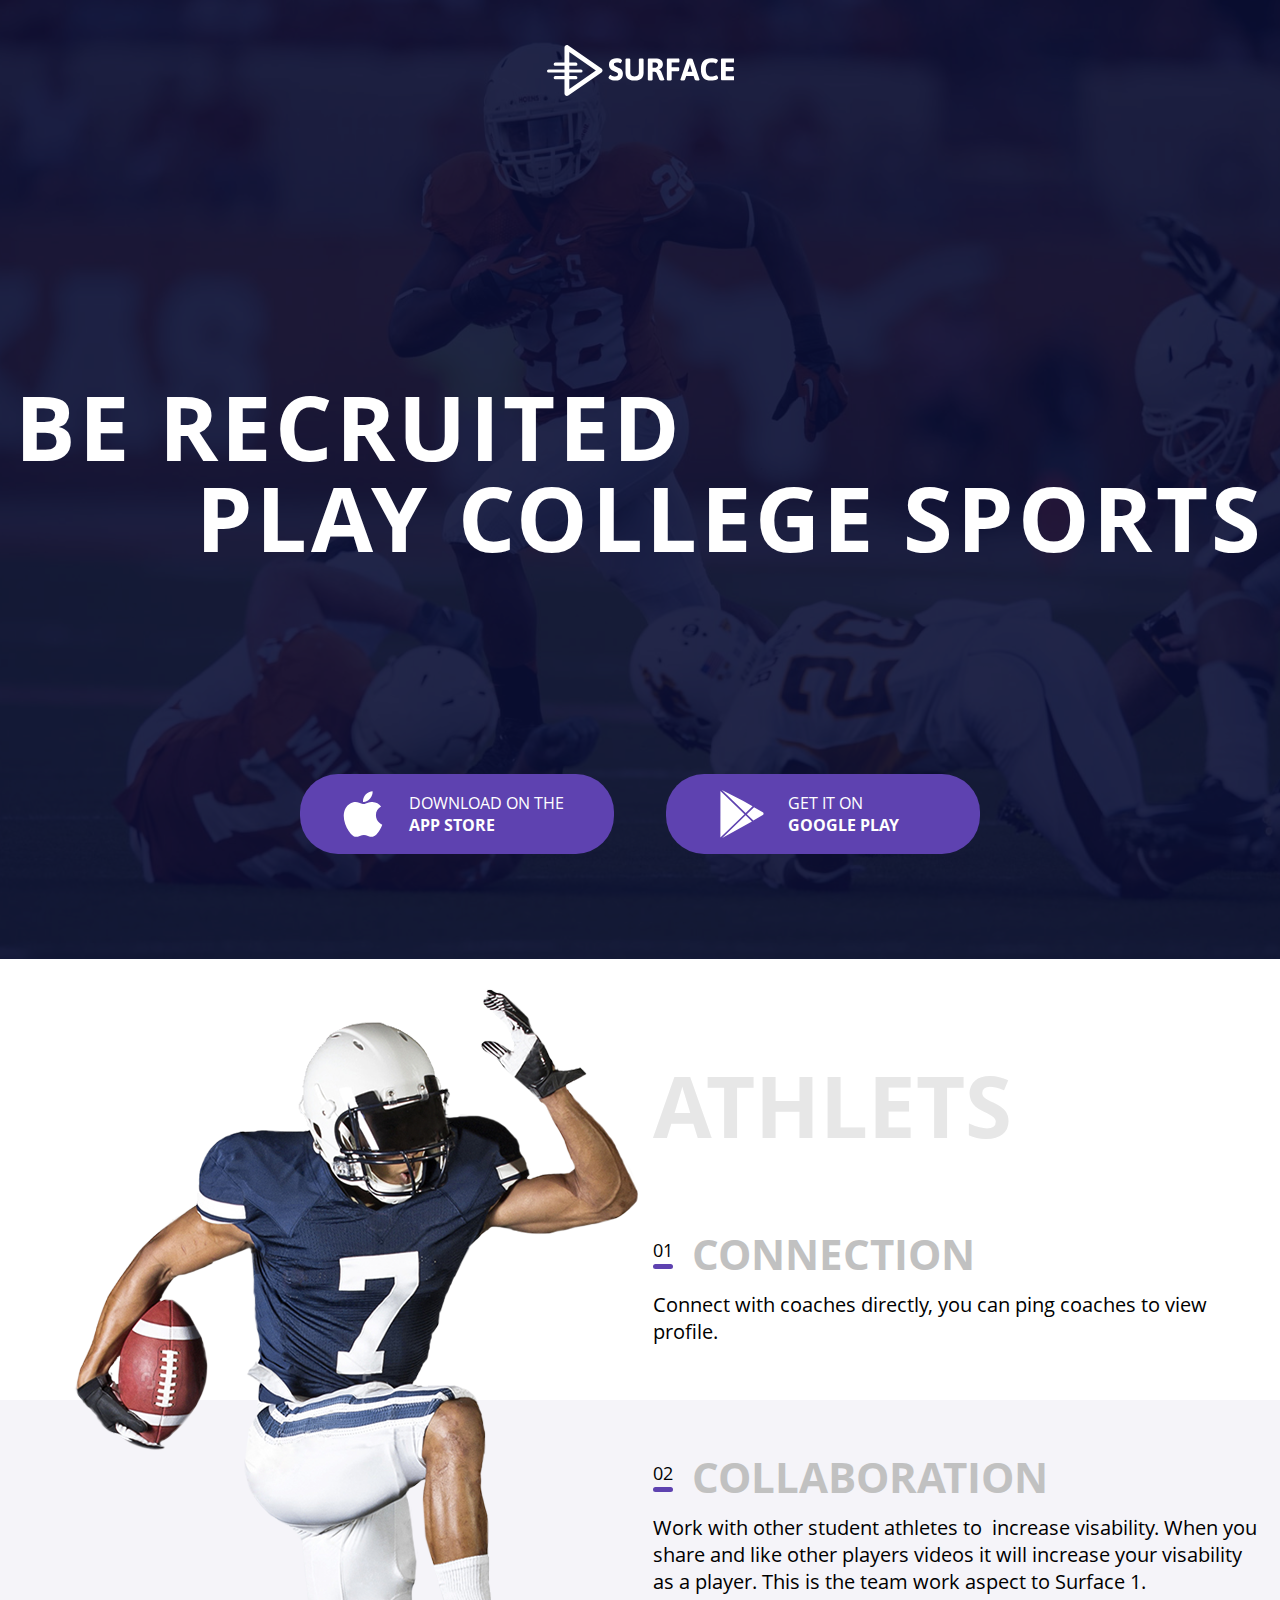
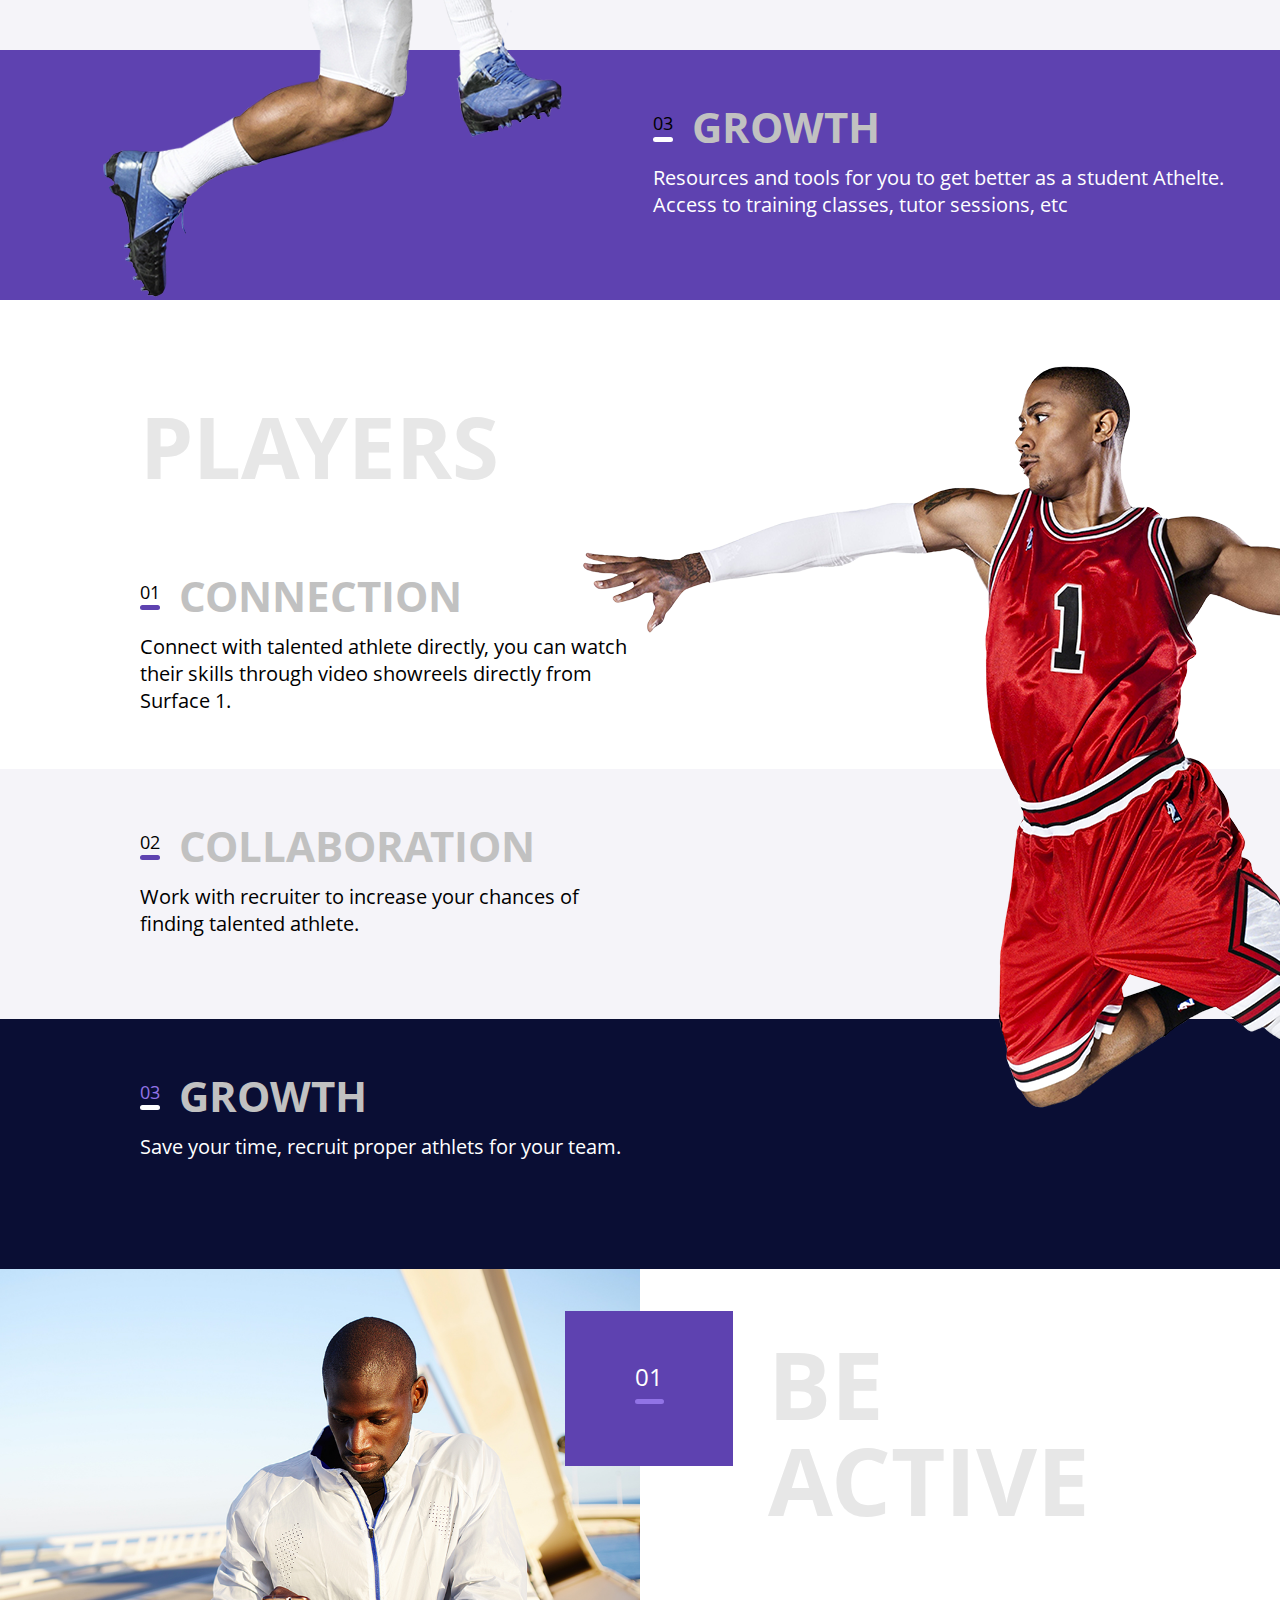
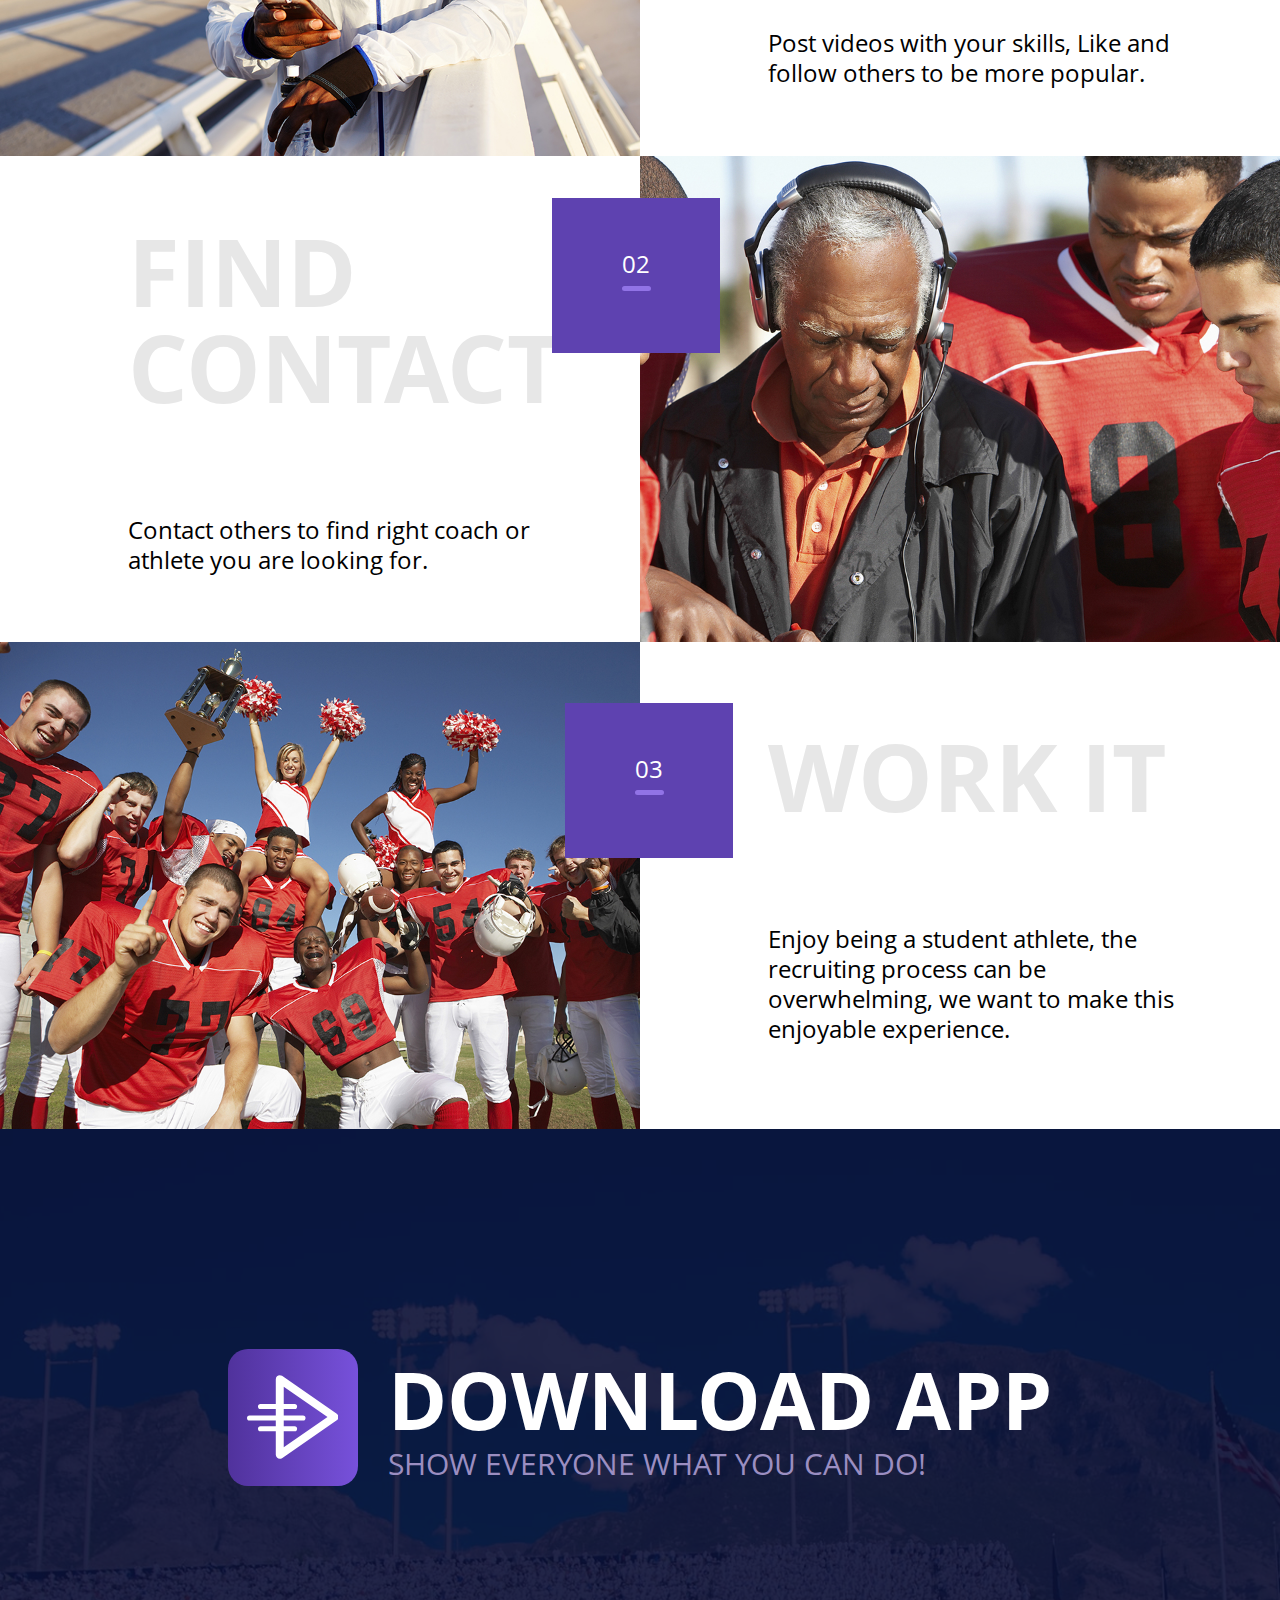
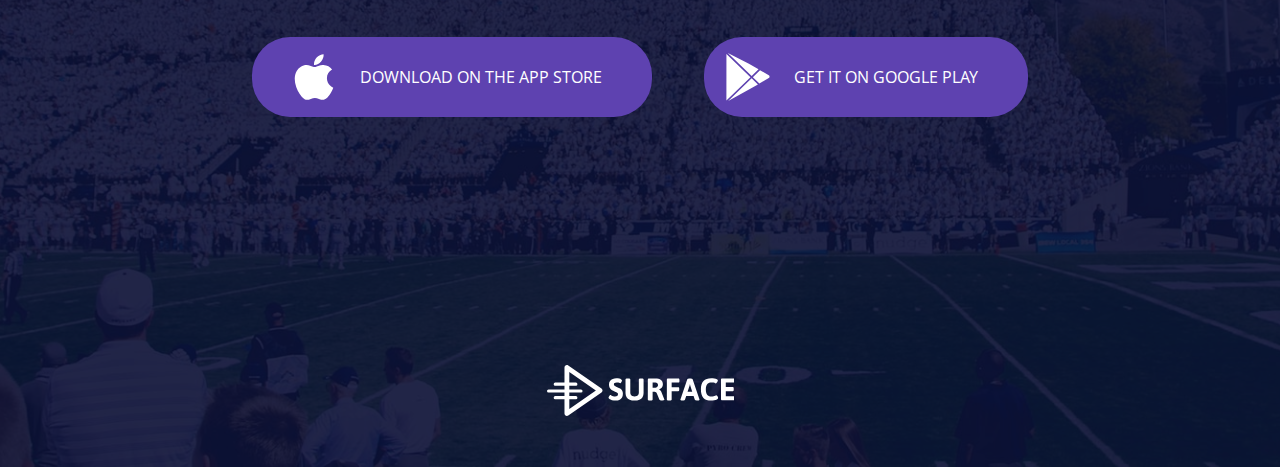
==== commit 8e503bca: "fixes" ====
--- a/index.html
+++ b/index.html
@@ -26,8 +26,8 @@
                     <path d="M150.37 130.25c-2.45 5.66-5.35 10.87-8.71 15.66-4.58 6.53-8.33 11.05-11.22 13.56-4.48 4.12-9.28 6.23-14.42 6.35-3.69 0-8.14-1.05-13.32-3.18-5.197-2.12-9.973-3.17-14.34-3.17-4.58 0-9.492 1.05-14.746 3.17-5.262 2.13-9.5 3.24-12.742 3.35-4.93.21-9.842-1.96-14.746-6.52-3.13-2.73-7.045-7.41-11.735-14.04-5.03-7.08-9.168-15.29-12.41-24.65-3.47-10.11-5.21-19.9-5.21-29.378 0-10.857 2.346-20.22 7.045-28.068C27.508 57.03 32.42 52.06 38.57 48.41s12.793-5.51 19.948-5.63c3.915 0 9.05 1.21 15.43 3.59 6.36 2.39 10.446 3.6 12.237 3.6 1.34 0 5.877-1.416 13.57-4.24 7.275-2.617 13.415-3.7 18.445-3.274 13.63 1.1 23.87 6.473 30.68 16.153-12.19 7.385-18.22 17.73-18.1 31 .11 10.338 3.86 18.94 11.23 25.77 3.34 3.17 7.07 5.62 11.22 7.36-.9 2.61-1.85 5.11-2.86 7.51zM119.11 7.24c0 8.102-2.96 15.667-8.86 22.67-7.12 8.323-15.732 13.133-25.07 12.374-.12-.972-.19-1.995-.19-3.07 0-7.778 3.387-16.102 9.4-22.908 3.002-3.446 6.82-6.31 11.45-8.597 4.62-2.253 8.99-3.498 13.1-3.71.12 1.082.17 2.165.17 3.24z"/>
                 </svg>
 
-                <span class="motivation-text">download on the
-                        <span class="market">app store</span>
+                <span class="market-button-motivation-text">download on the
+                        <span class="market-button-type">app store</span>
                 </span>
             </a>
             <a class="market-button" href="#">
@@ -35,8 +35,8 @@
                     <path d="M471.497 234.466l-92.082-53.135-75.733 73.208 69.215 66.907 98.6-56.91c5.43-3.133 8.677-8.756 8.677-15.03 0-6.275-3.245-11.898-8.677-15.04zM363.785 172.3l-101.332-58.497L40.375 0l250.828 242.47M44.063 505.5l218.77-120.512 94.435-54.515-66.065-63.87M25.56 9.815l-.236 489.67L278.72 254.534"/>
                 </svg>
 
-                <span class="motivation-text">get it on
-                        <span class="market">google play</span>
+                <span class="market-button-motivation-text">get it on
+                        <span class="market-button-type">google play</span>
                 </span>
             </a>
         </div>
@@ -54,7 +54,7 @@
         <div class="container">
             <div class="section-container">
                 <div class="section-title">
-                    <span class="number">01</span>
+                    <span class="section-number">01</span>
                     <h3 class="title">Connection</h3>
                 </div>
                 <p>Connect with coaches directly, you can ping coaches to view profile.</p>
@@ -65,7 +65,7 @@
         <div class="container">
             <div class="section-container">
                 <div class="section-title">
-                    <span class="number">02</span>
+                    <span class="section-number">02</span>
                     <h3 class="title">Collaboration</h3>
                 </div>
                 <p>Work with other student athletes to  increase visability. When you share and like other players videos it will increase your visability as a player. This is the team work aspect to Surface 1.</p>
@@ -76,7 +76,7 @@
         <div class="container">
             <div class="section-container">
                 <div class="section-title">
-                    <span class="number">03</span>
+                    <span class="section-number">03</span>
                     <h3 class="title">Growth</h3>
                 </div>
                 <p>Resources and tools for you to&nbsp;get&nbsp;better as a student Athelte. Access to&nbsp;training classes, tutor sessions, etc</p>
@@ -96,7 +96,7 @@
         <div class="container">
             <div class="section-container">
                 <div class="section-title">
-                    <span class="number">01</span>
+                    <span class="section-number">01</span>
                     <h3 class="title">Connection</h3>
                 </div>
                 <p>Connect with talented athlete directly, you can watch their skills through video showreels directly from Surface 1.</p></div>
@@ -106,7 +106,7 @@
         <div class="container">
             <div class="section-container">
                 <div class="section-title">
-                    <span class="number">02</span>
+                    <span class="section-number">02</span>
                     <h3 class="title">Collaboration</h3>
                 </div>
                 <p>Work with recruiter to increase your chances of finding talented athlete.</p>
@@ -117,7 +117,7 @@
         <div class="container">
             <div class="section-container">
                 <div class="section-title">
-                    <span class="number">03</span>
+                    <span class="section-number">03</span>
                     <h3 class="title">Growth</h3>
                 </div>
                 <p>Save your time, recruit proper athlets for your team.</p>
@@ -137,7 +137,7 @@
         </picture>
         <div class="step-content">
             <div class="step-title">
-                <span class="title-number"><span class="number">01</span></span>
+                <span class="step-number"><span class="number">01</span></span>
                 <h3 class="title">Be active</h3>
             </div>
             <p>Post videos with your skills, Like and follow others to be more popular.</p>
@@ -152,7 +152,7 @@
         </picture>
         <div class="step-content">
             <div class="step-title">
-                <span class="title-number"><span class="number">02</span></span>
+                <span class="step-number"><span class="number">02</span></span>
                 <h3 class="title">Find contact</h3>
             </div>
             <p>Contact others to find right coach or athlete you are looking for. </p>
@@ -167,7 +167,7 @@
         </picture>
         <div class="step-content">
             <div class="step-title">
-                <span class="title-number"><span class="number">03</span></span>
+                <span class="step-number"><span class="number">03</span></span>
                 <h3 class="title">Work it</h3>
             </div>
             <p>Enjoy being a student athlete, the recruiting process can be overwhelming, we want to make this enjoyable experience. </p>
--- a/styles/styles.css
+++ b/styles/styles.css
@@ -64,8 +64,7 @@
 
 .main-title {
     visibility: hidden;
-    line-height: 0;
-    overflow: hidden;
+    position: absolute;
     margin: 0;
 }
 
@@ -173,7 +172,7 @@
     text-align: left;
 }
 
-.market-button .market {
+.market-button-type {
     display: block;
     font-weight: bold;
 }
@@ -354,7 +353,7 @@
     margin-top: 0;
 }
 
-.section-title .number {
+.section-number {
     position: relative;
     display: inline-block;
     vertical-align: middle;
@@ -362,7 +361,7 @@
     color: #000000;
 }
 
-.section-title .number:after {
+.section-number:after {
     content: "";
     width: 100%;
     background-color: #5e42b0;
@@ -371,8 +370,8 @@
     left: 0;
 }
 
-.section-bg-medium .section-title .number:after,
-.section-bg-dark .section-title .number:after {
+.section-bg-medium .section-number:after,
+.section-bg-dark .section-number:after {
     background-color: #ffffff;
 }
 
@@ -381,7 +380,7 @@
     color: #ffffff;
 }
 
-.section-bg-dark .section-title .number {
+.section-bg-dark .section-number {
     color: #9173e6;
 }
 
@@ -398,8 +397,10 @@
     .section-main-title {
         font-size: 5rem;
     }
+    .content{
+        padding-top: 1.5rem;
+    }
     .section-heading{
-        margin-top: 1.5rem;
         margin-bottom: 2rem;
     }
     .section {
@@ -417,13 +418,13 @@
         margin-bottom: 2rem;
     }
 
-    .section-title .number {
+    .section-number {
         font-size: .5em;
         padding-bottom: .5rem;
         margin-right: .9rem;
     }
 
-    .section-title .number:after {
+    .section-number:after {
         height: .4rem;
         border-radius: .4rem;
     }
@@ -433,8 +434,10 @@
     .section-main-title {
         font-size: 8rem;
     }
+    .content{
+    }
     .section-heading {
-        margin-top: 3rem;
+        padding-top: 3rem;
         margin-bottom: 4.2rem;
     }
     .section {
@@ -452,13 +455,13 @@
 }
 
 @media (min-width: 768px) {
-    .section-title .number {
+    .section-number {
         font-size: 1.8rem;
         padding-bottom: .6rem;
         margin-right: 1rem;
     }
 
-    .section-title .number:after {
+    .section-number:after {
         height: .5rem;
         border-radius: .5rem;
     }
@@ -472,10 +475,12 @@
     .content {
         overflow: hidden;
     }
+    .section-heading{
+        padding-top: 10rem;
+    }
 
     .section-main-title {
         font-size: 8.5rem;
-        margin-top: 10rem;
         margin-bottom: 2.5rem;
     }
 
@@ -546,11 +551,12 @@
         width: 497px;
         height: 700px;
         background-image: url(../images/footballer_497.png);
-        right: 56%;
-        top: 9rem;
-    }
-
-    .athletes .section .container {
+        right: 57%;
+        top: 2rem;
+    }
+
+    .athletes .section .container,
+    .athletes .section-heading .container{
         padding-left: 38%;
     }
 }
@@ -643,7 +649,8 @@
         top: 4rem;
     }
 
-    .players .section .container {
+    .players .section .container,
+    .players .section-heading .container{
         padding-right: 38%;
     }
 }
@@ -705,7 +712,7 @@
 
 }
 
-.step .title-number {
+.step-number {
     color: #ffffff;
     text-align: center;
     display: flex;
@@ -715,12 +722,12 @@
     background-color: #5e42b0;
 }
 
-.step .number {
+.step-number .number {
     display: inline-block;
     position: relative;
 }
 
-.step .number:after {
+.step-number .number:after {
     content: "";
     width: 100%;
     position: absolute;
@@ -775,44 +782,41 @@
         min-height: 21.2rem;
     }
 
-    .step .title-number {
+    .step-number {
         width: 7rem;
         height: 7rem;
 
     }
 
-    .step .number {
+    .step-number .number {
         font-size: 1.4rem;
         line-height: 2.2;
     }
 
-    .step .number:after {
+    .step-number .number:after {
         height: 0.4rem;
         border-radius: 0.4rem;
     }
 
-    .step .title-number {
+    .step-number {
         top: 0;
         margin-top: -9rem;
     }
 }
 
 @media (min-width: 768px) {
-    .step-title {
-        font-size: 8rem;
-    }
 
     .step-title .title {
         margin-bottom: 2rem;
     }
 
-    .step .number {
+    .step-number {
         font-size: 2.4rem;
         line-height: 2.2;
         letter-spacing: 0.05rem;
     }
 
-    .step .number:after {
+    .step-number .number:after {
         height: 0.5rem;
         border-radius: 0.5rem;
     }
@@ -843,19 +847,19 @@
         line-height: 1.2;
     }
 
-    .step .title-number {
+    .step-number {
         width: 11.6rem;
         height: 11.6rem;
     }
 
-    .step .title-number {
+    .step-number {
         top: 0;
         margin-top: -16rem;
     }
 }
 
 @media (min-width: 1024px) {
-    .step .title-number {
+    .step-number {
         width: 16.8rem;
         height: 15.5rem;
     }
@@ -881,12 +885,12 @@
         padding-right: 10rem;
     }
 
-    .step .title-number {
+    .step-number {
         left: -7.5rem;
         margin-top: -2.5rem;
     }
 
-    .step .number {
+    .step-number .number {
         margin-top: -2.2rem;
     }
 
@@ -900,9 +904,22 @@
         order: 1;
     }
 
-    .step:nth-child(2n) .title-number {
+    .step:nth-child(2n) .step-number {
         left: auto;
         right: -8rem;
+    }
+}
+@media (min-width: 1024px) and (max-width: 1279px){
+    .step-title{
+        font-size: 6rem;
+    }
+    .step-title .title{
+        margin-bottom: 5rem;
+    }
+}
+@media (min-width: 1280px){
+    .step-title {
+        font-size: 8rem;
     }
 }
 
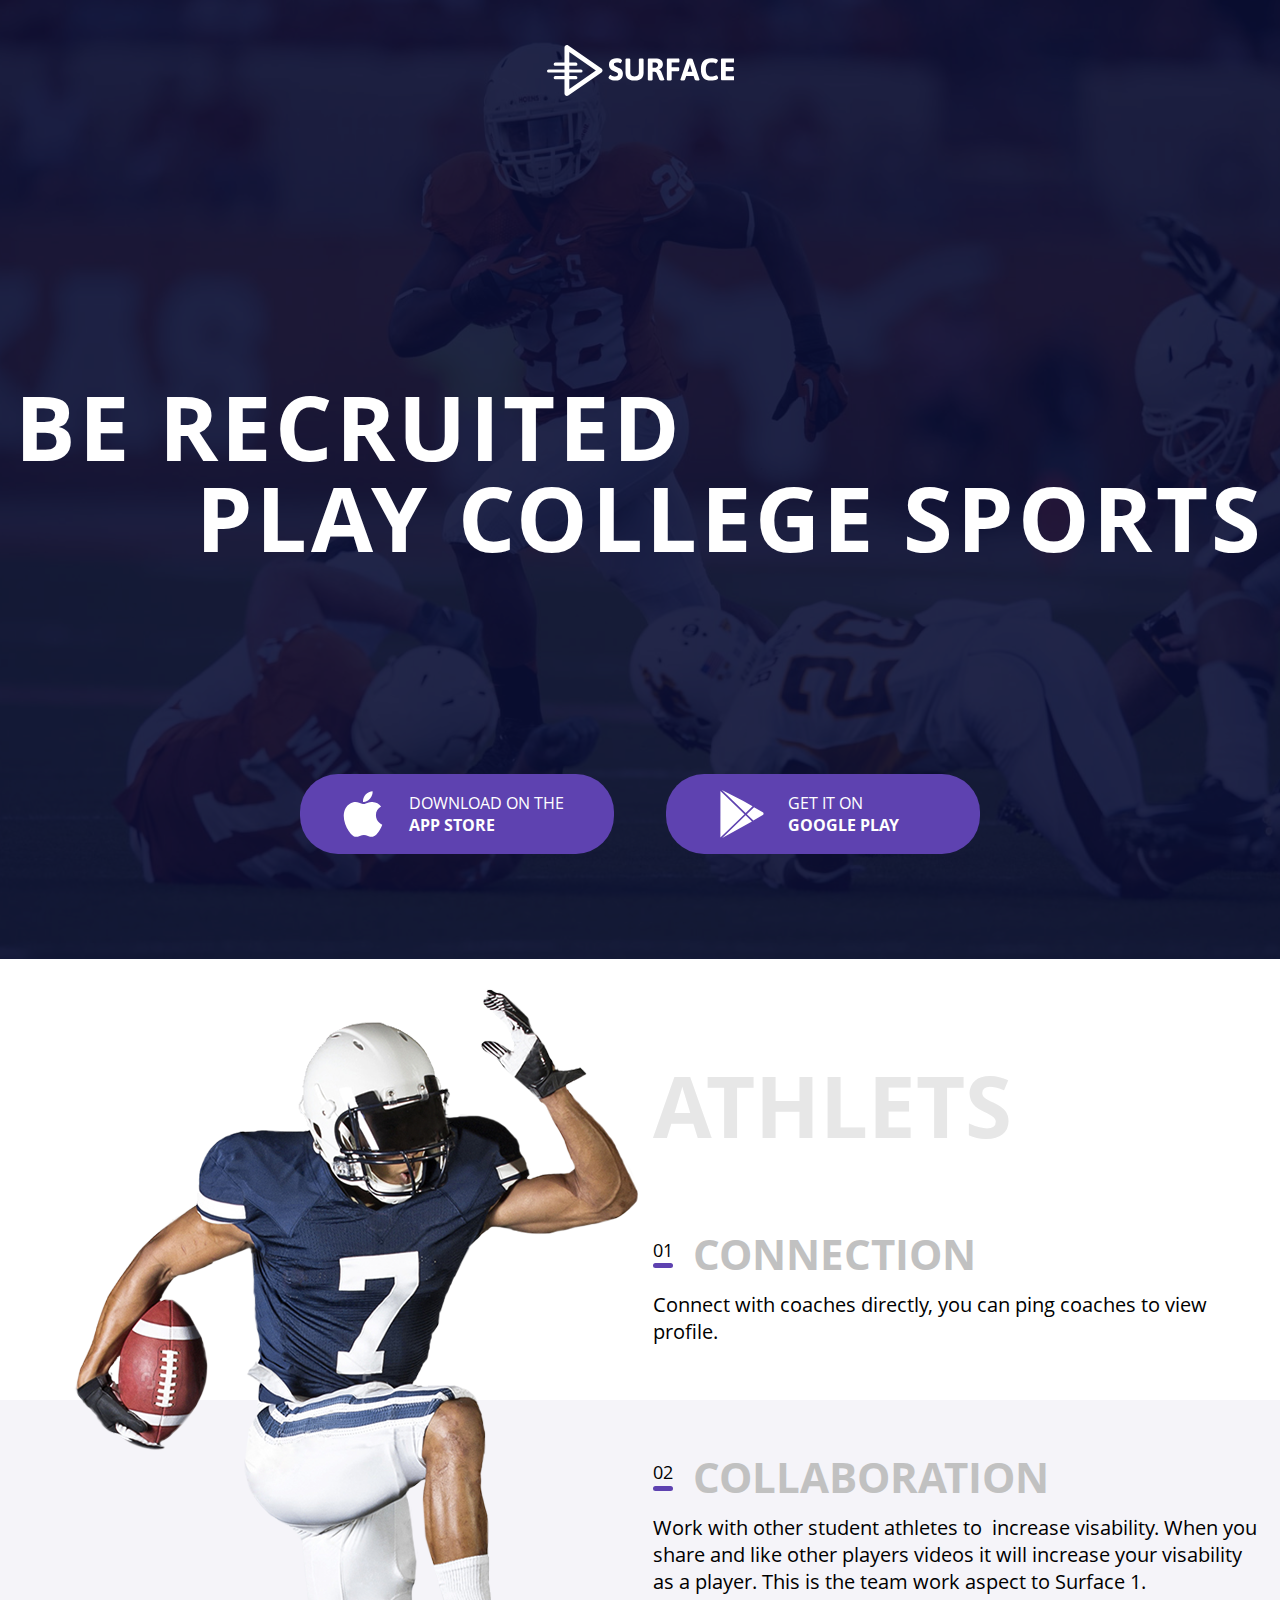
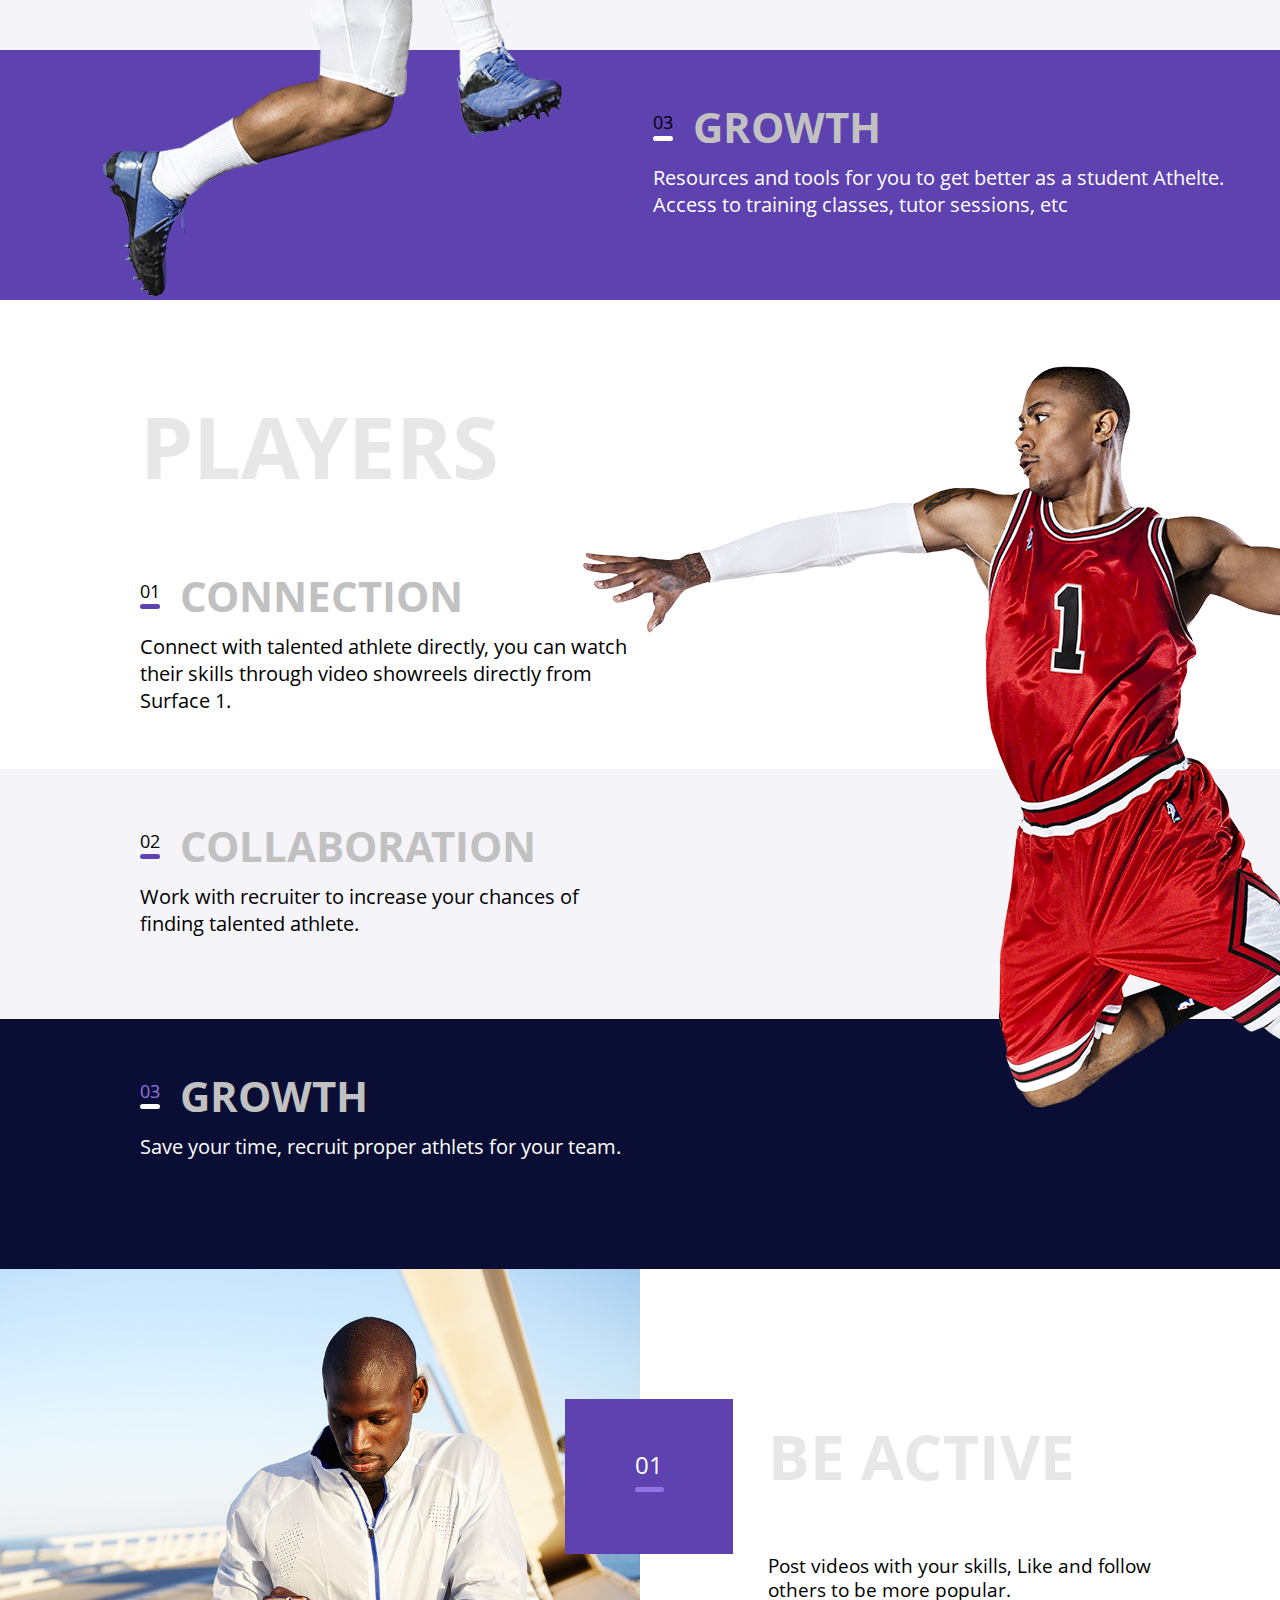
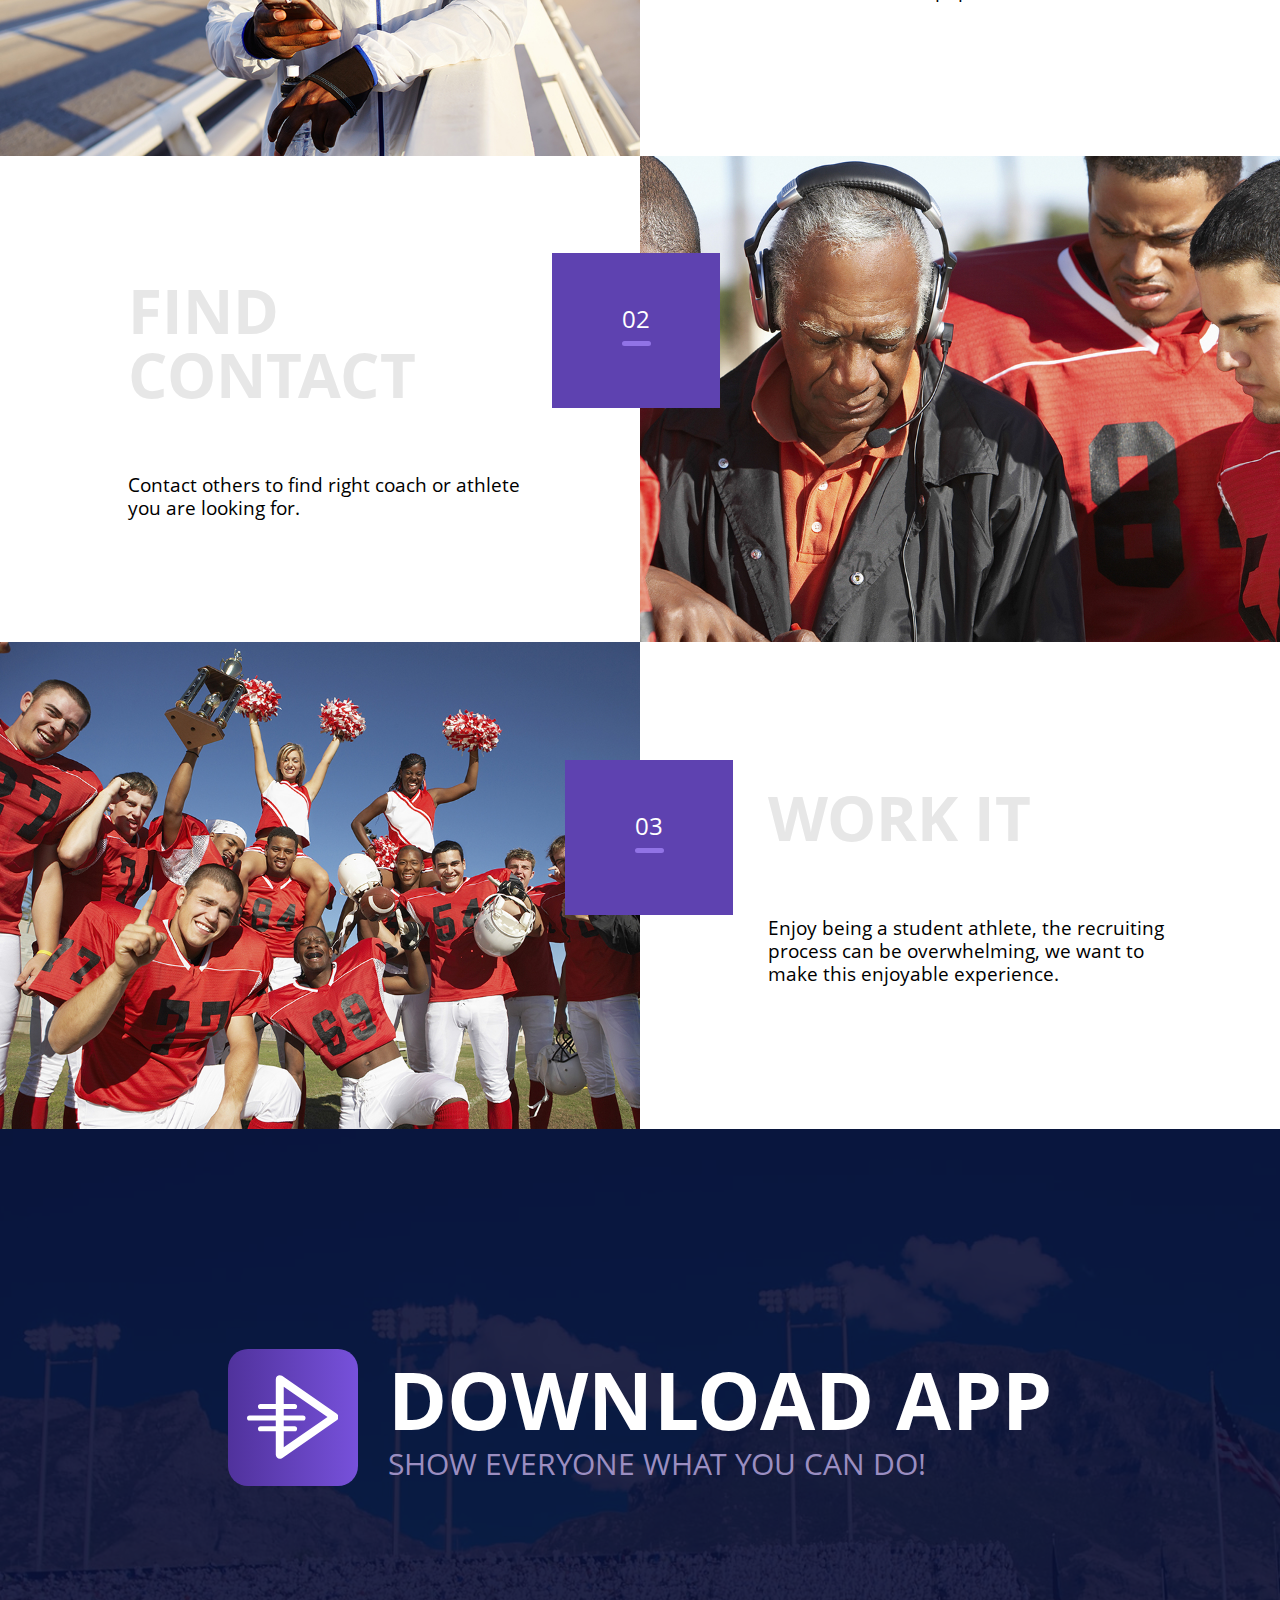
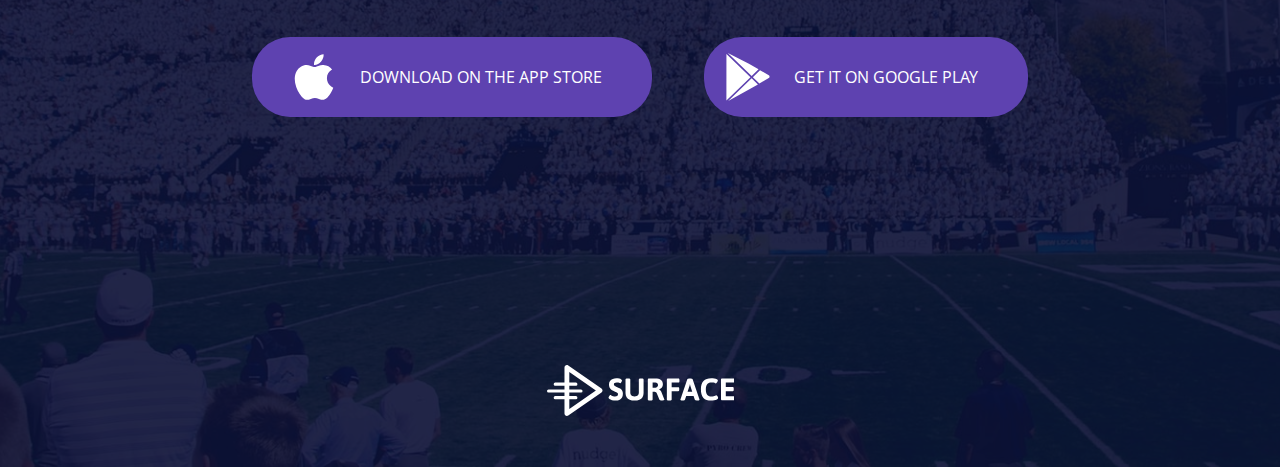
==== commit 95e728ac: "fixes" ====
--- a/index.html
+++ b/index.html
@@ -3,6 +3,7 @@
 <head>
     <meta charset="UTF-8">
     <title>Surface</title>
+    <meta name="viewport" content="width=device-width">
     <link href="styles/styles.css" rel="stylesheet">
 </head>
 <body>
--- a/styles/styles.css
+++ b/styles/styles.css
@@ -71,7 +71,8 @@
 .container {
     box-sizing: border-box;
 }
-.title{
+
+.title {
     margin-top: 0;
     margin-bottom: 0;
 }
@@ -83,14 +84,14 @@
     }
 }
 
-@media (min-width: 768px) and (max-width: 1279px) {
+@media (min-width: 768px) and (max-width: 960px) {
     .container {
         padding-left: 3rem;
         padding-right: 3rem;
     }
 }
 
-@media (min-width: 1280px) {
+@media (min-width: 961px) {
     .container {
         padding-left: 1.5rem;
         padding-right: 1.5rem;
@@ -127,7 +128,7 @@
     }
 }
 
-@media (min-width: 768px) and (max-width: 1279px) {
+@media (min-width: 768px) and (max-width: 960px) {
     .header-slogan {
         font-size: 6.4rem;
         max-width: 60rem;
@@ -140,13 +141,13 @@
     }
 }
 
-@media (max-width: 1279px) {
+@media (max-width: 960px) {
     .header-slogan {
         display: inline-block;
     }
 }
 
-@media (min-width: 1280px) {
+@media (min-width: 961px) {
     .header-slogan {
         font-size: 9rem;
         margin-bottom: 19.6rem;
@@ -217,13 +218,13 @@
     }
 }
 
-@media (min-width: 768px) and (max-width: 1279px) {
+@media (min-width: 768px) and (max-width: 960px) {
     .market-button:nth-child(2n) {
         margin-left: 3rem;
     }
 }
 
-@media (min-width: 1280px) {
+@media (min-width: 961px) {
     .market-button:nth-child(2n) {
         margin-left: 5.2rem;
     }
@@ -267,7 +268,7 @@
     }
 }
 
-@media (min-width: 768px) and (max-width: 1279px) {
+@media (min-width: 768px) and (max-width: 960px) {
     .header {
         background-image: url("../images/football_1280.jpg");
     }
@@ -278,7 +279,7 @@
 
 }
 
-@media (min-width: 1280px) {
+@media (min-width: 961px) {
     .header {
         background-image: url("../images/football_1920.jpg");
     }
@@ -318,14 +319,14 @@
     }
 }
 
-@media (min-width: 768px) and (max-width: 1279px) {
+@media (min-width: 768px) and (max-width: 960px) {
     .header-container {
         padding-top: 4rem;
         padding-bottom: 8.8rem;
     }
 }
 
-@media (min-width: 1280px) {
+@media (min-width: 961px) {
     .header-container {
         padding-top: 4.5rem;
         padding-bottom: 10.5rem;
@@ -351,14 +352,16 @@
     text-transform: uppercase;
     line-height: 1.2em;
     margin-top: 0;
+    position: relative;
 }
 
 .section-number {
-    position: relative;
+    position: absolute;
     display: inline-block;
     vertical-align: middle;
     line-height: 1.3;
     color: #000000;
+    left: 0;
 }
 
 .section-number:after {
@@ -397,12 +400,15 @@
     .section-main-title {
         font-size: 5rem;
     }
-    .content{
+
+    .content {
         padding-top: 1.5rem;
     }
-    .section-heading{
+
+    .section-heading {
         margin-bottom: 2rem;
     }
+
     .section {
         padding-top: 5rem;
         padding-bottom: 5rem;
@@ -410,18 +416,22 @@
         line-height: 1.2;
         letter-spacing: 0.05rem;
     }
-    .section:nth-child(n+3){
+
+    .section:nth-child(n+3) {
         min-height: 20.5rem;
     }
+
     .section-title {
         font-size: 2.8rem;
         margin-bottom: 2rem;
+        padding-left: 3rem;
     }
 
     .section-number {
         font-size: .5em;
         padding-bottom: .5rem;
         margin-right: .9rem;
+        top: 0.6rem;
     }
 
     .section-number:after {
@@ -430,16 +440,19 @@
     }
 }
 
-@media (min-width: 768px) and (max-width: 1279px) {
+@media (min-width: 768px) and (max-width: 960px) {
     .section-main-title {
         font-size: 8rem;
     }
-    .content{
-    }
+
+    .content {
+    }
+
     .section-heading {
         padding-top: 3rem;
         margin-bottom: 4.2rem;
     }
+
     .section {
         box-sizing: border-box;
         padding-top: 3rem;
@@ -451,6 +464,7 @@
     .section-title {
         font-size: 3.2rem;
         margin-bottom: 2rem;
+        padding-left: 3rem;
     }
 }
 
@@ -458,7 +472,7 @@
     .section-number {
         font-size: 1.8rem;
         padding-bottom: .6rem;
-        margin-right: 1rem;
+        top: 1rem;
     }
 
     .section-number:after {
@@ -466,16 +480,21 @@
         border-radius: .5rem;
     }
 
+    .section-title {
+        padding-left: 4rem;
+    }
+
     .section-title .caption {
         letter-spacing: 0.06em;
     }
 }
 
-@media (min-width: 1280px) {
+@media (min-width: 961px) {
     .content {
         overflow: hidden;
     }
-    .section-heading{
+
+    .section-heading {
         padding-top: 10rem;
     }
 
@@ -491,7 +510,8 @@
         box-sizing: border-box;
         position: relative;
     }
-    .section:nth-child(n+3){
+
+    .section:nth-child(n+3) {
         min-height: 25rem;
     }
 
@@ -546,7 +566,7 @@
     }
 }
 
-@media (min-width: 768px) and (max-width: 1279px) {
+@media (min-width: 768px) and (max-width: 960px) {
     .athletes-heading-container:before {
         width: 497px;
         height: 700px;
@@ -556,7 +576,7 @@
     }
 
     .athletes .section .container,
-    .athletes .section-heading .container{
+    .athletes .section-heading .container {
         padding-left: 38%;
     }
 }
@@ -567,7 +587,7 @@
     }
 }
 
-@media (min-width: 1280px) {
+@media (min-width: 961px) {
     .athletes-heading-container {
         position: relative;
     }
@@ -581,7 +601,7 @@
     }
 }
 
-@media (min-width: 1280px) and (max-width: 1599px) {
+@media (min-width: 961px) and (max-width: 1599px) {
     .athletes-heading-container:before {
         right: 50%;
     }
@@ -594,7 +614,7 @@
 
 }
 
-@media (min-width: 1280px) and (max-width: 1599px) {
+@media (min-width: 961px) and (max-width: 1599px) {
     .athletes .section-container {
         padding-left: 51%;
     }
@@ -640,7 +660,7 @@
     }
 }
 
-@media (min-width: 768px) and (max-width: 1279px) {
+@media (min-width: 768px) and (max-width: 960px) {
     .players-heading-container:before {
         width: 436px;
         height: 699px;
@@ -650,7 +670,7 @@
     }
 
     .players .section .container,
-    .players .section-heading .container{
+    .players .section-heading .container {
         padding-right: 38%;
     }
 }
@@ -661,7 +681,7 @@
     }
 }
 
-@media (min-width: 1280px) {
+@media (min-width: 961px) {
     .players-heading-container {
         position: relative;
     }
@@ -675,7 +695,7 @@
     }
 }
 
-@media (min-width: 1280px) and (max-width: 1599px) {
+@media (min-width: 961px) and (max-width: 1599px) {
     .players-heading-container:before {
         left: 45%;
     }
@@ -692,7 +712,7 @@
     box-sizing: border-box;
 }
 
-@media (min-width: 1280px) and (max-width: 1599px) {
+@media (min-width: 961px) and (max-width: 1599px) {
     .players .section-container {
         padding-left: 10%;
         padding-right: 51%;
@@ -823,18 +843,17 @@
 
     .step-content {
         position: relative;
-        font-size: 2.4rem;
-    }
-}
-
-@media (max-width: 1023px) {
+    }
+}
+
+@media (max-width: 960px) {
     .step-title {
         position: relative;
     }
 
 }
 
-@media (min-width: 768px) and (max-width: 1023px) {
+@media (min-width: 768px) and (max-width: 960px) {
     .step-title {
         font-size: 8rem;
     }
@@ -845,6 +864,7 @@
         padding-left: 3rem;
         padding-right: 3rem;
         line-height: 1.2;
+        font-size: 2.4rem;
     }
 
     .step-number {
@@ -858,14 +878,10 @@
     }
 }
 
-@media (min-width: 1024px) {
+@media (min-width: 961px) {
     .step-number {
         width: 16.8rem;
         height: 15.5rem;
-    }
-
-    .step-title .title {
-        margin-bottom: 10rem;
     }
 
     .step {
@@ -909,17 +925,32 @@
         right: -8rem;
     }
 }
-@media (min-width: 1024px) and (max-width: 1279px){
-    .step-title{
-        font-size: 6rem;
-    }
-    .step-title .title{
-        margin-bottom: 5rem;
-    }
-}
-@media (min-width: 1280px){
+
+@media (min-width: 961px) and (max-width: 1920px) {
+    .step-title {
+        font-size: 4.16vw; /* 4 rem */
+    }
+
+    .step-title .title {
+        margin-bottom: 5.21vw; /* 5 rem */
+    }
+
+    .step-content {
+        font-size: calc(0.833vw + 0.8rem); /* 1.6 rem */
+    }
+}
+
+@media (min-width: 1920px) {
     .step-title {
         font-size: 8rem;
+    }
+
+    .step-title .title {
+        margin-bottom: 10rem;
+    }
+
+    .step-content {
+        font-size: 2.4rem;
     }
 }
 
@@ -1012,13 +1043,13 @@
     }
 }
 
-@media (max-width: 1279px) {
+@media (max-width: 960px) {
     .footer-slogan {
         text-align: center;
     }
 }
 
-@media (min-width: 768px) and (max-width: 1279px) {
+@media (min-width: 768px) and (max-width: 960px) {
     .footer {
         background-image: url("../images/game_1280.jpg");
     }
@@ -1077,7 +1108,7 @@
     }
 }
 
-@media (min-width: 1280px) {
+@media (min-width: 961px) {
     .footer {
         background-image: url("../images/game_1920.jpg");
     }
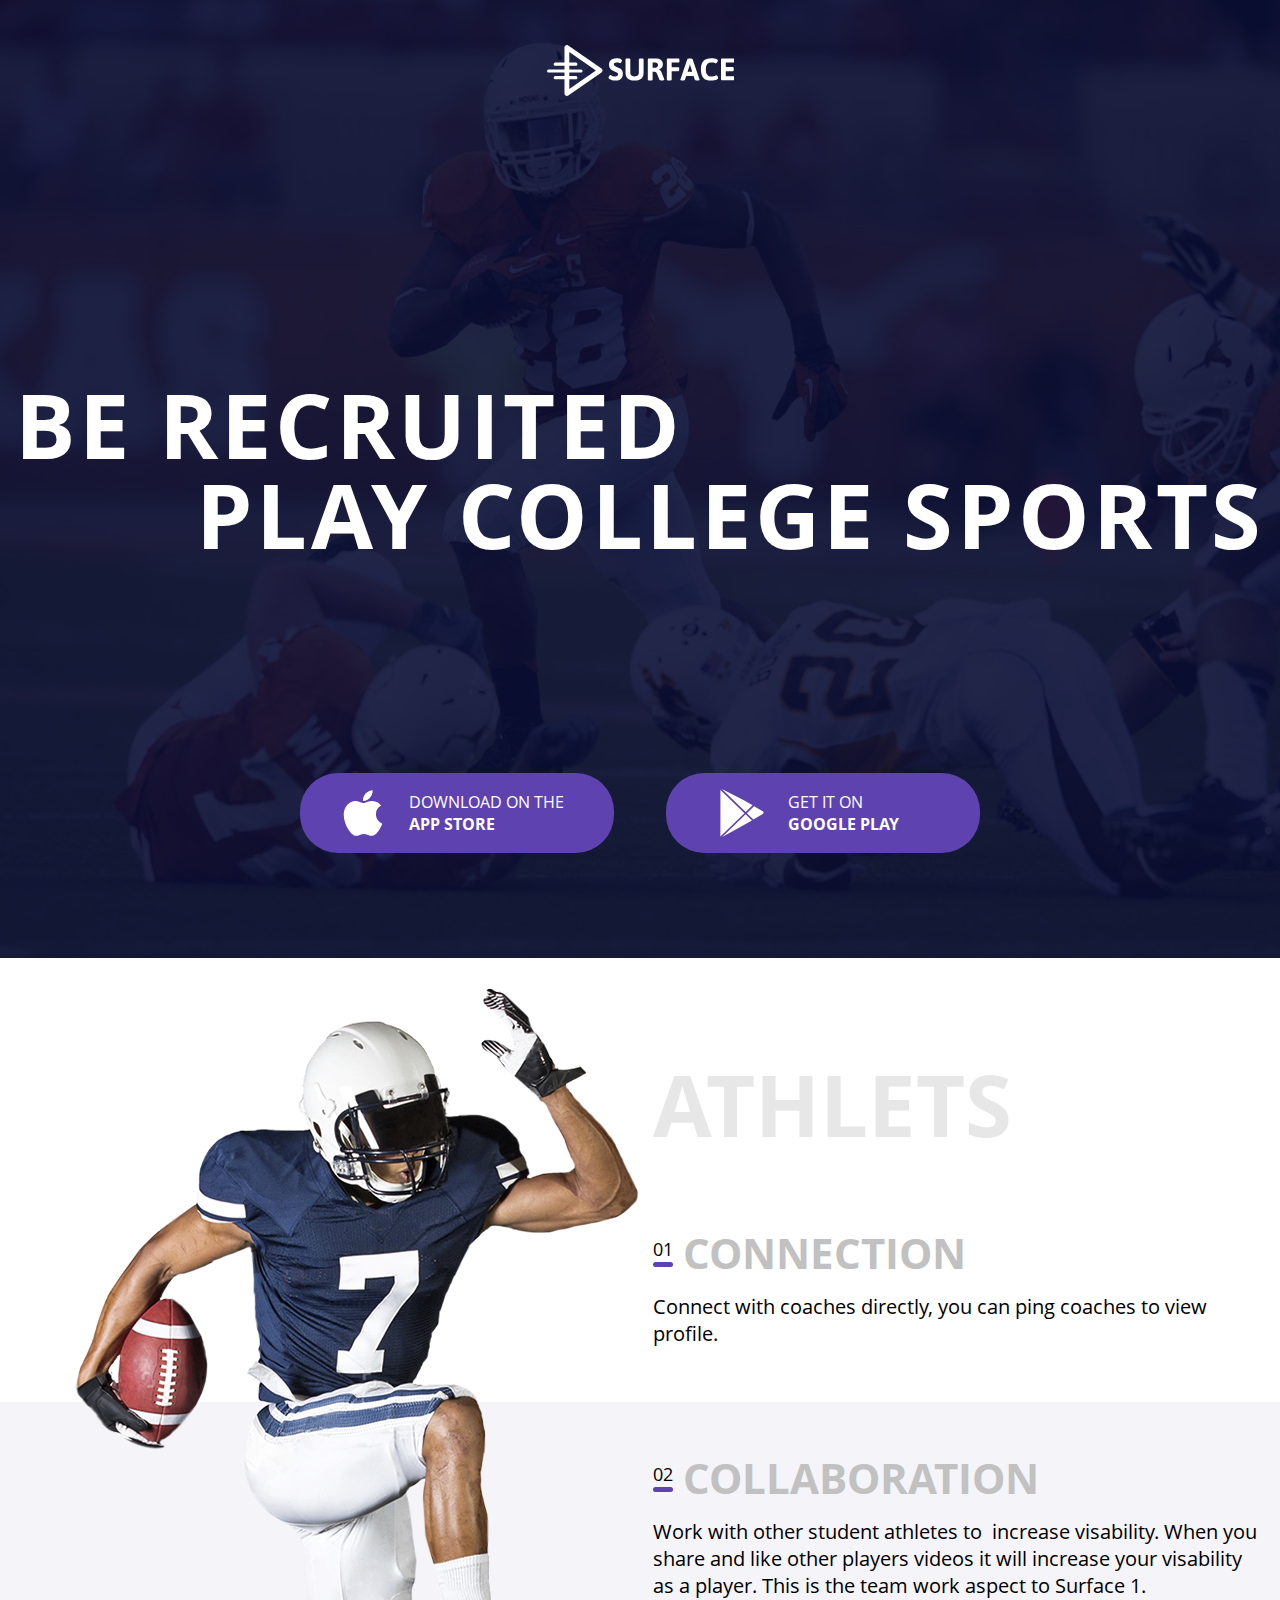
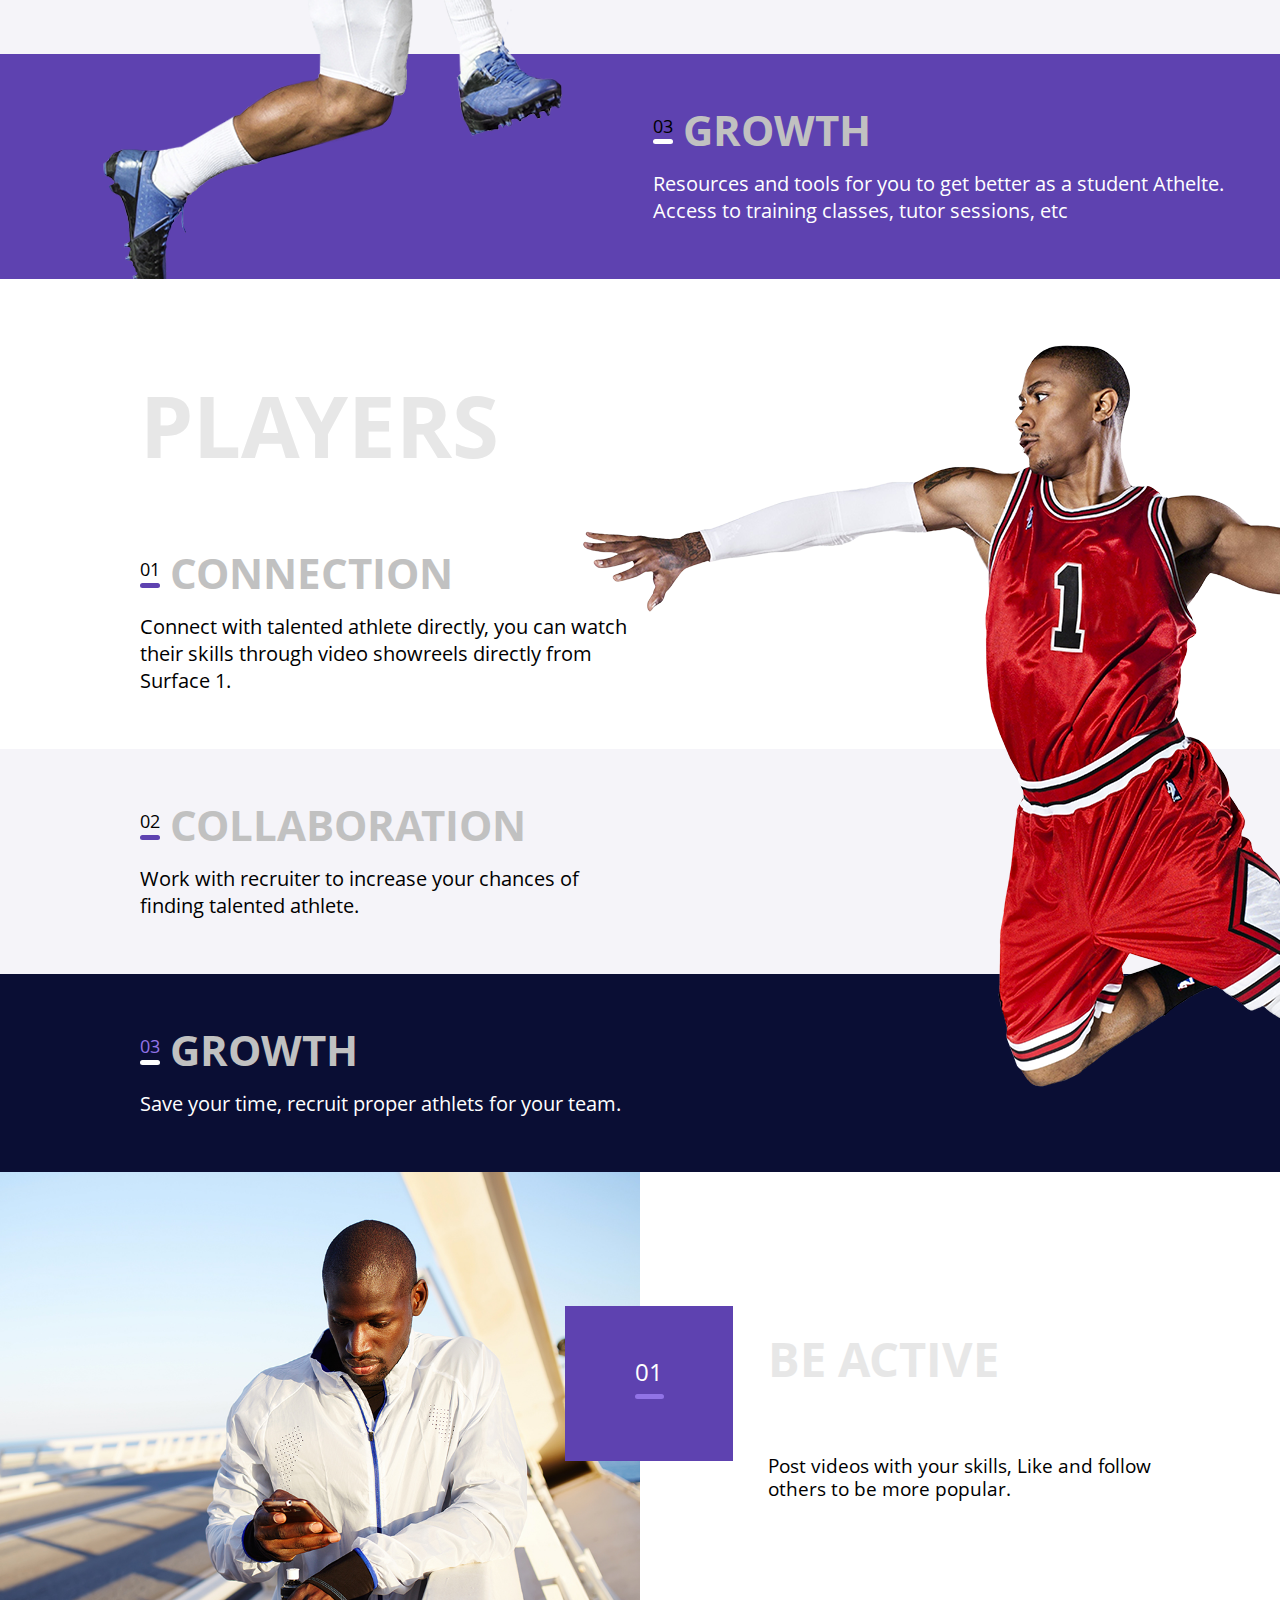
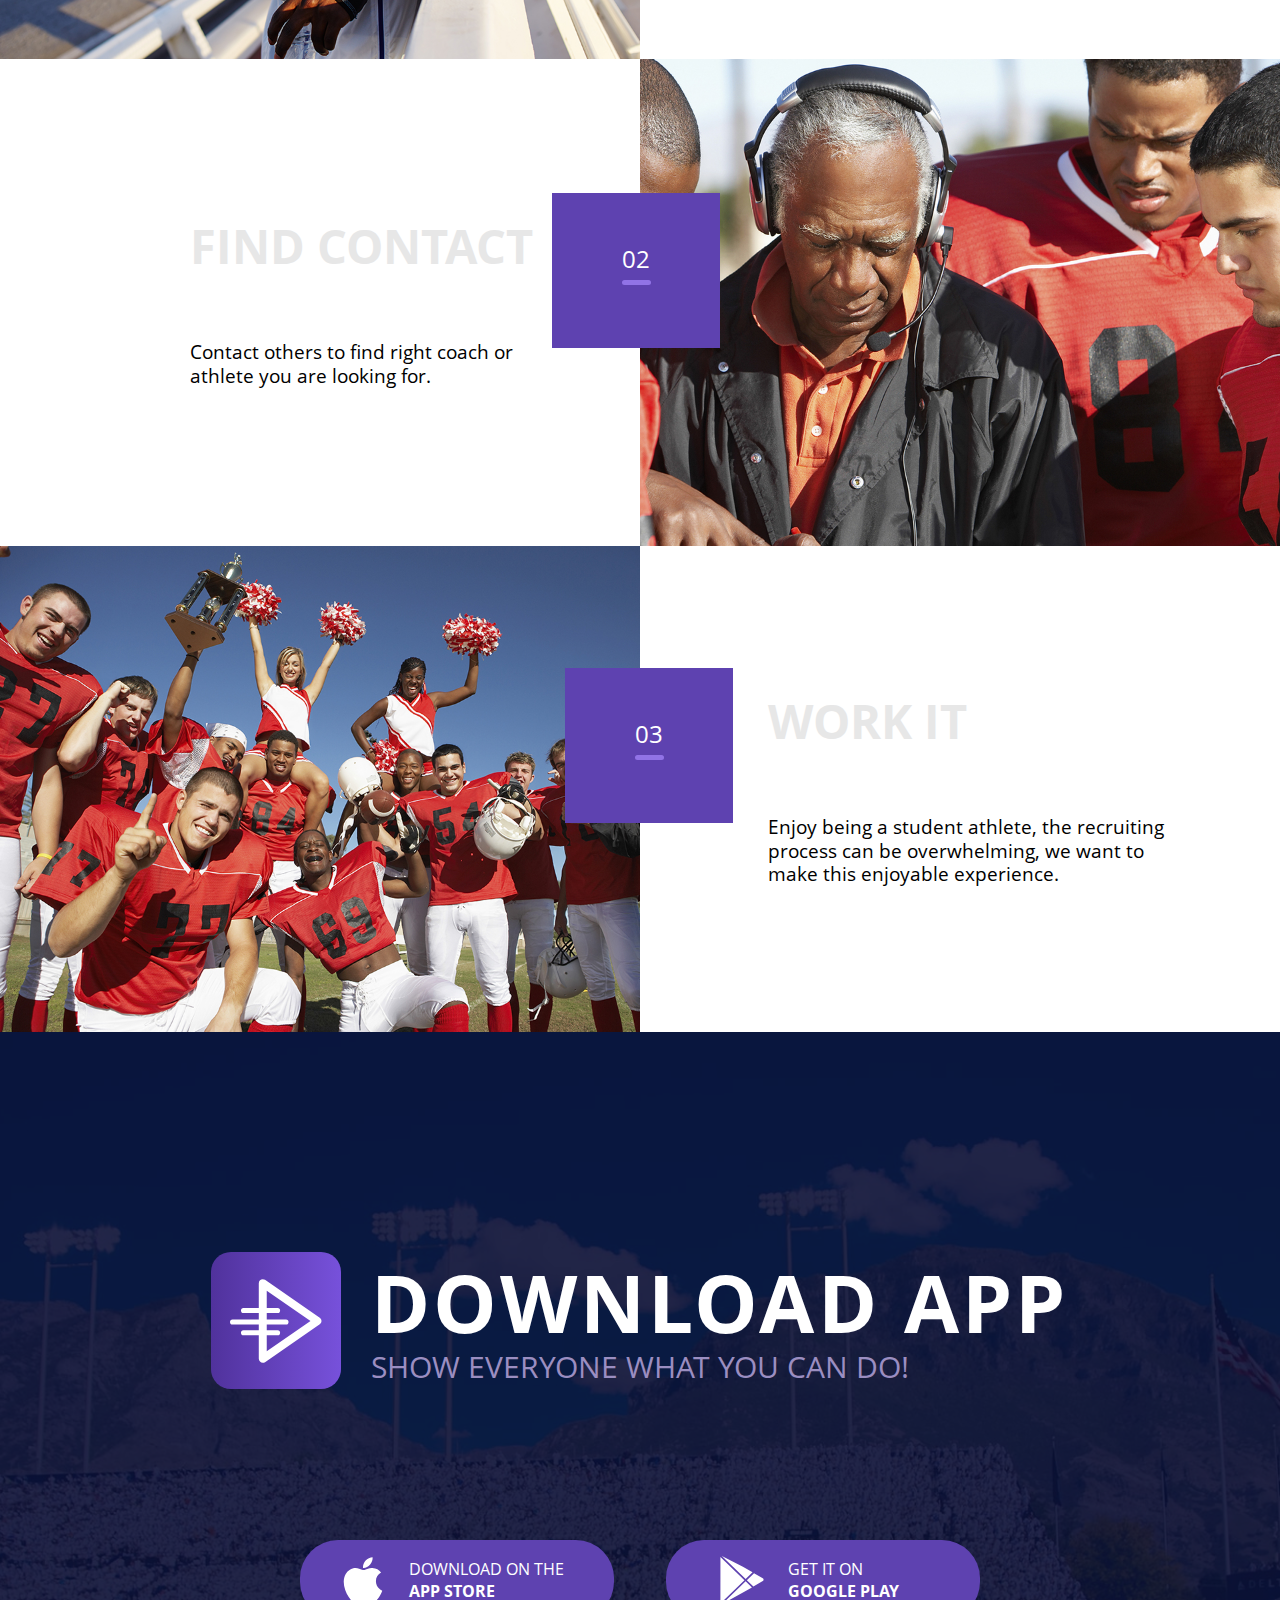
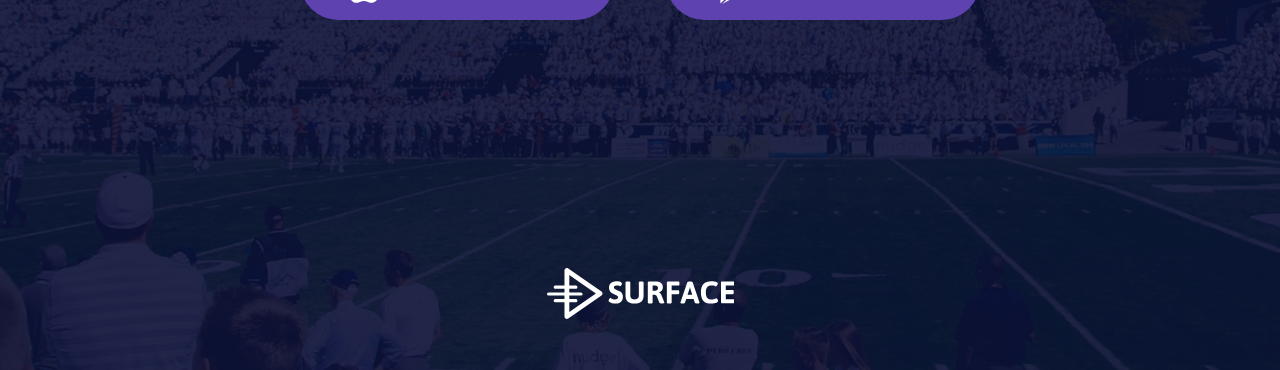
==== commit a6506fc0: "fixes" ====
--- a/index.html
+++ b/index.html
@@ -3,23 +3,23 @@
 <head>
     <meta charset="UTF-8">
     <title>Surface</title>
-    <meta name="viewport" content="width=device-width">
+    <meta name="viewport" content="width=device-width, initial-scale=1">
     <link href="styles/styles.css" rel="stylesheet">
 </head>
 <body>
 <header class="header">
     <div class="header-container container">
-        <a class="header-logo">
+        <a class="header-logo" href="/">
             <svg class="icon" viewBox="0 0 972 264" xmlns="http://www.w3.org/2000/svg">
                 <path d="M115.5 36.848v190.304L253.03 132 115.5 36.848zM282.112 142.28l-172 119c-8.29 5.736-19.612-.198-19.612-10.28V13c0-10.082 11.321-16.016 19.612-10.28l172 119c7.184 4.97 7.184 15.59 0 20.56z"/>
                 <path d="M42.5 107h107a8 8 0 1 0 0-16h-107a8 8 0 1 0 0 16zm0 70h107a8 8 0 1 0 0-16h-107a8 8 0 1 0 0 16zM8 143h168a8 8 0 1 0 0-16H8a8 8 0 1 0 0 16z"/>
                 <path d="M356.505 184.362c-7.63 0-14.335-.772-20.117-2.316-5.782-1.544-10.202-3.436-13.26-5.676-3.057-2.24-4.586-4.36-4.586-6.357 0-1.575.59-3.512 1.77-5.813 1.182-2.3 2.59-4.283 4.224-5.95 1.635-1.664 2.997-2.496 4.087-2.496.666 0 2.09.575 4.27 1.725 3.268 1.695 6.37 3.057 9.308 4.086 2.937 1.03 6.313 1.544 10.127 1.544 4.238 0 7.826-.832 10.762-2.497 2.936-1.665 4.404-4.587 4.404-8.764 0-2.423-.757-4.512-2.27-6.268-1.514-1.756-3.452-3.24-5.813-4.45-2.36-1.21-5.57-2.634-9.626-4.27l-7.175-3.087c-4.36-2.12-8.1-4.45-11.217-6.993-3.118-2.543-5.66-5.903-7.63-10.08-1.967-4.18-2.95-9.295-2.95-15.35 0-7.386 1.816-13.532 5.45-18.436 3.632-4.904 8.354-8.507 14.167-10.808 5.812-2.3 12.048-3.45 18.71-3.45 5.448 0 10.382.56 14.802 1.68 4.42 1.12 7.887 2.557 10.4 4.313 2.512 1.757 3.768 3.513 3.768 5.27 0 1.452-.47 3.314-1.407 5.584-.94 2.27-2.104 4.254-3.497 5.95-1.393 1.694-2.694 2.542-3.905 2.542-.544 0-1.513-.303-2.905-.908a51.939 51.939 0 0 0-6.767-2.225c-2.27-.575-5.04-.863-8.31-.863-5.63 0-9.536.893-11.715 2.68-2.18 1.785-3.27 3.89-3.27 6.31 0 2.786.742 5.117 2.225 6.994 1.484 1.877 3.36 3.42 5.63 4.632 2.27 1.21 5.435 2.604 9.492 4.178 6.115 2.603 11.11 5.07 14.985 7.402 3.875 2.33 7.22 5.676 10.036 10.035 2.816 4.36 4.224 9.93 4.224 16.712 0 8.295-1.74 15.092-5.222 20.39-3.482 5.297-7.962 9.127-13.442 11.488-5.48 2.362-11.398 3.542-17.755 3.542h-.002zm96.724 0c-9.81 0-18.21-1.544-25.204-4.632-6.993-3.087-12.337-7.553-16.03-13.396-3.693-5.842-5.54-12.88-5.54-21.115V74.832c0-1.756.787-3.073 2.36-3.95 1.576-.88 4.028-1.318 7.358-1.318h5.45c3.33 0 5.766.44 7.31 1.317 1.544.878 2.316 2.195 2.316 3.95v68.752c0 3.754.923 7.114 2.77 10.08 1.847 2.968 4.435 5.284 7.765 6.95 3.33 1.664 7.145 2.496 11.444 2.496 4.297 0 8.127-.832 11.487-2.497 3.36-1.665 5.98-3.98 7.856-6.948 1.877-2.967 2.816-6.327 2.816-10.08V74.832c0-1.756.77-3.073 2.315-3.95 1.544-.88 3.98-1.318 7.31-1.318h5.36c3.33 0 5.766.44 7.31 1.317 1.544.878 2.316 2.195 2.316 3.95v70.387c0 8.233-1.846 15.272-5.54 21.114-3.692 5.843-9.036 10.31-16.03 13.396-6.992 3.088-15.393 4.632-25.2 4.632l.001.002zm78.376-1.09c-6.478 0-9.717-1.695-9.717-5.085V76.377c0-2.24.513-3.86 1.543-4.86 1.03-.998 2.664-1.497 4.904-1.497h31.515c26.76 0 40.142 10.08 40.142 30.243 0 6.115-1.71 11.382-5.13 15.802-3.422 4.42-8.01 7.72-13.76 9.9v.636c1.998.848 4.102 2.665 6.312 5.45s3.98 5.933 5.313 9.445l14.257 35.51c.485 1.454.727 2.483.727 3.09 0 2.118-3.21 3.177-9.627 3.177h-6.63c-5.39 0-8.507-1.12-9.354-3.36l-12.806-31.515c-1.21-2.42-2.377-4.298-3.497-5.63-1.12-1.332-2.68-2.347-4.677-3.043-1.998-.696-4.692-1.044-8.083-1.044h-6.267v39.507c0 3.39-3.24 5.085-9.717 5.085h-5.45l.002-.001zm30.425-66.026c2.18 0 4.24-.62 6.177-1.862 1.938-1.24 3.48-2.92 4.632-5.04 1.15-2.12 1.724-4.45 1.724-6.993 0-3.753-1.226-6.735-3.678-8.945s-5.767-3.315-9.945-3.315h-14.167v26.156h15.258l-.001-.001zm68.116 66.026c-6.478 0-9.717-1.695-9.717-5.085V76.377c0-2.24.513-3.86 1.543-4.86 1.03-.998 2.664-1.497 4.904-1.497h53.947c1.696 0 2.922.635 3.678 1.907.757 1.27 1.136 3.33 1.136 6.176v4.904c0 2.846-.38 4.904-1.136 6.176-.756 1.27-1.982 1.907-3.678 1.907h-35.51v23.613h34.33c1.695 0 2.936.636 3.723 1.907.787 1.272 1.18 3.3 1.18 6.085v4.995c0 2.846-.393 4.92-1.18 6.222-.787 1.3-2.028 1.952-3.723 1.952h-34.33v42.323c0 3.39-3.24 5.085-9.718 5.085h-5.45.001zm70.205 0c-6.6 0-9.9-1.18-9.9-3.542 0-.666.213-1.634.637-2.906l35.6-103.807c.85-2.3 3.907-3.452 9.174-3.452h8.357c5.267 0 8.325 1.15 9.173 3.452l35.6 103.807c.304 1.21.455 2.18.455 2.906 0 1.21-.65 2.104-1.952 2.68-1.302.575-3.346.862-6.13.862h-7.085c-2.543 0-4.586-.257-6.13-.772-1.544-.514-2.498-1.377-2.86-2.588l-6.54-19.708h-38.054l-6.54 19.708c-.665 2.24-3.147 3.36-7.446 3.36h-6.359zm51.496-44.41l-9.173-28.7c-.545-1.453-1.014-3.118-1.408-4.995a182.088 182.088 0 0 1-1.044-5.358h-.635l-.363 1.997c-.606 3.572-1.302 6.357-2.09 8.355l-9.535 28.7h24.25l-.002.001zm97.995 45.5c-18.163 0-31.56-4.722-40.187-14.168-8.628-9.445-12.942-24.127-12.942-44.048 0-38.326 17.983-57.49 53.948-57.49 4.905 0 9.99.486 15.258 1.454 5.268.97 9.672 2.316 13.214 4.042 3.542 1.725 5.313 3.648 5.313 5.767 0 1.513-.605 3.496-1.816 5.948-1.21 2.452-2.65 4.616-4.314 6.493-1.665 1.878-3.133 2.817-4.405 2.817-.303 0-1.12-.303-2.452-.908a67.092 67.092 0 0 0-9.127-3.044c-3.18-.817-7.222-1.226-12.126-1.226-9.506 0-16.544 3.012-21.116 9.037-4.57 6.024-6.857 15.12-6.857 27.29s2.302 21.344 6.904 27.52c4.6 6.175 11.504 9.263 20.707 9.263 4.784 0 8.947-.484 12.49-1.453 3.54-.97 7.007-2.21 10.398-3.723.18-.06.726-.288 1.634-.682.91-.393 1.575-.59 1.998-.59 1.575 0 3.088.923 4.54 2.77 1.454 1.847 2.635 3.936 3.543 6.267.91 2.33 1.363 4.01 1.363 5.04 0 2.966-1.983 5.48-5.95 7.537-3.965 2.06-8.748 3.588-14.35 4.587-5.6 1-10.82 1.498-15.665 1.498l-.003.002zM907.06 183c-2.24 0-3.875-.515-4.905-1.544-1.03-1.03-1.544-2.664-1.544-4.904V76.377c0-2.24.514-3.86 1.543-4.86 1.03-.998 2.664-1.497 4.905-1.497h59.124c1.695 0 2.92.635 3.678 1.907.757 1.27 1.135 3.33 1.135 6.176v4.904c0 2.846-.378 4.904-1.135 6.176-.757 1.27-1.983 1.907-3.678 1.907h-40.688v23.43h36.328c1.696 0 2.922.637 3.678 1.91.757 1.27 1.136 3.33 1.136 6.174v4.996c0 2.845-.38 4.904-1.136 6.175-.756 1.272-1.982 1.908-3.678 1.908h-36.328v26.156h40.778c1.696 0 2.922.635 3.68 1.906.756 1.272 1.134 3.3 1.134 6.085v5.087c0 2.846-.378 4.904-1.135 6.176-.756 1.27-1.982 1.907-3.678 1.907H907.06z" fill-rule="nonzero"/>
             </svg>
         </a>
-        <h1 class="main-title">Surface</h1>
+        <h1 class="visually-hidden">Surface</h1>
         <div class="header-slogan">
-            <span class="first-line">Be recruited</span>
-            <span class="second-line">Play college sports</span>
+            <span class="header-slogan-first-line">Be recruited</span>
+            <span class="header-slogan-second-line">Play college sports</span>
         </div>
         <div class="header-buttons">
             <a class="market-button" href="#">
@@ -195,8 +195,8 @@
                     <path d="M150.37 130.25c-2.45 5.66-5.35 10.87-8.71 15.66-4.58 6.53-8.33 11.05-11.22 13.56-4.48 4.12-9.28 6.23-14.42 6.35-3.69 0-8.14-1.05-13.32-3.18-5.197-2.12-9.973-3.17-14.34-3.17-4.58 0-9.492 1.05-14.746 3.17-5.262 2.13-9.5 3.24-12.742 3.35-4.93.21-9.842-1.96-14.746-6.52-3.13-2.73-7.045-7.41-11.735-14.04-5.03-7.08-9.168-15.29-12.41-24.65-3.47-10.11-5.21-19.9-5.21-29.378 0-10.857 2.346-20.22 7.045-28.068C27.508 57.03 32.42 52.06 38.57 48.41s12.793-5.51 19.948-5.63c3.915 0 9.05 1.21 15.43 3.59 6.36 2.39 10.446 3.6 12.237 3.6 1.34 0 5.877-1.416 13.57-4.24 7.275-2.617 13.415-3.7 18.445-3.274 13.63 1.1 23.87 6.473 30.68 16.153-12.19 7.385-18.22 17.73-18.1 31 .11 10.338 3.86 18.94 11.23 25.77 3.34 3.17 7.07 5.62 11.22 7.36-.9 2.61-1.85 5.11-2.86 7.51zM119.11 7.24c0 8.102-2.96 15.667-8.86 22.67-7.12 8.323-15.732 13.133-25.07 12.374-.12-.972-.19-1.995-.19-3.07 0-7.778 3.387-16.102 9.4-22.908 3.002-3.446 6.82-6.31 11.45-8.597 4.62-2.253 8.99-3.498 13.1-3.71.12 1.082.17 2.165.17 3.24z"/>
                 </svg>
 
-                <span class="motivation-text">download on the
-                        <span class="market">app store</span>
+                <span class="market-button-motivation-text">download on the
+                        <span class="market-button-type">app store</span>
                 </span>
             </a>
             <a class="market-button" href="#">
@@ -204,8 +204,8 @@
                     <path d="M471.497 234.466l-92.082-53.135-75.733 73.208 69.215 66.907 98.6-56.91c5.43-3.133 8.677-8.756 8.677-15.03 0-6.275-3.245-11.898-8.677-15.04zM363.785 172.3l-101.332-58.497L40.375 0l250.828 242.47M44.063 505.5l218.77-120.512 94.435-54.515-66.065-63.87M25.56 9.815l-.236 489.67L278.72 254.534"/>
                 </svg>
 
-                <span class="motivation-text">get it on
-                        <span class="market">google play</span>
+                <span class="market-button-motivation-text">get it on
+                        <span class="market-button-type">google play</span>
                 </span>
             </a>
         </div>
--- a/styles/styles.css
+++ b/styles/styles.css
@@ -36,6 +36,15 @@
     margin-top: 0;
 }
 
+p:last-child {
+    margin-bottom: 0;
+}
+
+.visually-hidden {
+    position: absolute !important;
+    height: 1px; width: 1px;
+    overflow: hidden;
+}
 /* LOGO */
 
 .icon {
@@ -62,19 +71,8 @@
     }
 }
 
-.main-title {
-    visibility: hidden;
-    position: absolute;
-    margin: 0;
-}
-
 .container {
     box-sizing: border-box;
-}
-
-.title {
-    margin-top: 0;
-    margin-bottom: 0;
 }
 
 @media (max-width: 767px) {
@@ -110,8 +108,8 @@
     text-align: left;
 }
 
-.header-slogan .first-line,
-.header-slogan .second-line {
+.header-slogan-first-line,
+.header-slogan-second-line {
     display: block;
 }
 
@@ -121,7 +119,7 @@
         margin-bottom: 8.3rem;
     }
 
-    .header-slogan .second-line {
+    .header-slogan-second-line {
         margin-top: 1.2rem;
         margin-left: 4rem;
         line-height: 1.2;
@@ -135,7 +133,7 @@
         margin-bottom: 28.5rem;
     }
 
-    .header-slogan .second-line {
+    .header-slogan-second-line {
         margin-top: -1rem;
         margin-left: 10.8rem;
     }
@@ -150,13 +148,13 @@
 @media (min-width: 961px) {
     .header-slogan {
         font-size: 9rem;
-        margin-bottom: 19.6rem;
-    }
-
-    .header-slogan .second-line {
+        margin-bottom: 21.4rem;
+        line-height: 1;
+    }
+
+    .header-slogan-second-line {
         width: 100%;
         text-align: right;
-        margin-top: -3.1rem;
     }
 }
 
@@ -170,7 +168,6 @@
     text-transform: uppercase;
     display: flex;
     align-items: center;
-    text-align: left;
 }
 
 .market-button-type {
@@ -261,6 +258,8 @@
 @media (max-width: 767px) {
     .header {
         background-image: url("../images/football_767.jpg");
+        padding-top: 3.3rem;
+        padding-bottom: 8.4rem;
     }
 
     .header-logo {
@@ -271,6 +270,8 @@
 @media (min-width: 768px) and (max-width: 960px) {
     .header {
         background-image: url("../images/football_1280.jpg");
+        padding-top: 4rem;
+        padding-bottom: 8.8rem;
     }
 
     .header-logo {
@@ -282,10 +283,12 @@
 @media (min-width: 961px) {
     .header {
         background-image: url("../images/football_1920.jpg");
+        padding-top: 4.5rem;
+        padding-bottom: 10.5rem;
     }
 
     .header-logo {
-        margin-bottom: 26.4rem;
+        margin-bottom: 27.8rem;
     }
 
 }
@@ -305,34 +308,14 @@
 }
 
 .header-container {
-    /*display: flex;*/
-    /*flex-direction: column;*/
-    /*align-items: center;*/
     position: relative;
-    text-align: center;
-}
-
-@media (max-width: 767px) {
-    .header-container {
-        padding-top: 3.3rem;
-        padding-bottom: 8.4rem;
-    }
-}
-
-@media (min-width: 768px) and (max-width: 960px) {
-    .header-container {
-        padding-top: 4rem;
-        padding-bottom: 8.8rem;
-    }
-}
-
-@media (min-width: 961px) {
-    .header-container {
-        padding-top: 4.5rem;
-        padding-bottom: 10.5rem;
-    }
-}
-
+}
+
+@media (max-width: 960px) {
+    .header-container{
+        text-align: center;
+    }
+}
 /* content */
 
 .content {
@@ -348,10 +331,6 @@
 }
 
 .section-title {
-    color: #c1c1c1;
-    text-transform: uppercase;
-    line-height: 1.2em;
-    margin-top: 0;
     position: relative;
 }
 
@@ -388,12 +367,10 @@
 }
 
 .section-title .title {
-    display: inline-block;
-    vertical-align: middle;
-}
-
-.section-container p:last-child {
-    margin-bottom: 0;
+    margin-top: 0;
+    color: #c1c1c1;
+    text-transform: uppercase;
+    line-height: 1.2em;
 }
 
 @media (max-width: 767px) {
@@ -406,7 +383,8 @@
     }
 
     .section-heading {
-        margin-bottom: 2rem;
+        margin-bottom: -3rem;
+        overflow-x: hidden;
     }
 
     .section {
@@ -417,21 +395,22 @@
         letter-spacing: 0.05rem;
     }
 
-    .section:nth-child(n+3) {
-        min-height: 20.5rem;
-    }
-
     .section-title {
-        font-size: 2.8rem;
+        font-size: 2.3rem;
+        padding-left: 3rem;
+    }
+
+    .section-title .title{
         margin-bottom: 2rem;
-        padding-left: 3rem;
+
     }
 
     .section-number {
-        font-size: .5em;
+        font-size: 1.4rem;
         padding-bottom: .5rem;
         margin-right: .9rem;
         top: 0.6rem;
+        font-weight: bold;
     }
 
     .section-number:after {
@@ -443,9 +422,6 @@
 @media (min-width: 768px) and (max-width: 960px) {
     .section-main-title {
         font-size: 8rem;
-    }
-
-    .content {
     }
 
     .section-heading {
@@ -463,8 +439,14 @@
 
     .section-title {
         font-size: 3.2rem;
+        padding-left: 3rem;
+    }
+    .section-title .title{
         margin-bottom: 2rem;
-        padding-left: 3rem;
+
+    }
+    .section-number{
+        top: 1rem;
     }
 }
 
@@ -472,7 +454,6 @@
     .section-number {
         font-size: 1.8rem;
         padding-bottom: .6rem;
-        top: 1rem;
     }
 
     .section-number:after {
@@ -481,7 +462,7 @@
     }
 
     .section-title {
-        padding-left: 4rem;
+        padding-left: 3rem;
     }
 
     .section-title .caption {
@@ -511,13 +492,14 @@
         position: relative;
     }
 
-    .section:nth-child(n+3) {
-        min-height: 25rem;
-    }
-
-    .section-title {
+    .section-title{
         font-size: 3.6rem;
-        margin-bottom: 1.6rem;
+    }
+    .section-title .title{
+        margin-bottom: 1.45rem;
+    }
+    .section-number{
+        top: 1rem;
     }
 }
 
@@ -534,10 +516,6 @@
 }
 
 /* athletes */
-
-.athletes-heading-container {
-
-}
 
 .athletes-heading-container:before {
     content: "";
@@ -622,16 +600,12 @@
 
 @media (min-width: 1600px) {
     .athletes .section-container {
-        padding-left: 83rem;
+        padding-left: 81rem;
     }
 
 }
 
 /* players */
-
-.players-heading-container {
-
-}
 
 .players-heading-container:before {
     content: "";
@@ -721,8 +695,8 @@
 
 @media (min-width: 1600px) {
     .players .section-container {
-        padding-left: 14rem;
-        padding-right: 83rem;
+        padding-left: 13rem;
+        padding-right: 81rem;
     }
 
 }
@@ -768,7 +742,7 @@
 .step-title {
     text-transform: uppercase;
     color: #e7e7e7;
-    line-height: 1.2em;
+    line-height: 1.2;
 }
 
 .step-title .title {
@@ -915,7 +889,9 @@
         margin-left: auto;
         margin-right: auto;
     }
-
+    .step:nth-child(2n) .step-content{
+        padding-left: 19rem;
+    }
     .step:nth-child(2n) .step-picture {
         order: 1;
     }
@@ -928,7 +904,7 @@
 
 @media (min-width: 961px) and (max-width: 1920px) {
     .step-title {
-        font-size: 4.16vw; /* 4 rem */
+        font-size: 3.125vw; /* 4 rem */
     }
 
     .step-title .title {
@@ -942,7 +918,7 @@
 
 @media (min-width: 1920px) {
     .step-title {
-        font-size: 8rem;
+        font-size: 7rem;
     }
 
     .step-title .title {
@@ -997,6 +973,7 @@
 .footer-slogan .motivation-text {
     font-weight: bold;
     display: block;
+    letter-spacing: 0.04em;
 }
 
 .footer-slogan .hint {
@@ -1006,9 +983,6 @@
 @media (max-width: 767px) {
     .footer {
         background-image: url("../images/game_767.jpg");
-    }
-
-    .footer-container {
         padding-top: 9.7rem;
         padding-bottom: .6rem;
     }
@@ -1052,68 +1026,52 @@
 @media (min-width: 768px) and (max-width: 960px) {
     .footer {
         background-image: url("../images/game_1280.jpg");
-    }
-
-    .footer-container {
         padding-top: 12.2rem;
         padding-bottom: 2rem;
+    }
+
+    .download-logo {
+        margin-left: auto;
+        margin-right: auto;
+        margin-bottom: 7.3rem;
+    }
+
+    .footer-slogan {
+        margin-bottom: 27.8rem;
+    }
+
+    .download-logo .icon {
+        height: 8.4rem;
+    }
+
+    .footer-slogan .hint {
+        font-size: 3.6rem;
+    }
+
+    .footer-buttons {
+        margin-bottom: 4rem;
+    }
+}
+
+@media (min-width: 768px) {
+    .footer-slogan .motivation-text {
+        font-size: 8rem;
     }
 
     .download-logo {
         width: 13rem;
         height: 13.7rem;
-        margin-left: auto;
-        margin-right: auto;
-        margin-bottom: 7.3rem;
         border-radius: 2rem;
-    }
-
-    .footer-slogan {
-        margin-bottom: 27.8rem;
     }
 
     .download-logo .icon {
         height: 8.4rem;
-    }
-
-    .footer-slogan .motivation-text {
-        font-size: 8rem;
-        letter-spacing: 0.05rem;
-    }
-
-    .footer-slogan .hint {
-        font-size: 3.6rem;
-    }
-
-    .footer-buttons {
-        margin-bottom: 4rem;
-    }
-}
-
-@media (min-width: 768px) {
-    .footer-slogan .motivation-text {
-        font-size: 8rem;
-        letter-spacing: 0.05rem;
-    }
-
-    .download-logo .icon {
-        height: 8.4rem;
-    }
-
-    .download-logo {
-        width: 13rem;
-        height: 13.7rem;
-        margin-right: 3rem;
-        border-radius: 2rem;
     }
 }
 
 @media (min-width: 961px) {
     .footer {
         background-image: url("../images/game_1920.jpg");
-    }
-
-    .footer-container {
         padding-top: 22rem;
         padding-bottom: 4.6rem;
     }
@@ -1123,6 +1081,10 @@
         justify-content: center;
     }
 
+    .download-logo{
+        margin-right: 3rem;
+    }
+
     .footer-slogan {
         margin-bottom: 15.3rem;
     }
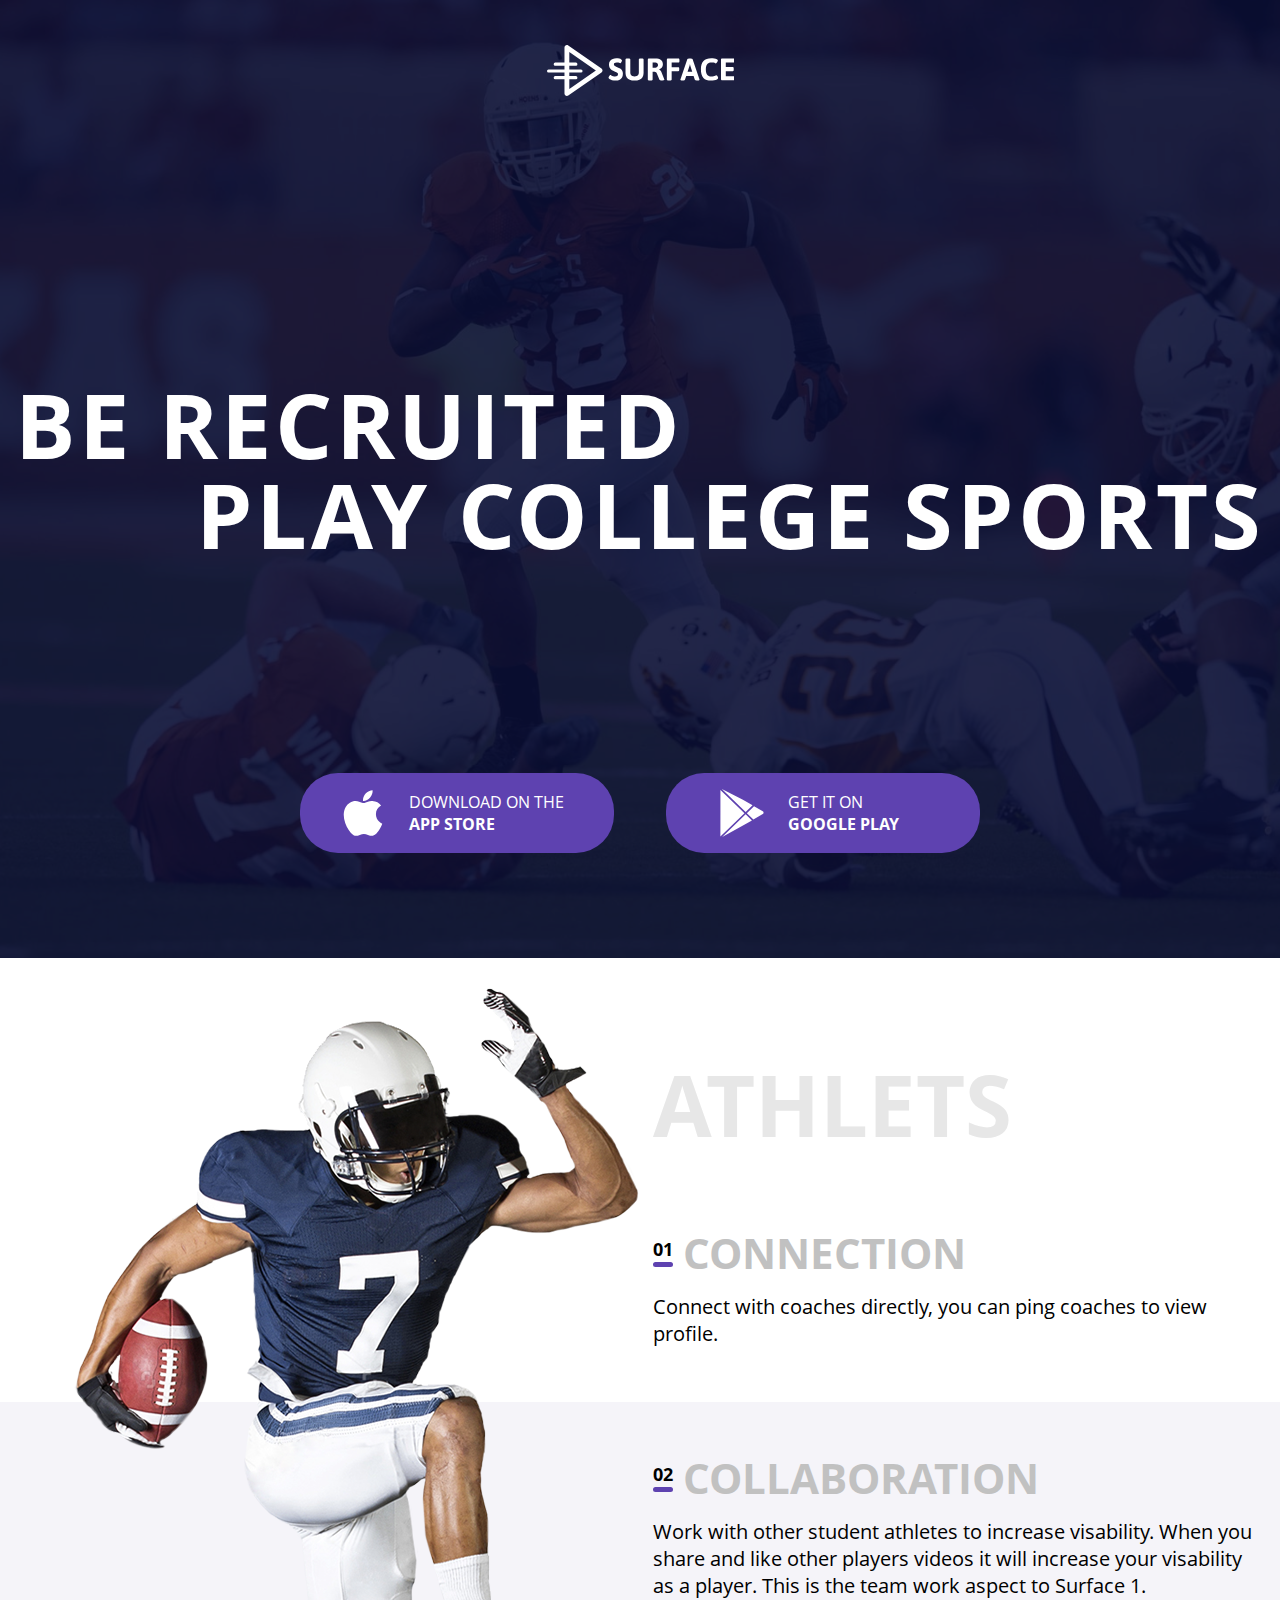
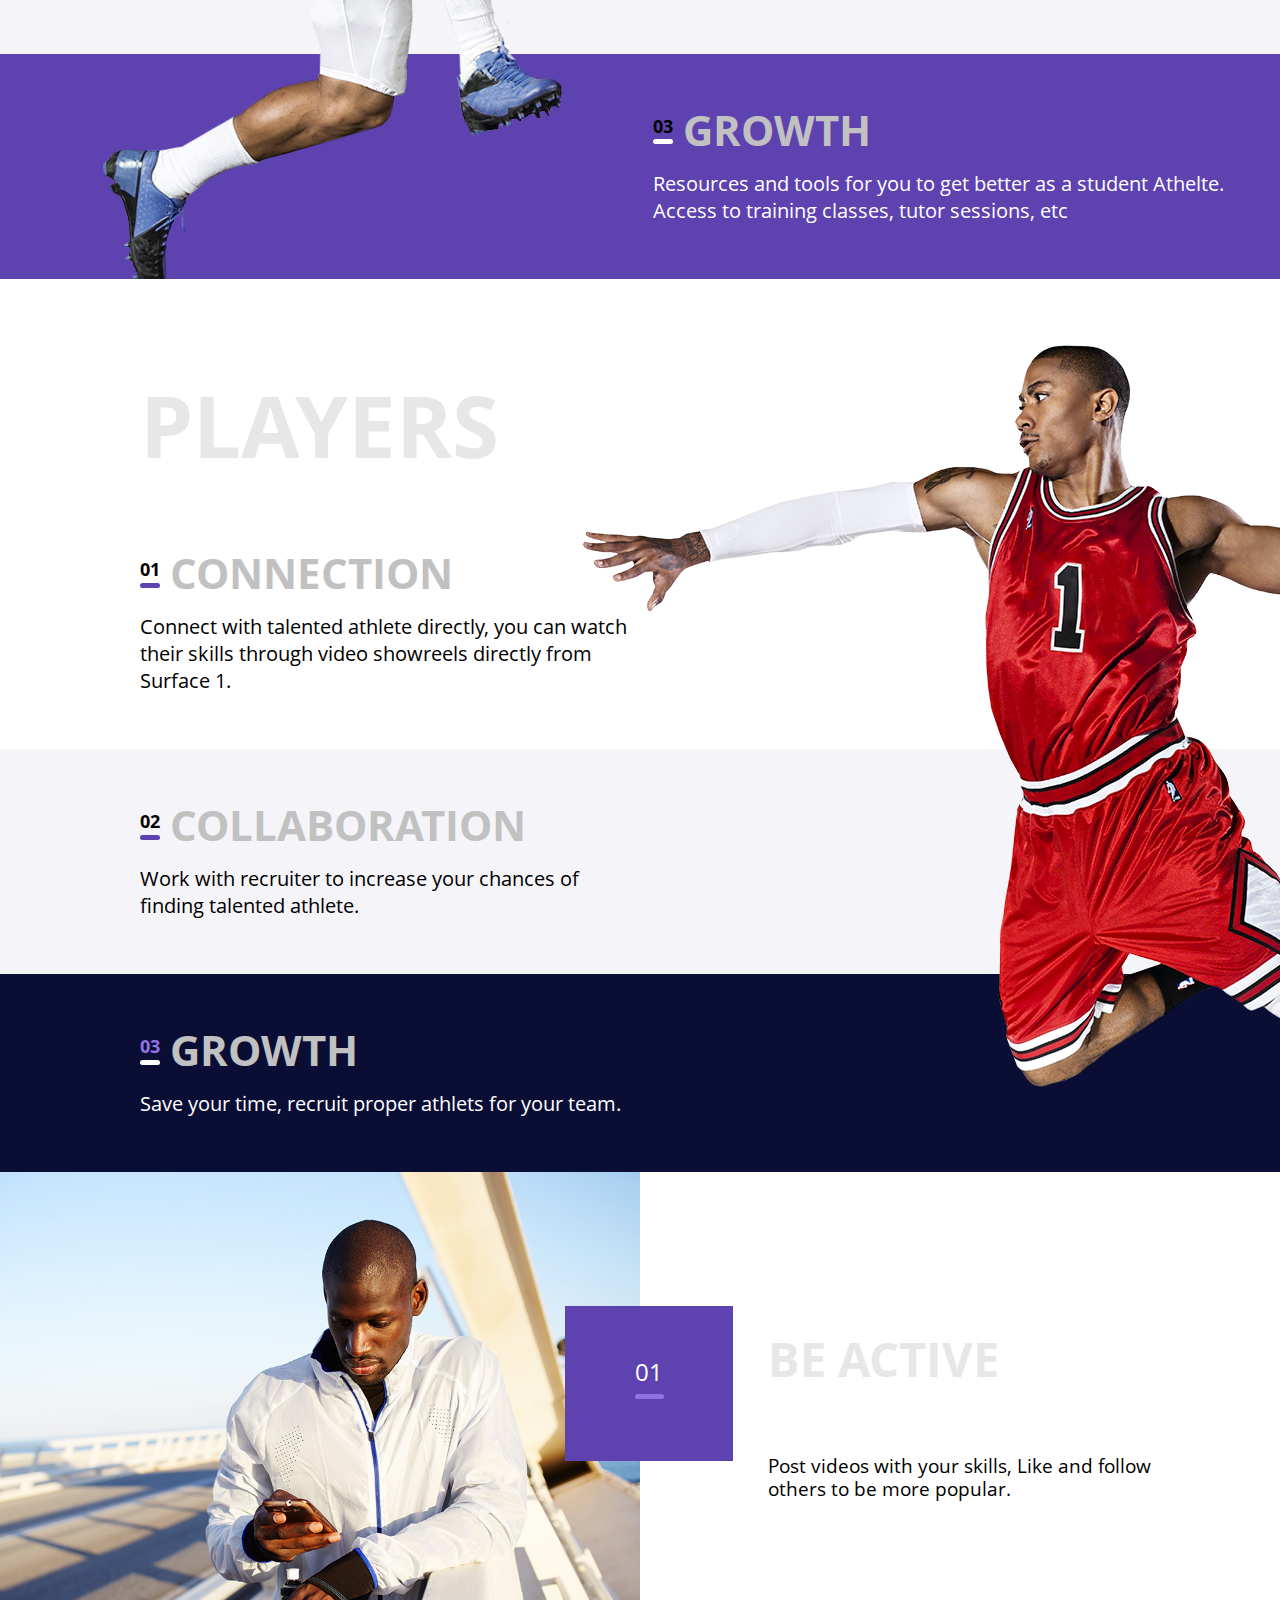
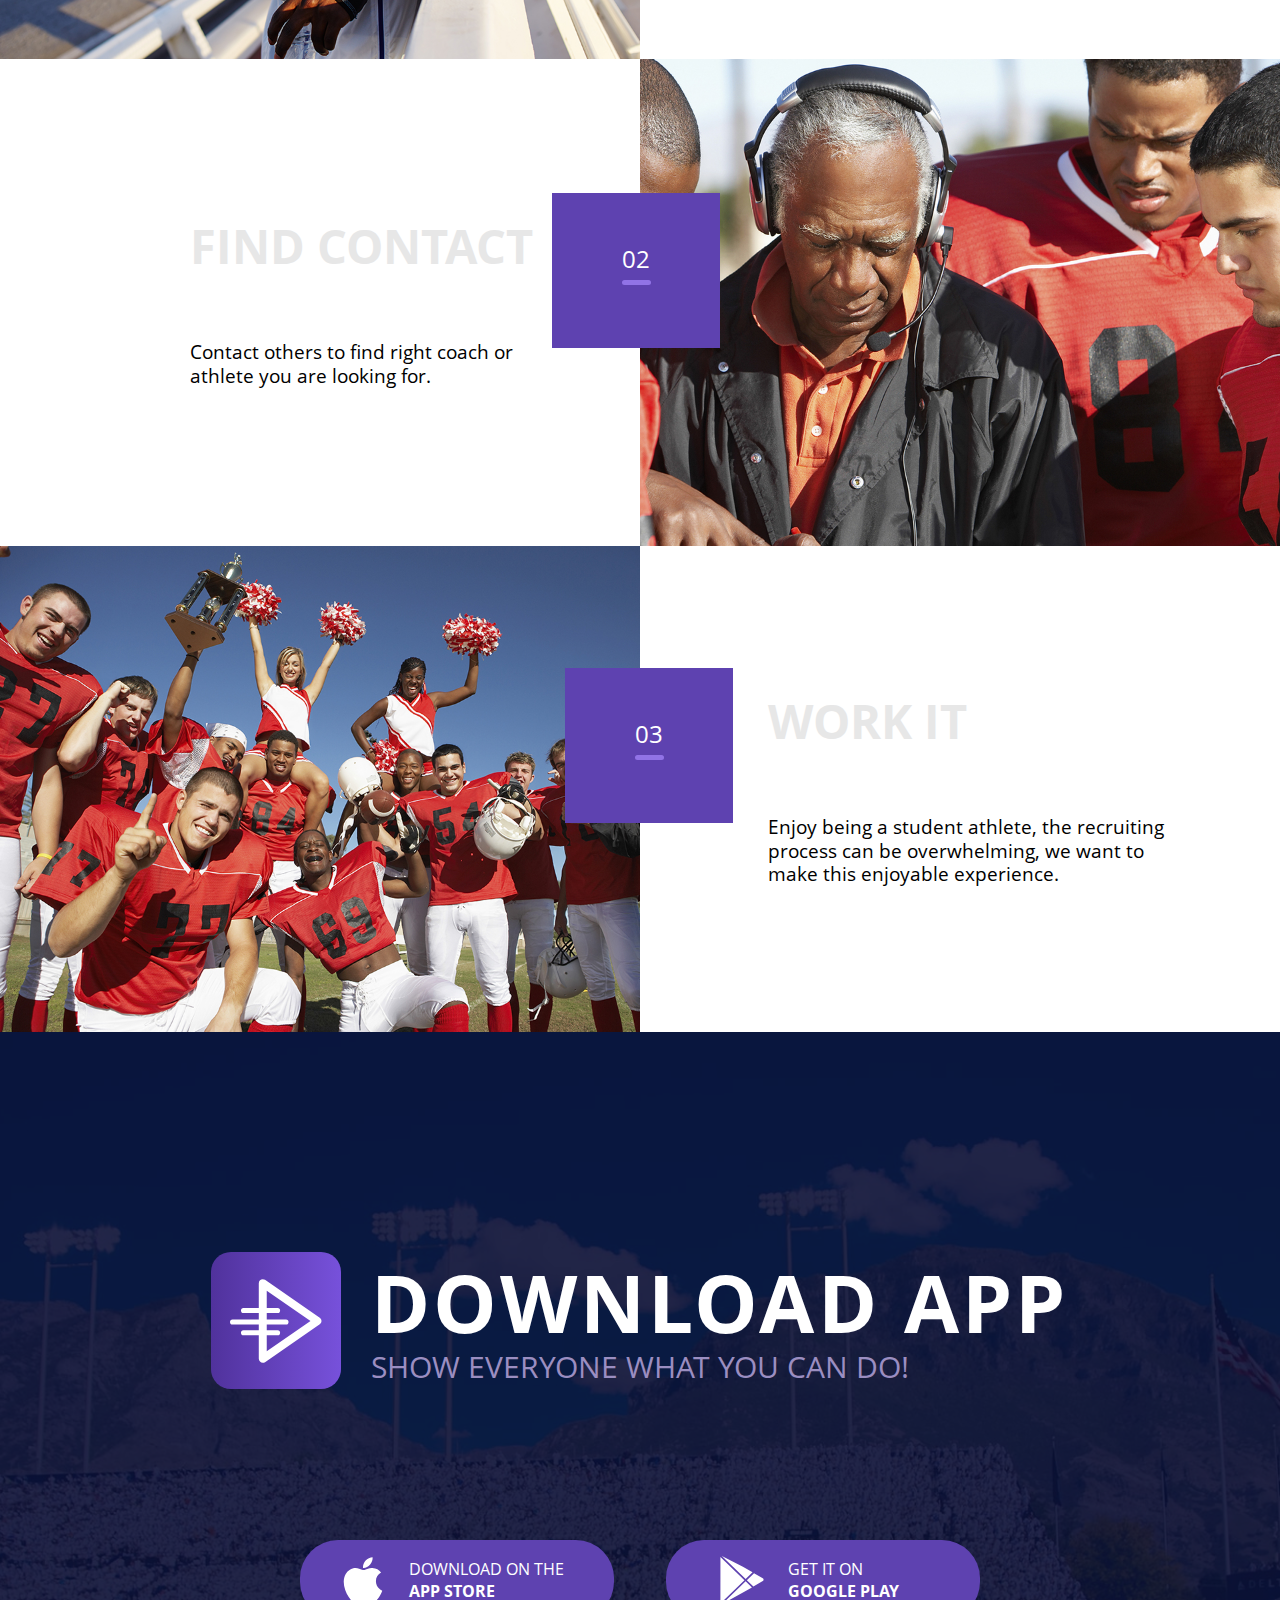
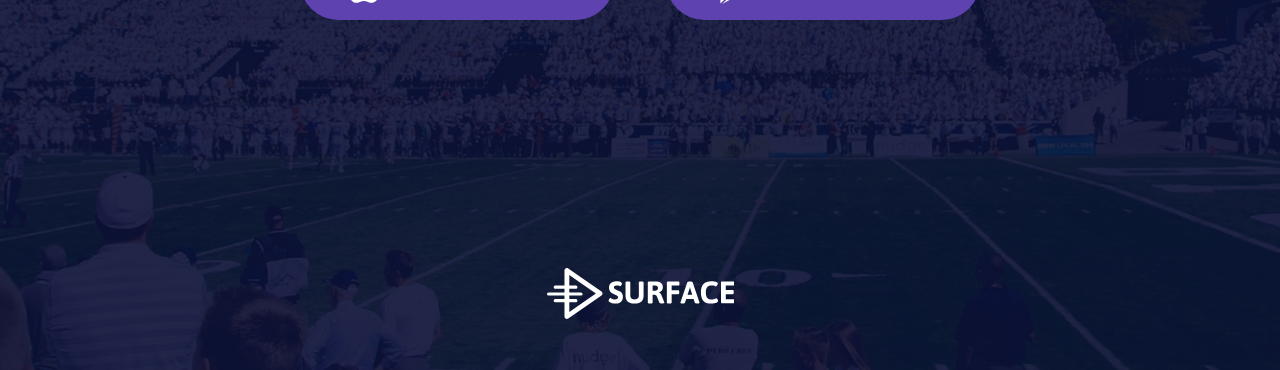
==== commit 10e8d72e: "fix" ====
--- a/index.html
+++ b/index.html
@@ -69,7 +69,7 @@
                     <span class="section-number">02</span>
                     <h3 class="title">Collaboration</h3>
                 </div>
-                <p>Work with other student athletes to  increase visability. When you share and like other players videos it will increase your visability as a player. This is the team work aspect to Surface 1.</p>
+                <p>Work with other student athletes to increase visability. When you share and like other players videos it will increase your visability as a player. This is the team work aspect to Surface 1.</p>
             </div>
         </div>
     </div>
--- a/styles/styles.css
+++ b/styles/styles.css
@@ -130,11 +130,12 @@
     .header-slogan {
         font-size: 6.4rem;
         max-width: 60rem;
-        margin-bottom: 28.5rem;
+        margin-bottom: 30rem;
+        line-height: 1.2;
     }
 
     .header-slogan-second-line {
-        margin-top: -1rem;
+        margin-top: 0.2rem;
         margin-left: 10.8rem;
     }
 }
@@ -275,7 +276,7 @@
     }
 
     .header-logo {
-        margin-bottom: 16rem;
+        margin-bottom: 16.5rem;
     }
 
 }
@@ -339,6 +340,7 @@
     display: inline-block;
     vertical-align: middle;
     line-height: 1.3;
+    font-weight: bold;
     color: #000000;
     left: 0;
 }
@@ -410,7 +412,6 @@
         padding-bottom: .5rem;
         margin-right: .9rem;
         top: 0.6rem;
-        font-weight: bold;
     }
 
     .section-number:after {
@@ -425,14 +426,14 @@
     }
 
     .section-heading {
-        padding-top: 3rem;
-        margin-bottom: 4.2rem;
+        padding-top: 7rem;
+        margin-bottom: 0.5rem;
     }
 
     .section {
         box-sizing: border-box;
         padding-top: 3rem;
-        padding-bottom: 3.6rem;
+        padding-bottom: 3.2rem;
         font-size: 1.6rem;
         line-height: 1.7;
     }
@@ -446,7 +447,7 @@
 
     }
     .section-number{
-        top: 1rem;
+        top: 0.6rem;
     }
 }
 
@@ -539,7 +540,7 @@
         margin-left: auto;
         margin-right: auto;
         background-image: url(../images/footballer_192.png);
-        margin-bottom: 1rem;
+        margin-bottom: 0.5rem;
         margin-top: 0.6rem;
     }
 }
